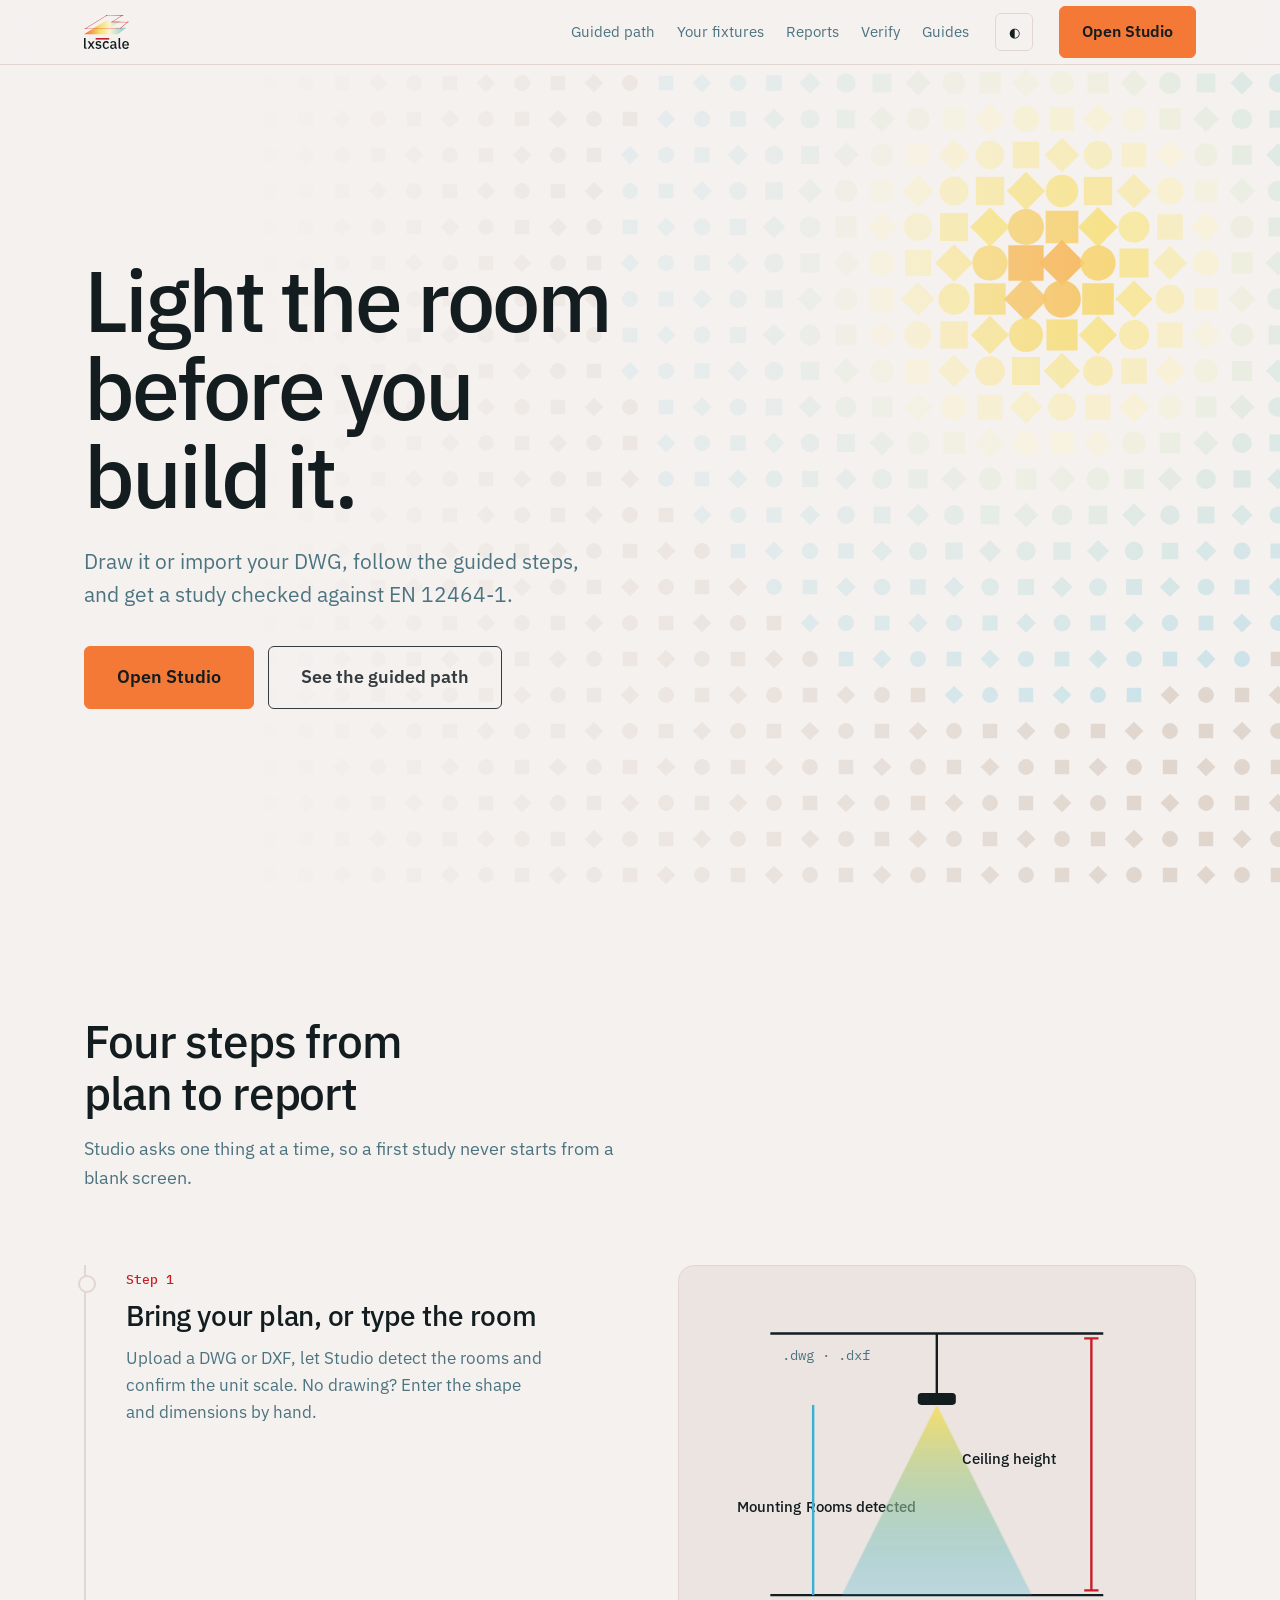
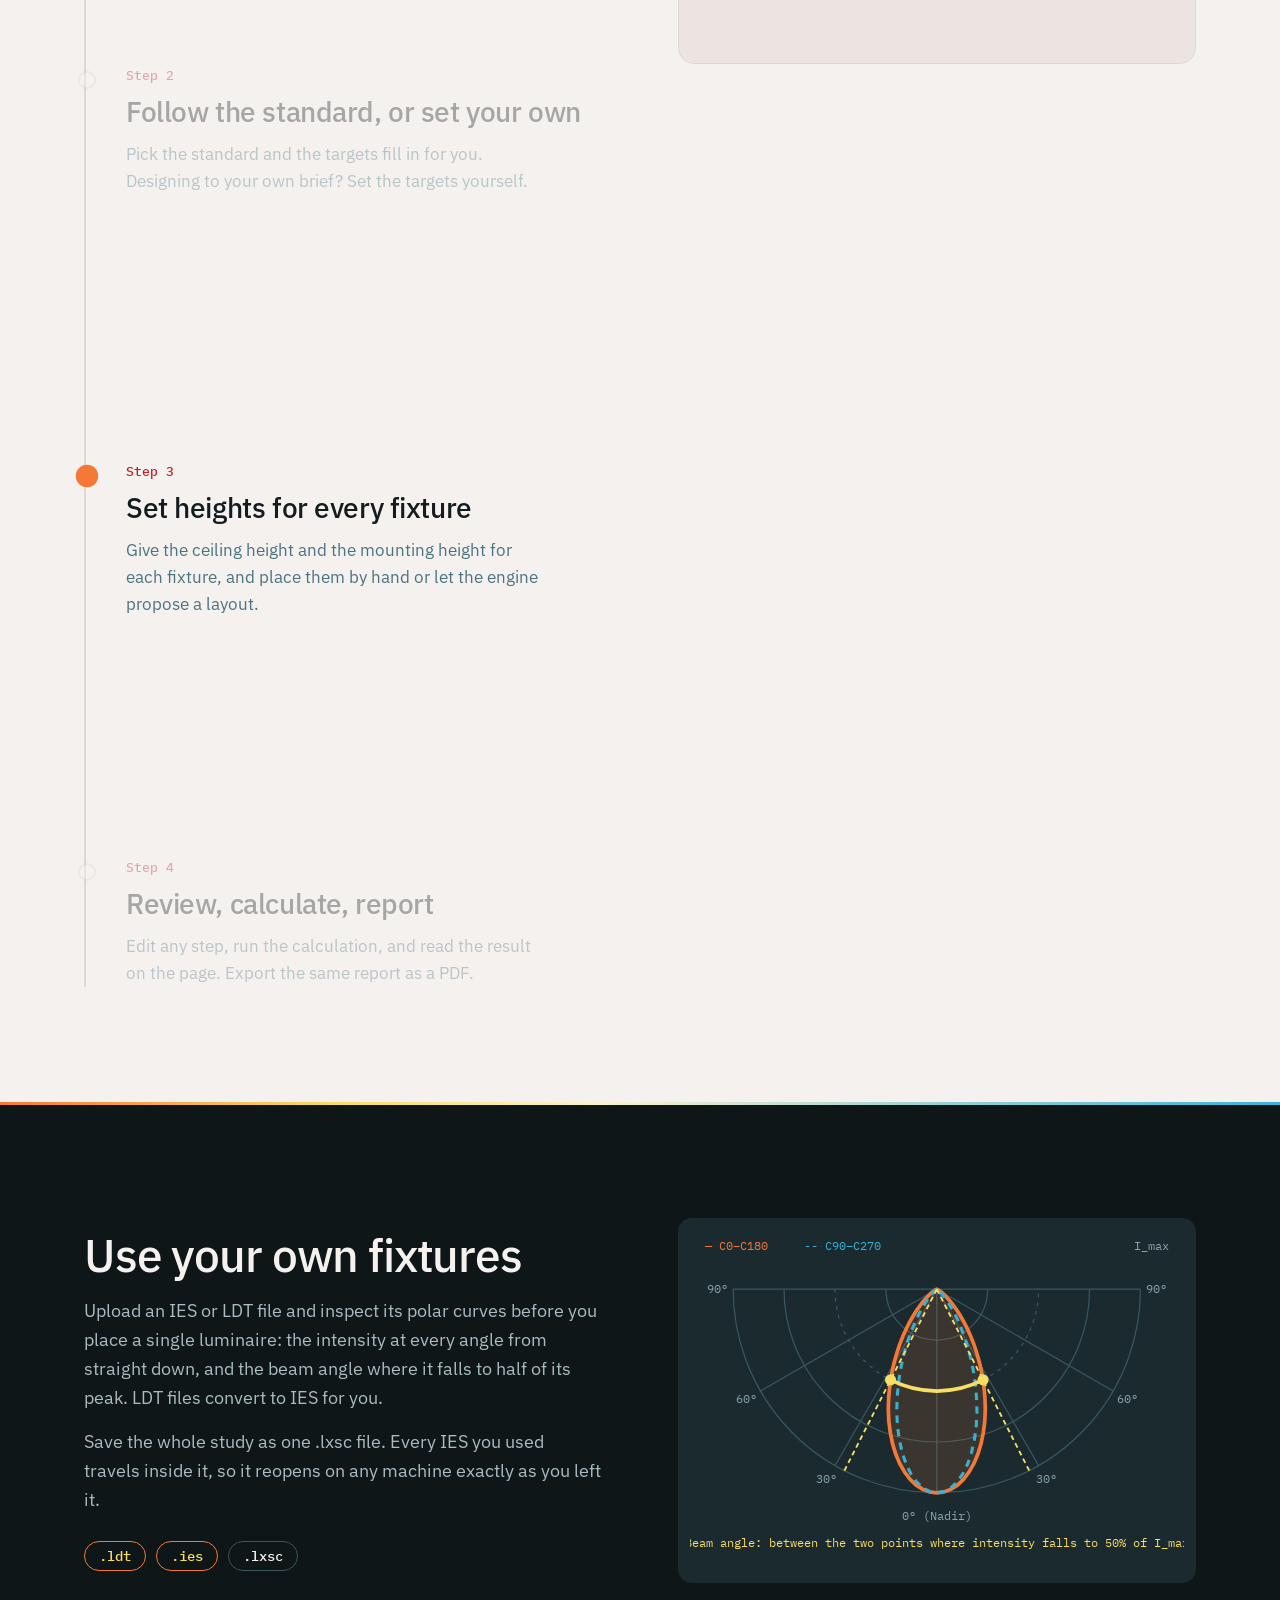
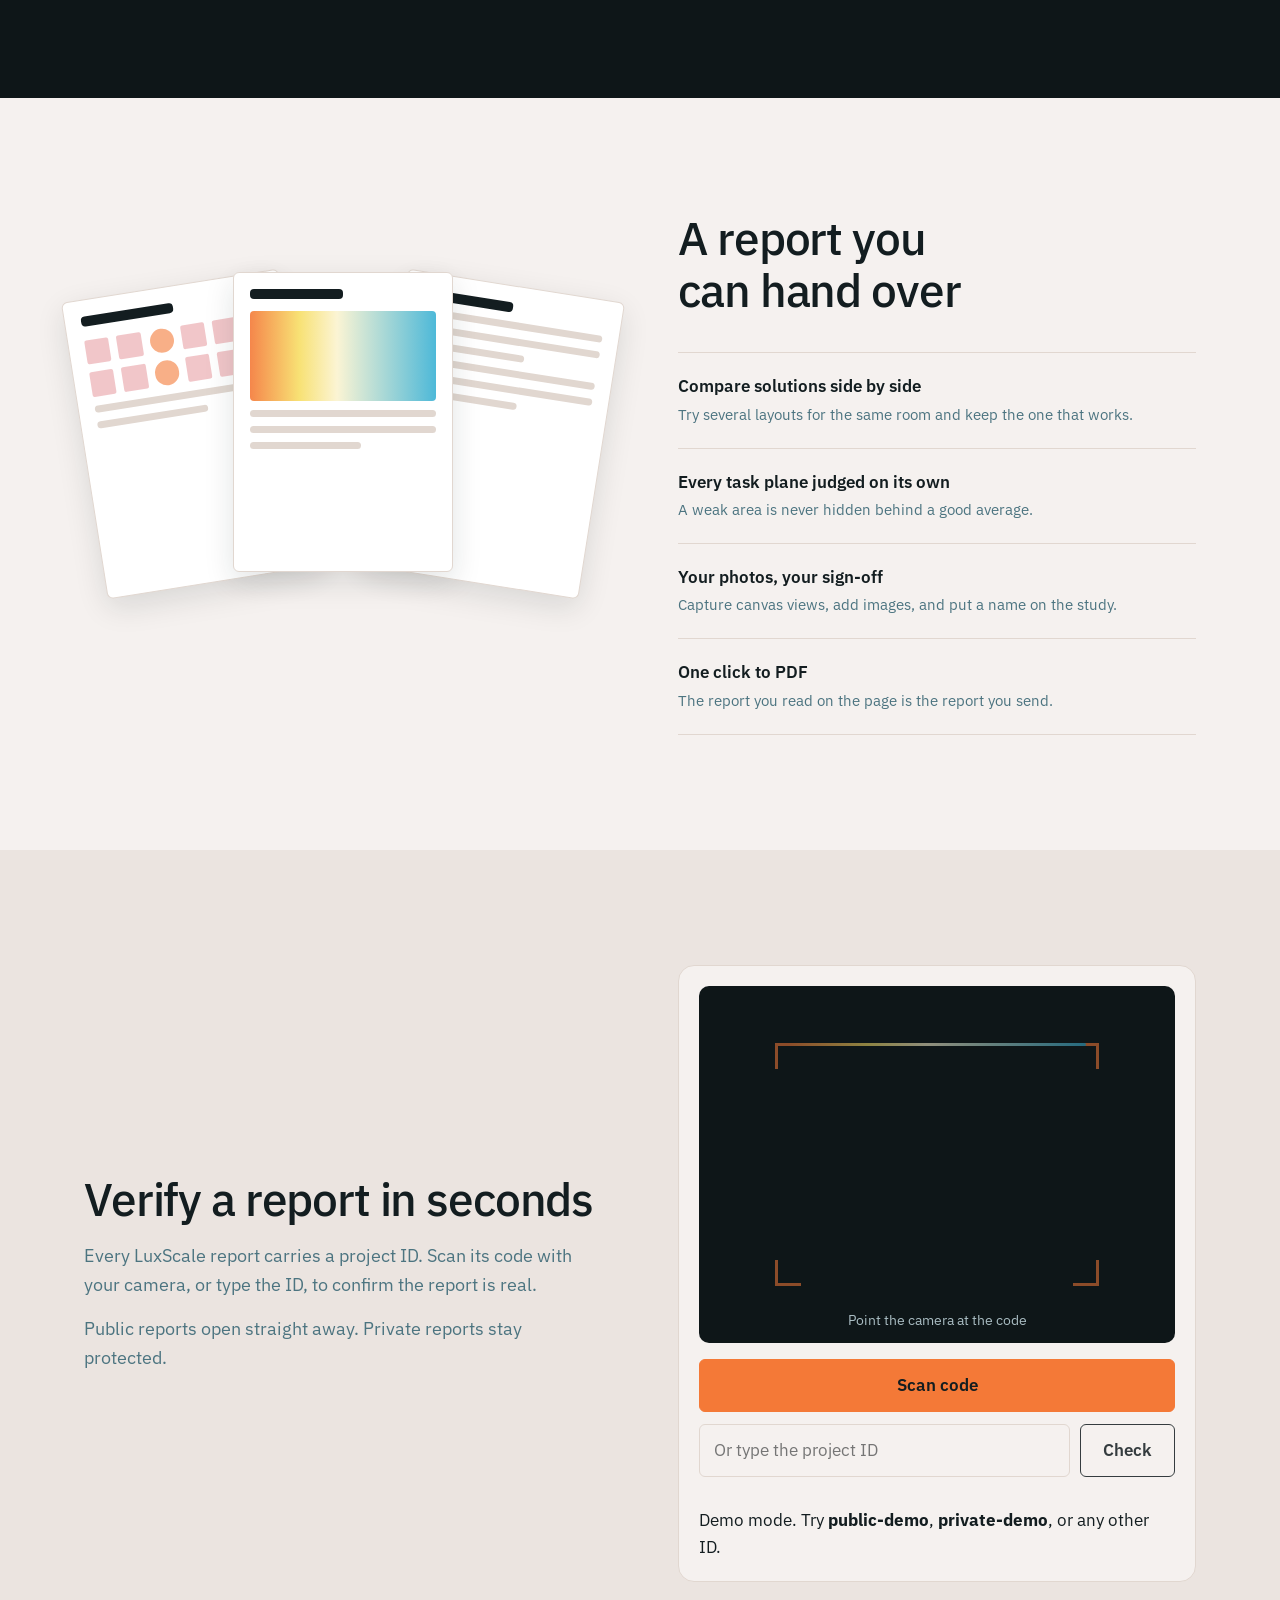
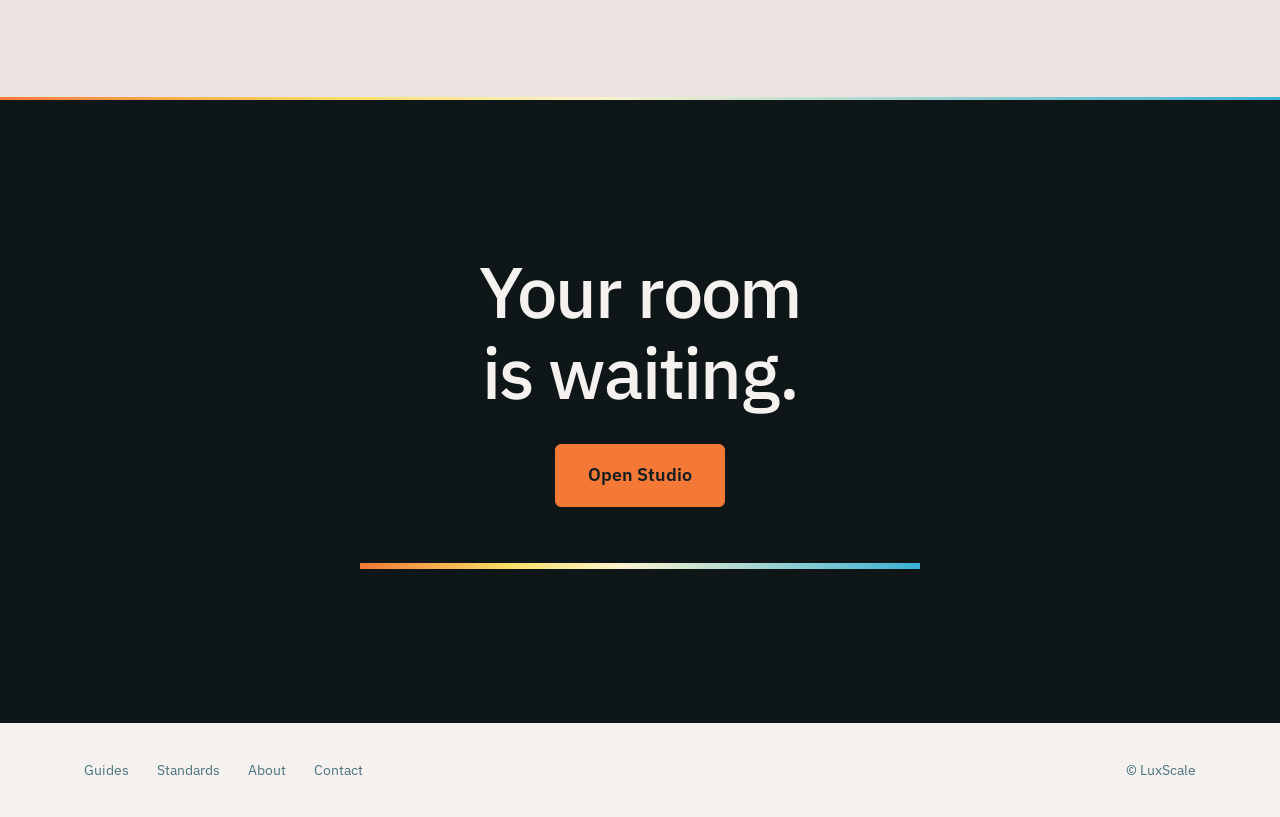
==== index.html @ c9d26f7a "f validate" ====
<!DOCTYPE html>
<html lang="en" dir="ltr">
<head>
<meta charset="utf-8">
<meta name="viewport" content="width=device-width, initial-scale=1, viewport-fit=cover">
<title>LuxScale Studio – light the room before you build it</title>
<link rel="preconnect" href="https://fonts.googleapis.com"><link rel="preconnect" href="https://fonts.gstatic.com" crossorigin>
<link href="https://fonts.googleapis.com/css2?family=IBM+Plex+Sans:wght@400;500;600&family=IBM+Plex+Mono:wght@400;500&display=swap" rel="stylesheet">
<link rel="icon" href="assets/logo/favicon.svg">
<link rel="stylesheet" href="css/tokens.css">
<link rel="stylesheet" href="css/base.css">
<link rel="stylesheet" href="css/header.css">
<link rel="stylesheet" href="css/hero.css">
<link rel="stylesheet" href="css/path.css">
<link rel="stylesheet" href="css/fixtures.css">
<link rel="stylesheet" href="css/reports.css">
<link rel="stylesheet" href="css/verify.css">
<link rel="stylesheet" href="css/final-footer.css">
<link rel="stylesheet" href="css/responsive.css">
<link rel="stylesheet" href="css/motion.css">
</head>
<body>
<header><div class="w">
<a class="logo" href="#top" aria-label="LuxScale home">
<img class="logo-light" src="assets/logo/lxscale_logo_light.svg" alt="lxscale">
<img class="logo-dark" src="assets/logo/lxscale_logo_dark.svg" alt="" aria-hidden="true">
</a>
<nav aria-label="Main"><a href="#path" data-i18n="nav.path">Guided path</a><a href="#fixtures" data-i18n="nav.fix">Your fixtures</a><a href="#reports" data-i18n="nav.rep">Reports</a><a href="#verify">Verify</a><a href="guides/getting-started.html" data-i18n="nav.guides">Guides</a></nav>
<button id="theme" aria-label="Toggle theme">◐</button>
<a class="btn" href="https://studio.lxscale.com/projects" data-studio data-i18n="cta.open">Open Studio</a>
</div></header>
<main id="top">
<div class="hero"><canvas id="cv" aria-hidden="true"></canvas><div class="w">
<h1 class="rise" style="animation-delay:.4s" data-i18n="hero.h">Light the room before you build it.</h1>
<p class="rise" style="animation-delay:.7s" data-i18n="hero.p">Draw it or import your DWG, follow the guided steps, and get a study checked against EN 12464-1.</p>
<div class="cta rise" style="animation-delay:1s"><a class="btn big" href="https://studio.lxscale.com/projects" data-studio data-i18n="cta.open">Open Studio</a><a class="btn big ghost" href="#path" data-i18n="cta.path">See the guided path</a></div>
</div></div>

<section id="path"><div class="w">
<h2 data-i18n="path.h">Four steps from plan to report</h2><p class="sub" data-i18n="path.p">Studio asks one thing at a time, so a first study never starts from a blank screen.</p>
<div class="path">
<div class="col">
<article data-s="0" class="on"><div class="n">Step 1</div><h3>Bring your plan, or type the room</h3><p>Upload a DWG or DXF, let Studio detect the rooms and confirm the unit scale. No drawing? Enter the shape and dimensions by hand.</p></article>
<article data-s="1"><div class="n">Step 2</div><h3>Follow the standard, or set your own</h3><p>Pick the standard and the targets fill in for you. Designing to your own brief? Set the targets yourself.</p></article>
<article data-s="2"><div class="n">Step 3</div><h3>Set heights for every fixture</h3><p>Give the ceiling height and the mounting height for each fixture, and place them by hand or let the engine propose a layout.</p></article>
<article data-s="3"><div class="n">Step 4</div><h3>Review, calculate, report</h3><p>Edit any step, run the calculation, and read the result on the page. Export the same report as a PDF.</p></article>
</div>
<div class="stage" data-a="-1" aria-hidden="true"><svg viewBox="0 0 400 300">
<defs><linearGradient id="gr"><stop offset="0" stop-color="#f47937"/><stop offset=".27" stop-color="#f7de65"/><stop offset=".47" stop-color="#fbf3cf"/><stop offset="1" stop-color="#3ab1d4"/></linearGradient><linearGradient id="gv" x1="0" y1="0" x2="0" y2="1"><stop offset="0" stop-color="#f7de65" stop-opacity=".95"/><stop offset="1" stop-color="#3ab1d4" stop-opacity=".25"/></linearGradient></defs>
<g class="sc s0"><text class="tm" x="70" y="62">.dwg · .dxf</text><path class="ln draw" d="M70 80H250V150H330V230H70Z"/><text class="tx" x="90" y="190">Rooms detected</text></g>
<g class="sc s1"><text class="tx" x="70" y="52" style="font-size:16px;font-weight:600">EN 12464-1</text>
<text class="tx" x="70" y="96">Illuminance</text><rect class="tr" x="70" y="104" width="260" height="14" rx="7"/><rect class="bar" x="70" y="104" width="260" height="14" rx="7" fill="url(#gr)"/>
<text class="tx" x="70" y="156">Uniformity</text><rect class="tr" x="70" y="164" width="260" height="14" rx="7"/><rect class="bar b2" x="70" y="164" width="260" height="14" rx="7" fill="url(#gr)"/>
<text class="tx" x="70" y="216">Overdesign cap</text><rect class="tr" x="70" y="224" width="260" height="14" rx="7"/><rect class="bar b3" x="70" y="224" width="260" height="14" rx="7" fill="url(#gr)"/></g>
<g class="sc s2"><path class="ln" d="M60 40H340M60 260H340" style="stroke-width:2"/><path class="ln" d="M200 40V90" style="stroke-width:2"/><rect x="184" y="90" width="32" height="10" rx="3" fill="#131d20"/><polygon class="cone" points="200,100 120,260 280,260" fill="url(#gv)"/>
<path class="ln" d="M330 44V256M324 44h12M324 256h12" style="stroke:#c91d26;stroke-width:2"/><text class="tx" x="300" y="150" text-anchor="end">Ceiling height</text><path class="ln" d="M96 100V260" style="stroke:#3ab1d4;stroke-width:2"/><text class="tx" x="86" y="190" text-anchor="end">Mounting</text></g>
<g class="sc s3"><rect class="tr" x="110" y="30" width="180" height="240" rx="8" style="fill:#fff"/><rect x="110" y="30" width="180" height="26" rx="8" fill="url(#gr)"/>
<path class="ln tick" d="M135 100l9 9 17-19" style="stroke:#3ab1d4"/><rect x="175" y="96" width="90" height="8" rx="4" fill="#e1d7d0"/>
<path class="ln tick t2" d="M135 140l9 9 17-19" style="stroke:#3ab1d4"/><rect x="175" y="136" width="70" height="8" rx="4" fill="#e1d7d0"/>
<path class="ln tick t3" d="M135 180l9 9 17-19" style="stroke:#3ab1d4"/><rect x="175" y="176" width="80" height="8" rx="4" fill="#e1d7d0"/>
<text class="tm" x="135" y="244" style="fill:#4c7480">On the page · PDF</text></g>
</svg></div>
</div></div></section>

<section id="fixtures" class="dark"><div class="w two">
<div><h2 data-i18n="fix.h">Use your own fixtures</h2><p class="sub">Upload an IES or LDT file and inspect its polar curves before you place a single luminaire: the intensity at every angle from straight down, and the beam angle where it falls to half of its peak. LDT files convert to IES for you.</p>
<p class="sub">Save the whole study as one .lxsc file. Every IES you used travels inside it, so it reopens on any machine exactly as you left it.</p>
<div class="chips"><span class="a">.ldt</span><span class="a">.ies</span><span>.lxsc</span></div></div>
<div class="polar" id="polar" role="img" aria-label="Polar intensity diagram with C0 and C90 curves and the 50% beam angle marked"><svg viewBox="0 0 400 270"><g class="g"><path d="M158.8 48A41.2 41.2 0 0 0 241.2 48"/><path d="M117.5 48A82.5 82.5 0 0 0 282.5 48" stroke-dasharray="3 4"/><path d="M76.2 48A123.8 123.8 0 0 0 323.8 48"/><path d="M35.0 48A165.0 165.0 0 0 0 365.0 48"/><path d="M200 48L35.0 48.0"/><path d="M200 48L57.1 130.5"/><path d="M200 48L117.5 190.9"/><path d="M200 48L200.0 213.0"/><path d="M200 48L282.5 190.9"/><path d="M200 48L342.9 130.5"/><path d="M200 48L365.0 48.0"/></g><text class="pt" x="22.0" y="51.0" text-anchor="middle">90°</text><text class="pt" x="45.8" y="140.0" text-anchor="middle">60°</text><text class="pt" x="111.0" y="205.2" text-anchor="middle">30°</text><text class="pt" x="289.0" y="205.2" text-anchor="middle">30°</text><text class="pt" x="354.2" y="140.0" text-anchor="middle">60°</text><text class="pt" x="378.0" y="51.0" text-anchor="middle">90°</text><text class="pt" x="200" y="235" text-anchor="middle">0° (Nadir)</text><text class="pt" x="12" y="16" style="fill:#f47937">— C0–C180</text><text class="pt" x="92" y="16" style="fill:#3ab1d4">-- C90–C270</text><text class="pt" x="388" y="16" text-anchor="end">I_max</text><path class="c0" pathLength="1" d="M200.0 48.0 L200.0 48.0 L200.0 48.0 L200.0 48.0 L200.0 48.0 L200.0 48.0 L200.0 48.0 L200.0 48.0 L199.9 48.0 L199.9 48.0 L199.8 48.1 L199.6 48.2 L199.3 48.3 L198.9 48.5 L198.4 48.8 L197.8 49.3 L196.9 49.9 L195.8 50.8 L194.5 52.0 L192.9 53.5 L191.1 55.5 L189.0 57.9 L186.7 60.9 L184.1 64.4 L181.4 68.7 L178.6 73.5 L175.7 79.1 L172.8 85.4 L170.0 92.4 L167.5 100.1 L165.2 108.3 L163.3 117.0 L161.9 126.2 L161.0 135.6 L160.7 145.2 L161.1 154.8 L162.3 164.1 L164.1 173.1 L166.7 181.6 L170.0 189.4 L173.9 196.2 L178.3 202.1 L183.3 206.8 L188.7 210.2 L194.3 212.3 L200.0 213.0 L205.7 212.3 L211.3 210.2 L216.7 206.8 L221.7 202.1 L226.1 196.2 L230.0 189.4 L233.3 181.6 L235.9 173.1 L237.7 164.1 L238.9 154.8 L239.3 145.2 L239.0 135.6 L238.1 126.2 L236.7 117.0 L234.8 108.3 L232.5 100.1 L230.0 92.4 L227.2 85.4 L224.3 79.1 L221.4 73.5 L218.6 68.7 L215.9 64.4 L213.3 60.9 L211.0 57.9 L208.9 55.5 L207.1 53.5 L205.5 52.0 L204.2 50.8 L203.1 49.9 L202.2 49.3 L201.6 48.8 L201.1 48.5 L200.7 48.3 L200.4 48.2 L200.2 48.1 L200.1 48.0 L200.1 48.0 L200.0 48.0 L200.0 48.0 L200.0 48.0 L200.0 48.0 L200.0 48.0 L200.0 48.0 L200.0 48.0 L200.0 48.0"/><path class="c90" d="M200.0 48.0 L200.0 48.0 L200.0 48.0 L200.0 48.0 L200.0 48.0 L200.0 48.0 L200.0 48.0 L200.0 48.0 L200.0 48.0 L200.0 48.0 L200.0 48.0 L200.0 48.0 L200.0 48.0 L199.9 48.0 L199.8 48.1 L199.7 48.2 L199.5 48.3 L199.3 48.5 L198.9 48.8 L198.3 49.3 L197.6 50.0 L196.7 51.0 L195.5 52.3 L194.1 54.1 L192.4 56.5 L190.4 59.5 L188.1 63.2 L185.6 67.8 L182.9 73.3 L180.2 79.7 L177.4 87.2 L174.7 95.5 L172.3 104.8 L170.3 114.8 L168.7 125.5 L167.8 136.6 L167.5 147.9 L168.1 159.1 L169.6 170.0 L171.9 180.3 L175.0 189.6 L179.0 197.6 L183.6 204.2 L188.7 209.0 L194.3 212.0 L200.0 213.0 L205.7 212.0 L211.3 209.0 L216.4 204.2 L221.0 197.6 L225.0 189.6 L228.1 180.3 L230.4 170.0 L231.9 159.1 L232.5 147.9 L232.2 136.6 L231.3 125.5 L229.7 114.8 L227.7 104.8 L225.3 95.5 L222.6 87.2 L219.8 79.7 L217.1 73.3 L214.4 67.8 L211.9 63.2 L209.6 59.5 L207.6 56.5 L205.9 54.1 L204.5 52.3 L203.3 51.0 L202.4 50.0 L201.7 49.3 L201.1 48.8 L200.7 48.5 L200.5 48.3 L200.3 48.2 L200.2 48.1 L200.1 48.0 L200.0 48.0 L200.0 48.0 L200.0 48.0 L200.0 48.0 L200.0 48.0 L200.0 48.0 L200.0 48.0 L200.0 48.0 L200.0 48.0 L200.0 48.0 L200.0 48.0 L200.0 48.0 L200.0 48.0"/><g class="bm"><path class="bl" d="M200 48L125.1 195.0M200 48L274.9 195.0"/><path class="ba" d="M162.5 121.5A82.5 82.5 0 0 0 237.5 121.5"/><circle cx="162.5" cy="121.5" r="4.5"/><circle cx="237.5" cy="121.5" r="4.5"/><text class="pt" x="200" y="257" text-anchor="middle" style="fill:#f7de65">Beam angle: between the two points where intensity falls to 50% of I_max</text></g></svg></div>
</div></section>

<section id="reports"><div class="w two">
<div class="fan" id="fan" aria-hidden="true"><div class="sheet s1"><div class="hd"></div><div class="gr"><b></b><b></b><b></b><b></b><b></b><b></b><b></b><b></b><b></b><b></b><b></b><b></b></div><i></i><i class="s"></i></div>
<div class="sheet s3"><div class="hd"></div><i></i><i></i><i class="s"></i><i></i><i></i><i class="s"></i></div>
<div class="sheet s2"><div class="hd"></div><div class="im"></div><i></i><i></i><i class="s"></i></div></div>
<div><h2 data-i18n="rep.h">A report you can hand over</h2>
<div class="list"><div><b>Compare solutions side by side</b><span>Try several layouts for the same room and keep the one that works.</span></div>
<div><b>Every task plane judged on its own</b><span>A weak area is never hidden behind a good average.</span></div>
<div><b>Your photos, your sign-off</b><span>Capture canvas views, add images, and put a name on the study.</span></div>
<div><b>One click to PDF</b><span>The report you read on the page is the report you send.</span></div></div></div>
</div></section>

<section id="verify"><div class="w two">
<div><h2 data-i18n="ver.h">Verify a report in seconds</h2>
<p class="sub">Every LuxScale report carries a project ID. Scan its code with your camera, or type the ID, to confirm the report is real.</p>
<p class="sub">Public reports open straight away. Private reports stay protected.</p></div>
<div class="vcard" id="vcard" data-state="idle">
<div class="vview"><video id="vvideo" playsinline muted></video>
<div class="vframe"><i></i><i></i><i></i><i></i><span class="vline"></span></div><p class="vhint">Point the camera at the code</p>
<div class="vres r-checking"><div class="spin"></div><h3>Checking the report…</h3></div>
<div class="vres r-ok"><svg viewBox="0 0 100 100" aria-hidden="true"><circle class="dr" pathLength="1" cx="50" cy="50" r="40" stroke="#3ab1d4"/><path class="dr d2" pathLength="1" d="M30 52l14 14 27-30" stroke="#f7de65"/></svg><h3>Validated</h3><p>Report found. Opening it now…</p><a class="btn" id="vopen" href="#">Open report</a></div>
<div class="vres r-locked"><span class="vbadge">Validated</span><svg viewBox="0 0 100 100" aria-hidden="true"><rect x="26" y="46" width="48" height="36" rx="6" fill="#f7de65"/><path class="shackle" d="M36 46V34a14 14 0 0128 0v12" fill="none" stroke="#f7de65" stroke-width="6" stroke-linecap="round"/><circle cx="50" cy="63" r="4.5" fill="#0e1618"/></svg><h3>Report data is protected</h3><p>This report is private. Ask its owner to share it with you.</p><button class="btn ghost" data-vreset type="button">Scan another</button></div>
<div class="vres r-none"><svg viewBox="0 0 120 130" aria-hidden="true"><g class="sad"><circle cx="60" cy="62" r="44" fill="none" stroke="#4c7480" stroke-width="5"/><circle cx="45" cy="54" r="4.5" fill="#f5f1ef"/><circle cx="75" cy="54" r="4.5" fill="#f5f1ef"/><path d="M35 46l17-7M85 46l-17-7" stroke="#f5f1ef" stroke-width="4" stroke-linecap="round"/><path d="M44 86q16-16 32 0" fill="none" stroke="#f5f1ef" stroke-width="4.5" stroke-linecap="round"/><path class="tear" d="M45 61c-4 6-5 9-5 11a5 5 0 0010 0c0-2-1-5-5-11z" fill="#3ab1d4"/></g></svg><h3>Report not found</h3><p>We could not find a report with that ID. Check it and try again.</p><button class="btn ghost" data-vreset type="button">Try again</button></div>
<div class="vres r-err"><h3>Could not check the report</h3><p>The verification service did not answer. Please try again.</p><button class="btn ghost" data-vreset type="button">Try again</button></div>
</div>
<div class="vctl"><button class="btn" id="vscan" type="button">Scan code</button>
<form id="vform"><input id="vid" name="id" placeholder="Or type the project ID" autocomplete="off" aria-label="Project ID" maxlength="64"><button class="btn ghost" type="submit">Check</button></form></div>
<p id="vmsg" role="status"></p><p id="vdemo" class="note" hidden>Demo mode. Try <b>public-demo</b>, <b>private-demo</b>, or any other ID.</p>
</div></div></section>

<section class="dark final"><div class="w"><h2 data-i18n="end.h">Your room is waiting.</h2><a class="btn big" href="https://studio.lxscale.com/projects" data-studio data-i18n="cta.open">Open Studio</a><div class="sweep" id="sweep"></div></div></section>
</main>
<footer><div class="w"><a href="guides/getting-started.html">Guides</a><a href="pages/standards.html">Standards</a><a href="pages/about.html">About</a><a href="pages/contact.html">Contact</a><span class="r">© LuxScale</span></div></footer>
<script src="js/config.js"></script>
<script src="js/i18n.js"></script>
<script src="js/hero-pattern.js"></script>
<script src="js/guided-path.js"></script>
<script src="js/reveal.js"></script>
<script src="js/theme.js"></script>
<script src="js/verify.js"></script>
</body></html>
---- css/tokens.css ----
/* Brand tokens: colours, gradient, fonts, light/dark themes (source: LuxScale brand sheet) */
:root{--red:#c91d26;--orange:#f47937;--yellow:#f7de65;--cream:#fbf3cf;--blue:#3ab1d4;--bg:#f5f1ef;--surf:#ebe4e0;--line:#e1d7d0;--ink:#131d20;--mute:#4c7480;
--grad:linear-gradient(90deg,#f47937 0%,#f7de65 26.5%,#fbf3cf 46.8%,#3ab1d4 100%);
--sans:"IBM Plex Sans","IBM Plex Sans Arabic",system-ui,sans-serif;--mono:"IBM Plex Mono",ui-monospace,monospace;color-scheme:light}
@media (prefers-color-scheme:dark){:root:not([data-theme="light"]){--bg:#131d20;--surf:#263a40;--line:#395760;--ink:#f5f1ef;--mute:#a9bcc2;color-scheme:dark}}
:root[data-theme="dark"]{--bg:#131d20;--surf:#263a40;--line:#395760;--ink:#f5f1ef;--mute:#a9bcc2;color-scheme:dark}
---- css/base.css ----
/* Reset, page defaults, layout wrapper */
*{box-sizing:border-box;margin:0}
:root{box-sizing:border-box;padding-top:env(safe-area-inset-top,0px);padding-bottom:env(safe-area-inset-bottom,0px)}
html{scroll-padding-top:calc(72px + env(safe-area-inset-top,0px));scroll-behavior:smooth}
body{background:var(--bg);color:var(--ink);font:400 17px/1.6 var(--sans);overflow-x:hidden}
a{color:inherit}:focus-visible{outline:3px solid var(--blue);outline-offset:3px}
.w{max-width:1160px;margin:0 auto;padding:0 24px}
---- css/header.css ----
/* Sticky header, logo, navigation, buttons, theme toggle */
header{position:sticky;top:env(safe-area-inset-top,0px);z-index:9;background:color-mix(in srgb,var(--bg) 88%,transparent);backdrop-filter:blur(10px);border-bottom:1px solid var(--line)}
header .w{display:flex;align-items:center;gap:26px;height:64px}
.logo{display:flex;align-items:center;gap:10px;font-weight:500;font-size:22px;text-decoration:none;letter-spacing:-.01em}.logo img{height:34px;width:auto;display:block}
nav{display:flex;gap:22px;margin-inline-start:auto;font-size:15px}nav a{text-decoration:none;color:var(--mute)}nav a:hover{color:var(--ink)}
.btn{display:inline-block;padding:12px 22px;border-radius:6px;font-weight:600;font-size:16px;text-decoration:none;background:var(--orange);color:#131d20;border:1px solid var(--orange);transition:transform .2s,background .2s}
.btn:hover{background:var(--yellow);border-color:var(--yellow);transform:translateY(-2px)}
.btn.big{padding:16px 32px;font-size:18px}.btn.ghost{background:none;color:inherit;border-color:currentColor;opacity:.85}
#theme{background:none;border:1px solid var(--line);border-radius:6px;color:var(--ink);width:38px;height:38px;cursor:pointer}
/* logo swap: light logo on light theme, dark logo on dark theme */
.logo .logo-dark{display:none}
@media (prefers-color-scheme:dark){:root:not([data-theme="light"]) .logo .logo-light{display:none}:root:not([data-theme="light"]) .logo .logo-dark{display:block}}
:root[data-theme="dark"] .logo .logo-light{display:none}:root[data-theme="dark"] .logo .logo-dark{display:block}
---- css/hero.css ----
/* Hero section */
/* hero */
.hero{position:relative;background:var(--bg);color:var(--ink);min-height:calc(100vh - 64px);min-height:calc(100svh - 64px);display:flex;align-items:center;overflow:hidden}
#cv{position:absolute;inset:0;width:100%;height:100%}
.hero::after{content:"";position:absolute;inset:0;background:linear-gradient(90deg,var(--bg) 18%,color-mix(in srgb,var(--bg) 55%,transparent) 55%,transparent 90%);pointer-events:none}
.hero .w{position:relative;z-index:2;width:100%}
h1{font-size:clamp(40px,7vw,86px);line-height:1.02;font-weight:500;letter-spacing:-.035em;max-width:11ch}
.hero p{font-size:clamp(17px,2vw,21px);max-width:40ch;margin:24px 0 34px;color:var(--mute)}
.hero .cta{display:flex;gap:14px;flex-wrap:wrap}
.rise{opacity:0;transform:translateY(18px);animation:rise .9s cubic-bezier(.2,.7,.2,1) forwards}
@keyframes rise{to{opacity:1;transform:none}}
---- css/path.css ----
/* Section basics + "Four steps" guided path and its animated stage */
/* sections */
section{padding:clamp(72px,9vw,128px) 0}
h2{font-size:clamp(30px,3.8vw,46px);font-weight:500;letter-spacing:-.025em;line-height:1.12;max-width:20ch;text-wrap:balance}
.sub{color:var(--mute);margin:16px 0 0;max-width:52ch;font-size:18px}
.path{display:grid;grid-template-columns:1fr 1fr;gap:clamp(40px,6vw,88px);align-items:start;margin-top:clamp(40px,6vw,72px)}
.path .col{padding-inline-start:40px;border-inline-start:2px solid var(--line)}
.path .col article{position:relative;min-height:44vh;padding:6px 0 56px;opacity:.35;transition:opacity .4s}
.path .col article:last-child{min-height:0;padding-bottom:0}
.path .col article::before{content:"";position:absolute;inset-inline-start:-48px;top:10px;width:14px;height:14px;border-radius:50%;background:var(--bg);border:2px solid var(--line);transition:background .3s,border-color .3s,transform .3s}
.path article.on::before{background:var(--orange);border-color:var(--orange);transform:scale(1.25)}
.path article.on{opacity:1}
.path h3{font-size:clamp(22px,2.4vw,28px);font-weight:500;letter-spacing:-.015em;line-height:1.25;margin-bottom:12px}
.path p{color:var(--mute);max-width:42ch}
.path .n{font:500 13px var(--mono);color:var(--red);margin-bottom:10px}
:root[data-theme="dark"] .path .n{color:var(--orange)}
@media (prefers-color-scheme:dark){:root:not([data-theme="light"]) .path .n{color:var(--orange)}}
.stage{position:sticky;top:calc(104px + env(safe-area-inset-top,0px));align-self:start;background:var(--surf);border:1px solid var(--line);border-radius:16px;padding:20px;height:fit-content}
.stage svg{width:100%;display:block}
.sc{opacity:0;transition:opacity .5s}
.stage[data-a="0"] .s0,.stage[data-a="1"] .s1,.stage[data-a="2"] .s2,.stage[data-a="3"] .s3{opacity:1}
.tx{font:500 13px var(--sans);fill:var(--ink)}.tm{font:400 12px var(--mono);fill:var(--mute)}
.ln{fill:none;stroke:var(--ink);stroke-width:3;stroke-linejoin:round}.tr{fill:var(--bg);stroke:var(--line);stroke-width:2}
.stage[data-a="0"] .draw{animation:draw 1.8s ease forwards}
.draw{stroke-dasharray:900;stroke-dashoffset:900}
@keyframes draw{to{stroke-dashoffset:0}}
.bar{transform-box:fill-box;transform-origin:left;transform:scaleX(0)}
.stage[data-a="1"] .bar{animation:fill 1.2s cubic-bezier(.2,.7,.2,1) forwards}
.stage[data-a="1"] .b2{animation-delay:.25s}.stage[data-a="1"] .b3{animation-delay:.5s}
@keyframes fill{to{transform:scaleX(1)}}
.cone{transform-box:fill-box;transform-origin:top;transform:scaleY(0)}
.stage[data-a="2"] .cone{animation:grow 1.2s .2s cubic-bezier(.2,.7,.2,1) forwards}
@keyframes grow{to{transform:scaleY(1)}}
.tick{stroke-dasharray:40;stroke-dashoffset:40}
.stage[data-a="3"] .tick{animation:draw2 .6s forwards}
.stage[data-a="3"] .t2{animation-delay:.4s}.stage[data-a="3"] .t3{animation-delay:.8s}
@keyframes draw2{to{stroke-dashoffset:0}}
---- css/fixtures.css ----
/* Your fixtures section and polar diagram */
/* fixtures */
.dark{background:#0e1618;color:#f5f1ef;position:relative}
.dark::before{content:"";position:absolute;inset:0 0 auto;height:3px;background:var(--grad)}
.dark .sub{color:#a9bcc2}
.two{display:grid;grid-template-columns:1fr 1fr;gap:clamp(40px,6vw,88px);align-items:center}
.polar{width:100%;background:#1b2a2f;border-radius:14px;padding:12px}
.polar .c0{fill:rgba(244,121,55,.14);stroke:#f47937;stroke-width:3;stroke-dasharray:1;stroke-dashoffset:1}
.polar.in .c0{animation:draw2 2s forwards}
.polar .c90{fill:none;stroke:#3ab1d4;stroke-width:2.5;stroke-dasharray:6 5;opacity:0}
.polar.in .c90{animation:fade 1s 1.4s forwards}
.polar .bm{opacity:0}.polar.in .bm{animation:fade 1s 2.2s forwards}
.polar .bl{stroke:#f7de65;stroke-width:1.5;stroke-dasharray:4 3}.polar .ba{fill:none;stroke:#f7de65;stroke-width:3}.polar .bm circle{fill:#f7de65}
.polar .g{fill:none;stroke:#395760;stroke-width:1}.polar .pt{font:400 10px var(--mono);fill:#8aa3ab}
@keyframes fade{to{opacity:1}}
.chips{display:flex;gap:10px;flex-wrap:wrap;margin-top:26px;font:500 14px var(--mono)}
.chips span{border:1px solid #395760;border-radius:99px;padding:5px 14px}
.chips .a{border-color:var(--orange);color:var(--yellow)}
---- css/reports.css ----
/* Reports section (fanned sheets) */
/* report */
.fan{position:relative;height:420px}
.sheet{position:absolute;top:20px;left:50%;width:220px;height:300px;margin-left:-110px;background:#fff;border:1px solid var(--line);border-radius:6px;padding:16px;transition:transform 1.1s cubic-bezier(.2,.7,.2,1);box-shadow:0 10px 30px rgba(19,29,32,.12);color:#131d20}
.sheet i{display:block;height:7px;background:#e1d7d0;border-radius:4px;margin-top:9px}.sheet i.s{width:60%}
.sheet .hd{height:10px;width:50%;background:#131d20;border-radius:4px}
.sheet .im{height:90px;background:var(--grad);border-radius:4px;margin-top:12px;opacity:.9}
.sheet .gr{display:grid;grid-template-columns:repeat(6,1fr);gap:8px;margin-top:14px}.sheet .gr b{aspect-ratio:1;background:#c91d26;opacity:.25;border-radius:2px}.sheet .gr b:nth-child(3n){border-radius:50%;background:#f47937;opacity:.6}
.fan.in .s1{transform:translateX(-150px) rotate(-9deg)}.fan.in .s3{transform:translateX(150px) rotate(9deg)}.fan.in .s2{transform:translateY(-12px)}
.list{display:grid;margin-top:36px}.list>div{padding:20px 0;border-top:1px solid var(--line)}.list>div:last-child{border-bottom:1px solid var(--line)}.list b{display:block;font-weight:600}.list span{color:var(--mute);font-size:15px}
---- css/verify.css ----
/* Verify a report: scanner card and result states */
#verify{background:var(--surf)}
.vcard{background:var(--bg);border:1px solid var(--line);border-radius:16px;padding:20px;width:100%;max-width:520px;justify-self:end}
.vview{position:relative;aspect-ratio:4/3;border-radius:10px;overflow:hidden;background:#0e1618;color:#f5f1ef}
.vview video{position:absolute;inset:0;width:100%;height:100%;object-fit:cover;display:none}
.vcard[data-state="scan"] video{display:block}
.vframe{position:absolute;inset:16%;opacity:.55;transition:opacity .3s}
.vcard[data-state="scan"] .vframe{opacity:1}
.vframe i{position:absolute;width:26px;height:26px;border:3px solid var(--orange)}
.vframe i:nth-child(1){top:0;left:0;border-right:0;border-bottom:0}.vframe i:nth-child(2){top:0;right:0;border-left:0;border-bottom:0}
.vframe i:nth-child(3){bottom:0;left:0;border-right:0;border-top:0}.vframe i:nth-child(4){bottom:0;right:0;border-left:0;border-top:0}
.vline{position:absolute;left:4%;right:4%;top:0;height:3px;border-radius:2px;background:var(--grad);animation:vscan 2.2s ease-in-out infinite alternate}
@keyframes vscan{to{top:calc(100% - 3px)}}
.vhint{position:absolute;inset:auto 0 12px;text-align:center;font-size:14px;color:#a9bcc2}
.vcard:not([data-state="idle"]):not([data-state="scan"]) :is(.vframe,.vhint){display:none}
.vres{position:absolute;inset:0;display:none;place-content:center;justify-items:center;text-align:center;gap:8px;padding:20px;background:#0e1618}
.vcard[data-state="checking"] .r-checking,.vcard[data-state="ok"] .r-ok,.vcard[data-state="locked"] .r-locked,.vcard[data-state="none"] .r-none,.vcard[data-state="err"] .r-err{display:grid;animation:vin .4s ease both}
@keyframes vin{from{opacity:0;transform:scale(.97)}}
.vres h3{font-size:22px;font-weight:500}.vres p{color:#a9bcc2;font-size:15px;max-width:30ch}
.vres svg{width:92px;height:92px}
.vbadge{font:500 12px var(--mono);padding:3px 12px;border-radius:99px;background:#3ab1d4;color:#131d20}
.vres .btn{padding:8px 16px;font-size:14px;margin-top:6px}
.spin{width:54px;height:54px;border-radius:50%;border:4px solid #395760;border-top-color:var(--orange);animation:vspin 1s linear infinite}
@keyframes vspin{to{transform:rotate(360deg)}}
.dr{fill:none;stroke-width:5;stroke-linecap:round;stroke-linejoin:round;stroke-dasharray:1;stroke-dashoffset:1;animation:vdraw .7s .1s ease forwards}.dr.d2{animation-delay:.6s}
@keyframes vdraw{to{stroke-dashoffset:0}}
.shackle{transform-box:fill-box;transform-origin:left bottom;animation:vlock .7s .2s ease both}
@keyframes vlock{from{transform:translateY(-8px) rotate(-18deg)}}
.sad{transform-box:fill-box;transform-origin:50% 100%;animation:vsway 3.2s ease-in-out infinite alternate}
@keyframes vsway{from{transform:rotate(-4deg)}to{transform:rotate(4deg)}}
.tear{animation:vtear 2s ease-in infinite}
@keyframes vtear{0%{transform:translateY(0);opacity:0}15%{opacity:1}100%{transform:translateY(34px);opacity:0}}
.vctl{display:grid;gap:12px;margin-top:16px}
.vctl form{display:flex;gap:10px}
.vctl input{flex:1;min-width:0;font:inherit;padding:12px 14px;border:1px solid var(--line);border-radius:6px;background:var(--bg);color:var(--ink)}
.vctl button{cursor:pointer;font:inherit;font-weight:600}
#vmsg{min-height:1.4em;margin-top:10px;font-size:14px;color:var(--mute)}
@media (max-width:860px){.vcard{justify-self:stretch;max-width:none}}
---- css/final-footer.css ----
/* Final call to action and footer */
/* final */
.final{text-align:center;padding:clamp(96px,12vw,160px) 0}.final h2{margin:0 auto 32px;max-width:14ch;font-size:clamp(34px,6vw,72px)}
.sweep{height:6px;background:var(--grad);width:0;margin:56px auto 0;transition:width 1.6s cubic-bezier(.2,.7,.2,1)}.sweep.in{width:min(560px,80%)}
footer{padding:36px 0;font-size:14px;color:var(--mute)}footer .w{display:flex;flex-wrap:wrap;gap:12px 28px}footer a{text-decoration:none}footer .r{margin-inline-start:auto}
---- css/responsive.css ----
/* Mobile and tablet rules */
@media (max-width:860px){nav{display:none}header .btn{margin-inline-start:auto}.path,.two{grid-template-columns:1fr;gap:28px}
.stage{order:-1;top:calc(70px + env(safe-area-inset-top,0px));z-index:3}.path .col{padding-inline-start:28px}.path .col article{min-height:34vh;padding-bottom:40px}.path .col article::before{inset-inline-start:-36px}.stage{padding:12px}.fan.in .s1{transform:translateX(-90px) rotate(-9deg)}.fan.in .s3{transform:translateX(90px) rotate(9deg)}
.hero::after{background:linear-gradient(180deg,var(--bg) 25%,color-mix(in srgb,var(--bg) 50%,transparent))}}
---- css/motion.css ----
/* Reduced-motion rules */
@media (prefers-reduced-motion:reduce){*,*::before,*::after{animation-duration:.01s!important;animation-delay:0s!important;transition-duration:.01s!important}html{scroll-behavior:auto}}
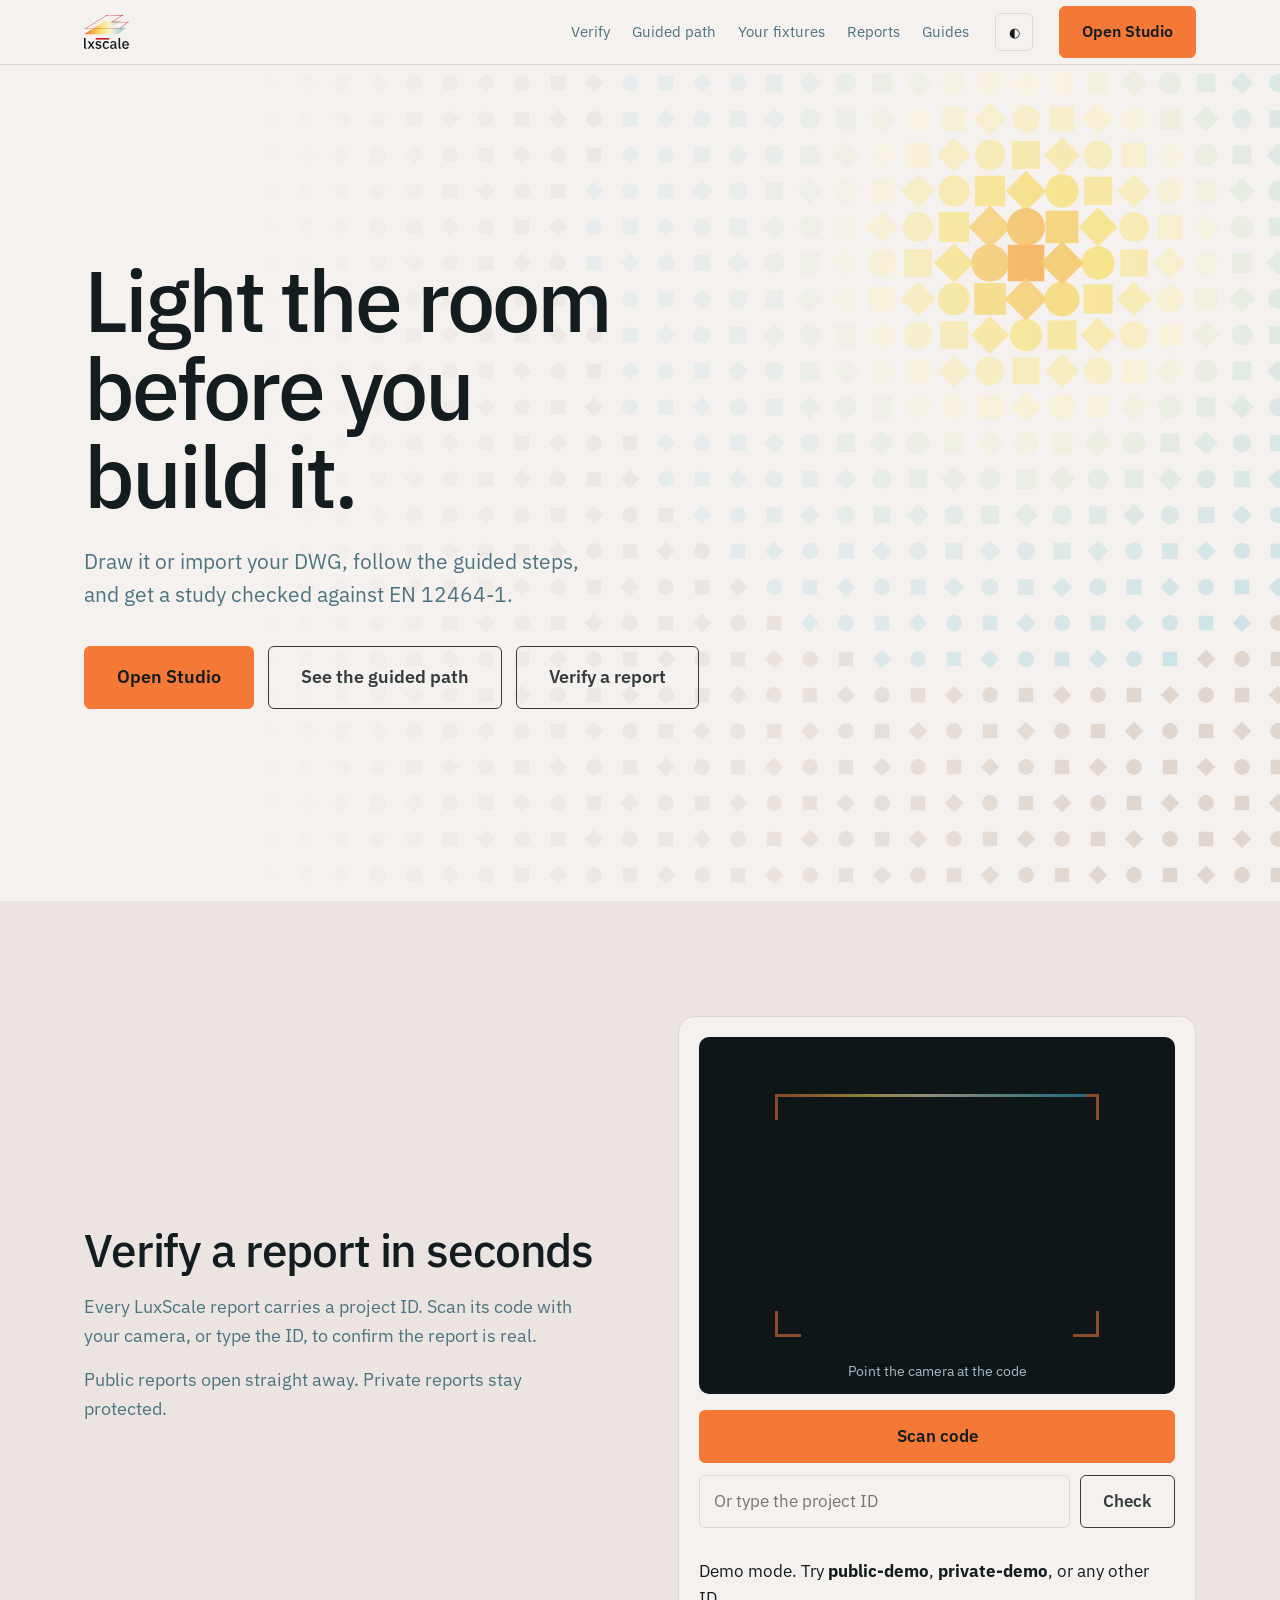
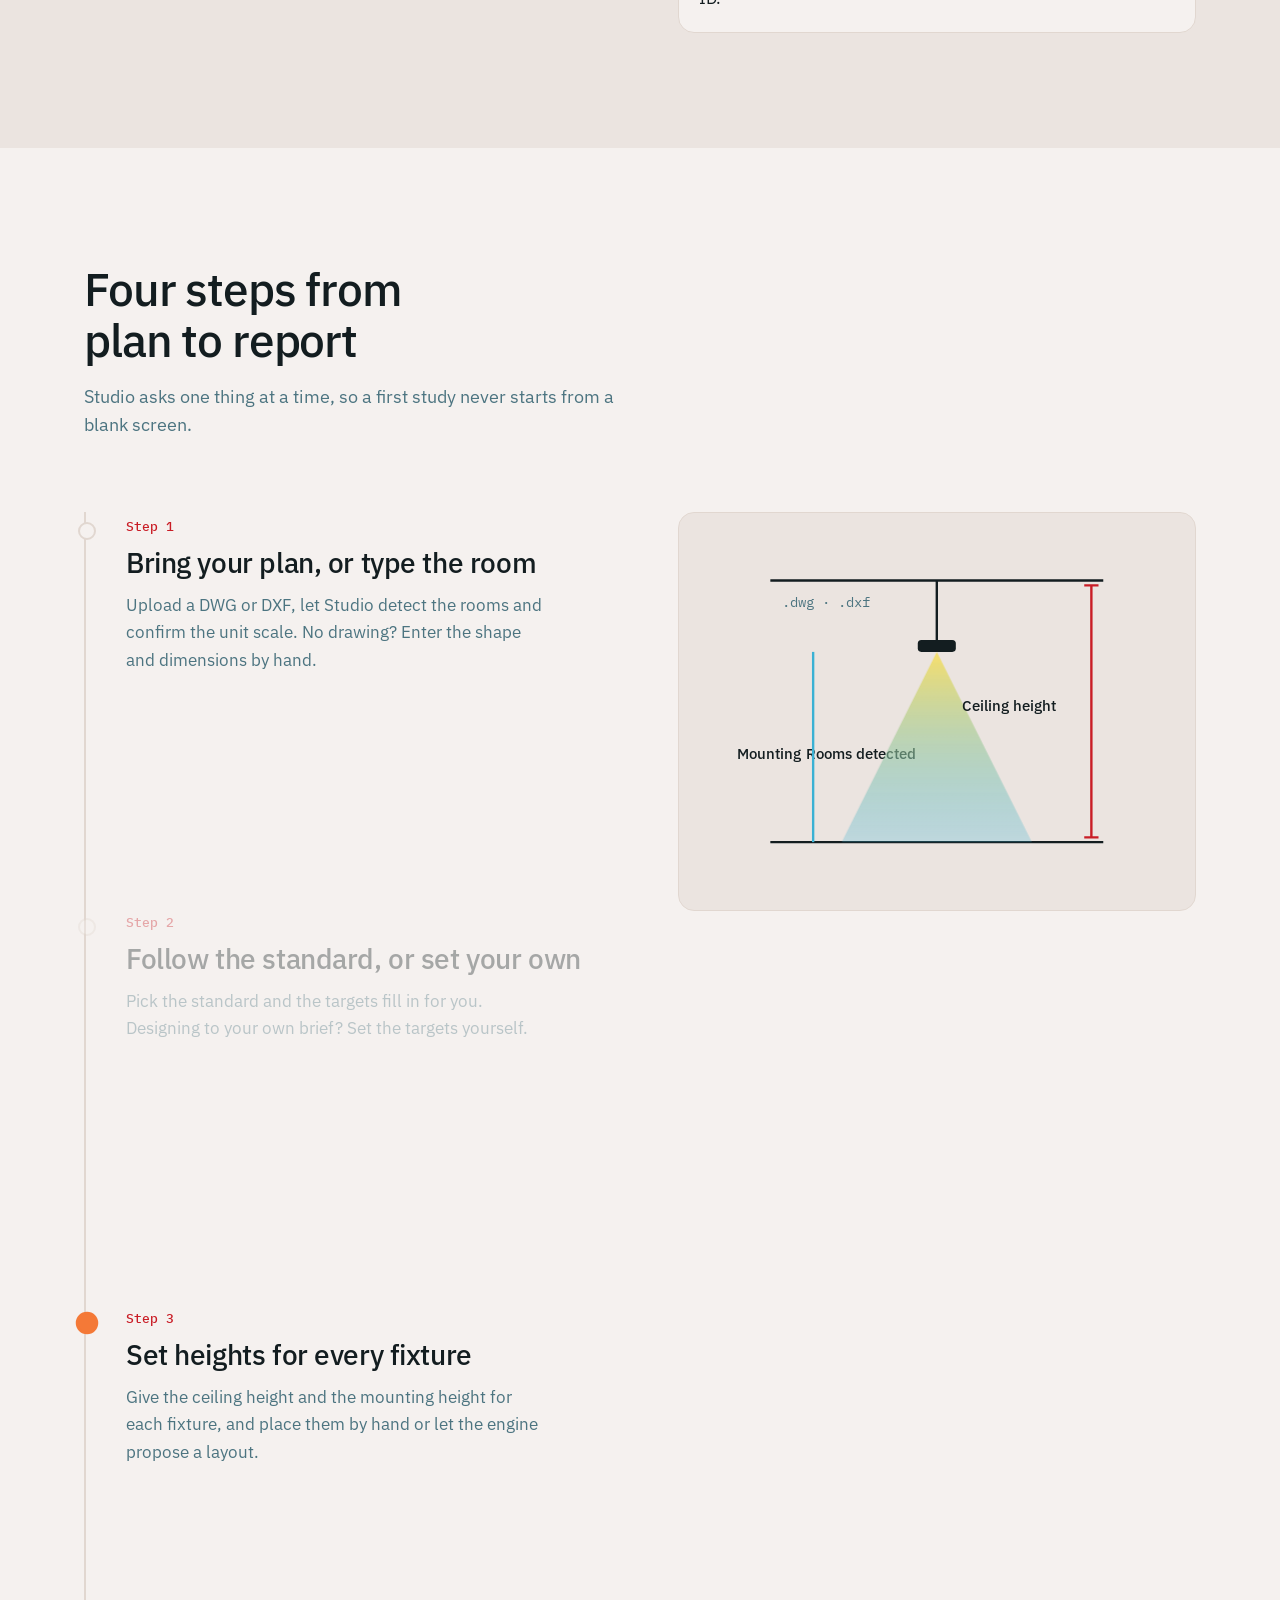
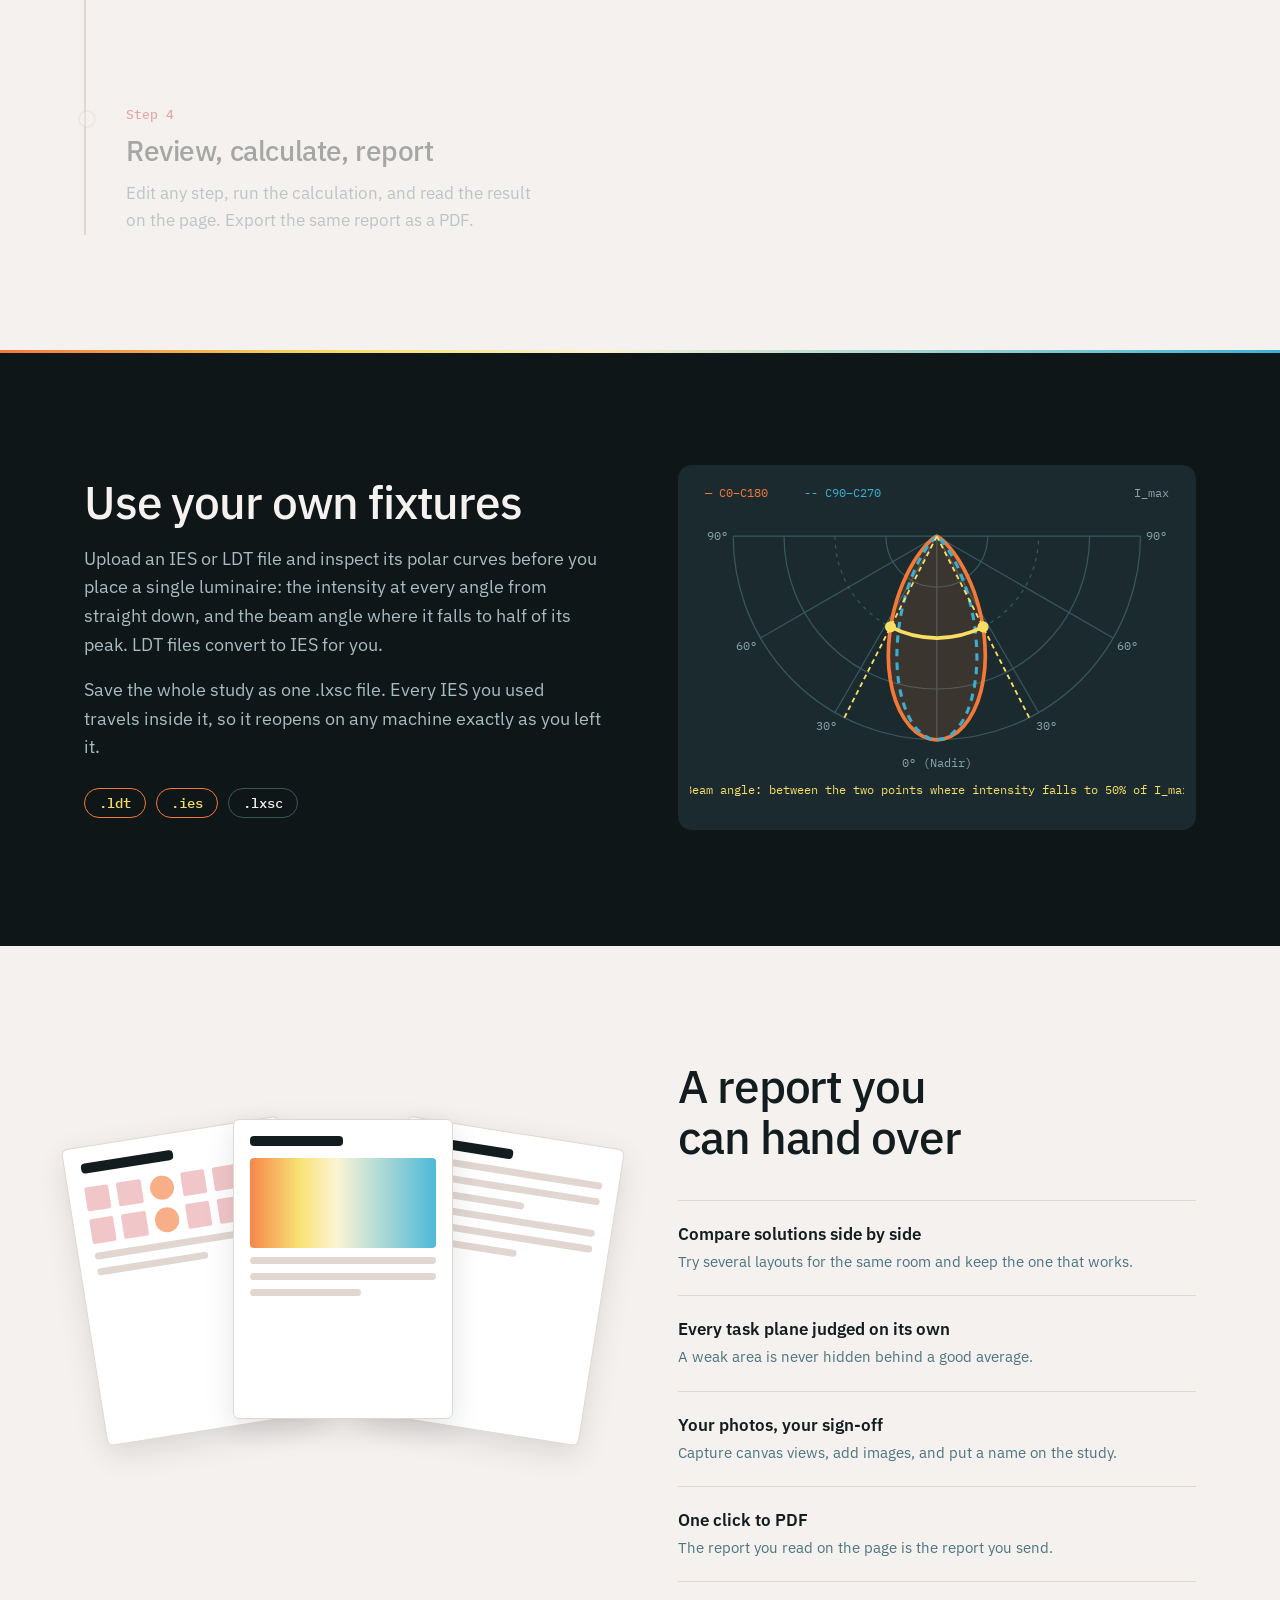
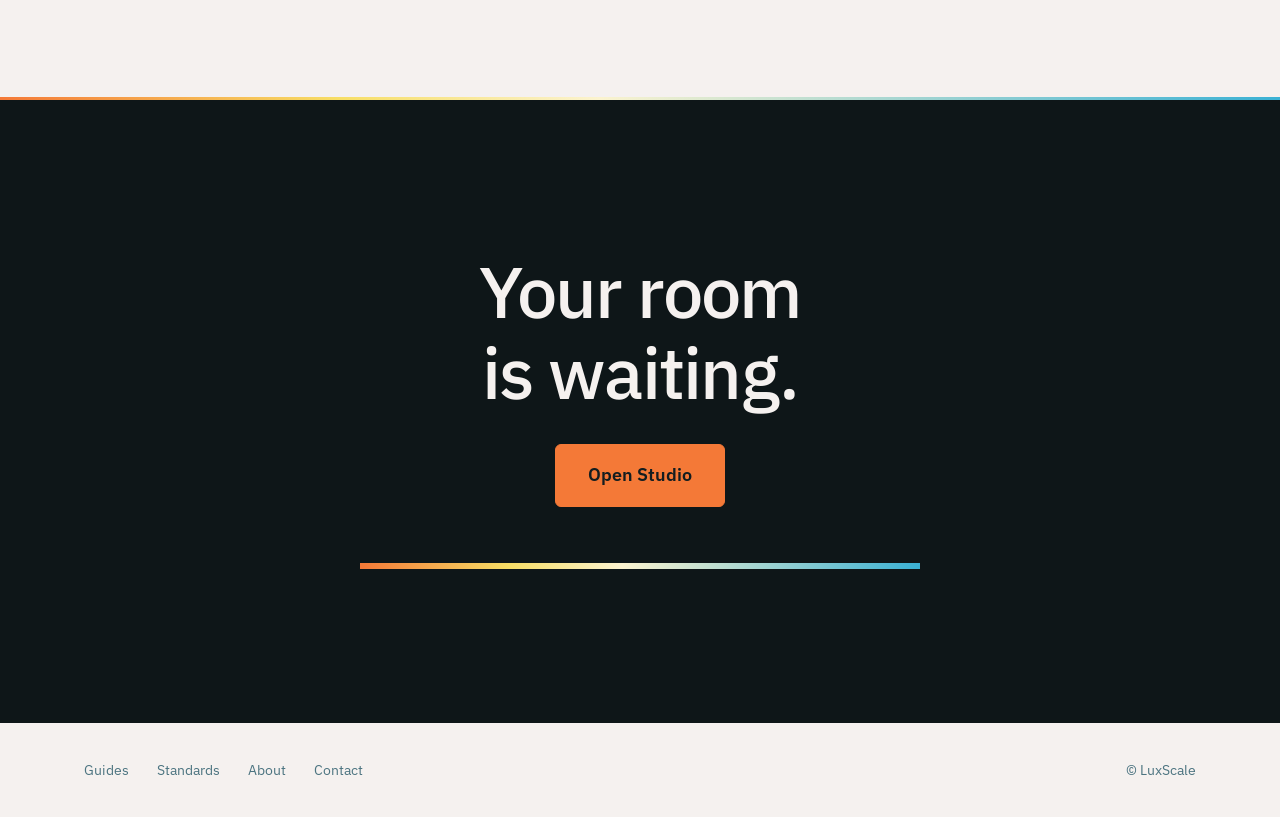
==== commit 868cf08e: "s validate" ====
--- a/index.html
+++ b/index.html
@@ -25,7 +25,7 @@
 <img class="logo-light" src="assets/logo/lxscale_logo_light.svg" alt="lxscale">
 <img class="logo-dark" src="assets/logo/lxscale_logo_dark.svg" alt="" aria-hidden="true">
 </a>
-<nav aria-label="Main"><a href="#path" data-i18n="nav.path">Guided path</a><a href="#fixtures" data-i18n="nav.fix">Your fixtures</a><a href="#reports" data-i18n="nav.rep">Reports</a><a href="#verify">Verify</a><a href="guides/getting-started.html" data-i18n="nav.guides">Guides</a></nav>
+<nav aria-label="Main"><a href="#verify">Verify</a><a href="#path" data-i18n="nav.path">Guided path</a><a href="#fixtures" data-i18n="nav.fix">Your fixtures</a><a href="#reports" data-i18n="nav.rep">Reports</a><a href="guides/getting-started.html" data-i18n="nav.guides">Guides</a></nav>
 <button id="theme" aria-label="Toggle theme">◐</button>
 <a class="btn" href="https://studio.lxscale.com/projects" data-studio data-i18n="cta.open">Open Studio</a>
 </div></header>
@@ -33,8 +33,26 @@
 <div class="hero"><canvas id="cv" aria-hidden="true"></canvas><div class="w">
 <h1 class="rise" style="animation-delay:.4s" data-i18n="hero.h">Light the room before you build it.</h1>
 <p class="rise" style="animation-delay:.7s" data-i18n="hero.p">Draw it or import your DWG, follow the guided steps, and get a study checked against EN 12464-1.</p>
-<div class="cta rise" style="animation-delay:1s"><a class="btn big" href="https://studio.lxscale.com/projects" data-studio data-i18n="cta.open">Open Studio</a><a class="btn big ghost" href="#path" data-i18n="cta.path">See the guided path</a></div>
+<div class="cta rise" style="animation-delay:1s"><a class="btn big" href="https://studio.lxscale.com/projects" data-studio data-i18n="cta.open">Open Studio</a><a class="btn big ghost" href="#path" data-i18n="cta.path">See the guided path</a><a class="btn big ghost" href="#verify">Verify a report</a></div>
 </div></div>
+
+<section id="verify"><div class="w two">
+<div><h2 data-i18n="ver.h">Verify a report in seconds</h2>
+<p class="sub">Every LuxScale report carries a project ID. Scan its code with your camera, or type the ID, to confirm the report is real.</p>
+<p class="sub">Public reports open straight away. Private reports stay protected.</p></div>
+<div class="vcard" id="vcard" data-state="idle">
+<div class="vview"><video id="vvideo" playsinline muted></video>
+<div class="vframe"><i></i><i></i><i></i><i></i><span class="vline"></span></div><p class="vhint">Point the camera at the code</p>
+<div class="vres r-checking"><div class="spin"></div><h3>Checking the report…</h3></div>
+<div class="vres r-ok"><svg viewBox="0 0 100 100" aria-hidden="true"><circle class="dr" pathLength="1" cx="50" cy="50" r="40" stroke="#3ab1d4"/><path class="dr d2" pathLength="1" d="M30 52l14 14 27-30" stroke="#f7de65"/></svg><h3>Validated</h3><p>Report found. Opening it now…</p><a class="btn" id="vopen" href="#">Open report</a></div>
+<div class="vres r-locked"><span class="vbadge">Validated</span><svg viewBox="0 0 100 100" aria-hidden="true"><rect x="26" y="46" width="48" height="36" rx="6" fill="#f7de65"/><path class="shackle" d="M36 46V34a14 14 0 0128 0v12" fill="none" stroke="#f7de65" stroke-width="6" stroke-linecap="round"/><circle cx="50" cy="63" r="4.5" fill="#0e1618"/></svg><h3>Report data is protected</h3><p>This report is private. Ask its owner to share it with you.</p><button class="btn ghost" data-vreset type="button">Scan another</button></div>
+<div class="vres r-none"><svg viewBox="0 0 120 130" aria-hidden="true"><g class="sad"><circle cx="60" cy="62" r="44" fill="none" stroke="#4c7480" stroke-width="5"/><circle cx="45" cy="54" r="4.5" fill="#f5f1ef"/><circle cx="75" cy="54" r="4.5" fill="#f5f1ef"/><path d="M35 46l17-7M85 46l-17-7" stroke="#f5f1ef" stroke-width="4" stroke-linecap="round"/><path d="M44 86q16-16 32 0" fill="none" stroke="#f5f1ef" stroke-width="4.5" stroke-linecap="round"/><path class="tear" d="M45 61c-4 6-5 9-5 11a5 5 0 0010 0c0-2-1-5-5-11z" fill="#3ab1d4"/></g></svg><h3>Report not found</h3><p>We could not find a report with that ID. Check it and try again.</p><button class="btn ghost" data-vreset type="button">Try again</button></div>
+<div class="vres r-err"><h3>Could not check the report</h3><p>The verification service did not answer. Please try again.</p><button class="btn ghost" data-vreset type="button">Try again</button></div>
+</div>
+<div class="vctl"><button class="btn" id="vscan" type="button">Scan code</button>
+<form id="vform"><input id="vid" name="id" placeholder="Or type the project ID" autocomplete="off" aria-label="Project ID" maxlength="64"><button class="btn ghost" type="submit">Check</button></form></div>
+<p id="vmsg" role="status"></p><p id="vdemo" class="note" hidden>Demo mode. Try <b>public-demo</b>, <b>private-demo</b>, or any other ID.</p>
+</div></div></section>
 
 <section id="path"><div class="w">
 <h2 data-i18n="path.h">Four steps from plan to report</h2><p class="sub" data-i18n="path.p">Studio asks one thing at a time, so a first study never starts from a blank screen.</p>
@@ -80,24 +98,6 @@
 <div><b>One click to PDF</b><span>The report you read on the page is the report you send.</span></div></div></div>
 </div></section>
 
-<section id="verify"><div class="w two">
-<div><h2 data-i18n="ver.h">Verify a report in seconds</h2>
-<p class="sub">Every LuxScale report carries a project ID. Scan its code with your camera, or type the ID, to confirm the report is real.</p>
-<p class="sub">Public reports open straight away. Private reports stay protected.</p></div>
-<div class="vcard" id="vcard" data-state="idle">
-<div class="vview"><video id="vvideo" playsinline muted></video>
-<div class="vframe"><i></i><i></i><i></i><i></i><span class="vline"></span></div><p class="vhint">Point the camera at the code</p>
-<div class="vres r-checking"><div class="spin"></div><h3>Checking the report…</h3></div>
-<div class="vres r-ok"><svg viewBox="0 0 100 100" aria-hidden="true"><circle class="dr" pathLength="1" cx="50" cy="50" r="40" stroke="#3ab1d4"/><path class="dr d2" pathLength="1" d="M30 52l14 14 27-30" stroke="#f7de65"/></svg><h3>Validated</h3><p>Report found. Opening it now…</p><a class="btn" id="vopen" href="#">Open report</a></div>
-<div class="vres r-locked"><span class="vbadge">Validated</span><svg viewBox="0 0 100 100" aria-hidden="true"><rect x="26" y="46" width="48" height="36" rx="6" fill="#f7de65"/><path class="shackle" d="M36 46V34a14 14 0 0128 0v12" fill="none" stroke="#f7de65" stroke-width="6" stroke-linecap="round"/><circle cx="50" cy="63" r="4.5" fill="#0e1618"/></svg><h3>Report data is protected</h3><p>This report is private. Ask its owner to share it with you.</p><button class="btn ghost" data-vreset type="button">Scan another</button></div>
-<div class="vres r-none"><svg viewBox="0 0 120 130" aria-hidden="true"><g class="sad"><circle cx="60" cy="62" r="44" fill="none" stroke="#4c7480" stroke-width="5"/><circle cx="45" cy="54" r="4.5" fill="#f5f1ef"/><circle cx="75" cy="54" r="4.5" fill="#f5f1ef"/><path d="M35 46l17-7M85 46l-17-7" stroke="#f5f1ef" stroke-width="4" stroke-linecap="round"/><path d="M44 86q16-16 32 0" fill="none" stroke="#f5f1ef" stroke-width="4.5" stroke-linecap="round"/><path class="tear" d="M45 61c-4 6-5 9-5 11a5 5 0 0010 0c0-2-1-5-5-11z" fill="#3ab1d4"/></g></svg><h3>Report not found</h3><p>We could not find a report with that ID. Check it and try again.</p><button class="btn ghost" data-vreset type="button">Try again</button></div>
-<div class="vres r-err"><h3>Could not check the report</h3><p>The verification service did not answer. Please try again.</p><button class="btn ghost" data-vreset type="button">Try again</button></div>
-</div>
-<div class="vctl"><button class="btn" id="vscan" type="button">Scan code</button>
-<form id="vform"><input id="vid" name="id" placeholder="Or type the project ID" autocomplete="off" aria-label="Project ID" maxlength="64"><button class="btn ghost" type="submit">Check</button></form></div>
-<p id="vmsg" role="status"></p><p id="vdemo" class="note" hidden>Demo mode. Try <b>public-demo</b>, <b>private-demo</b>, or any other ID.</p>
-</div></div></section>
-
 <section class="dark final"><div class="w"><h2 data-i18n="end.h">Your room is waiting.</h2><a class="btn big" href="https://studio.lxscale.com/projects" data-studio data-i18n="cta.open">Open Studio</a><div class="sweep" id="sweep"></div></div></section>
 </main>
 <footer><div class="w"><a href="guides/getting-started.html">Guides</a><a href="pages/standards.html">Standards</a><a href="pages/about.html">About</a><a href="pages/contact.html">Contact</a><span class="r">© LuxScale</span></div></footer>
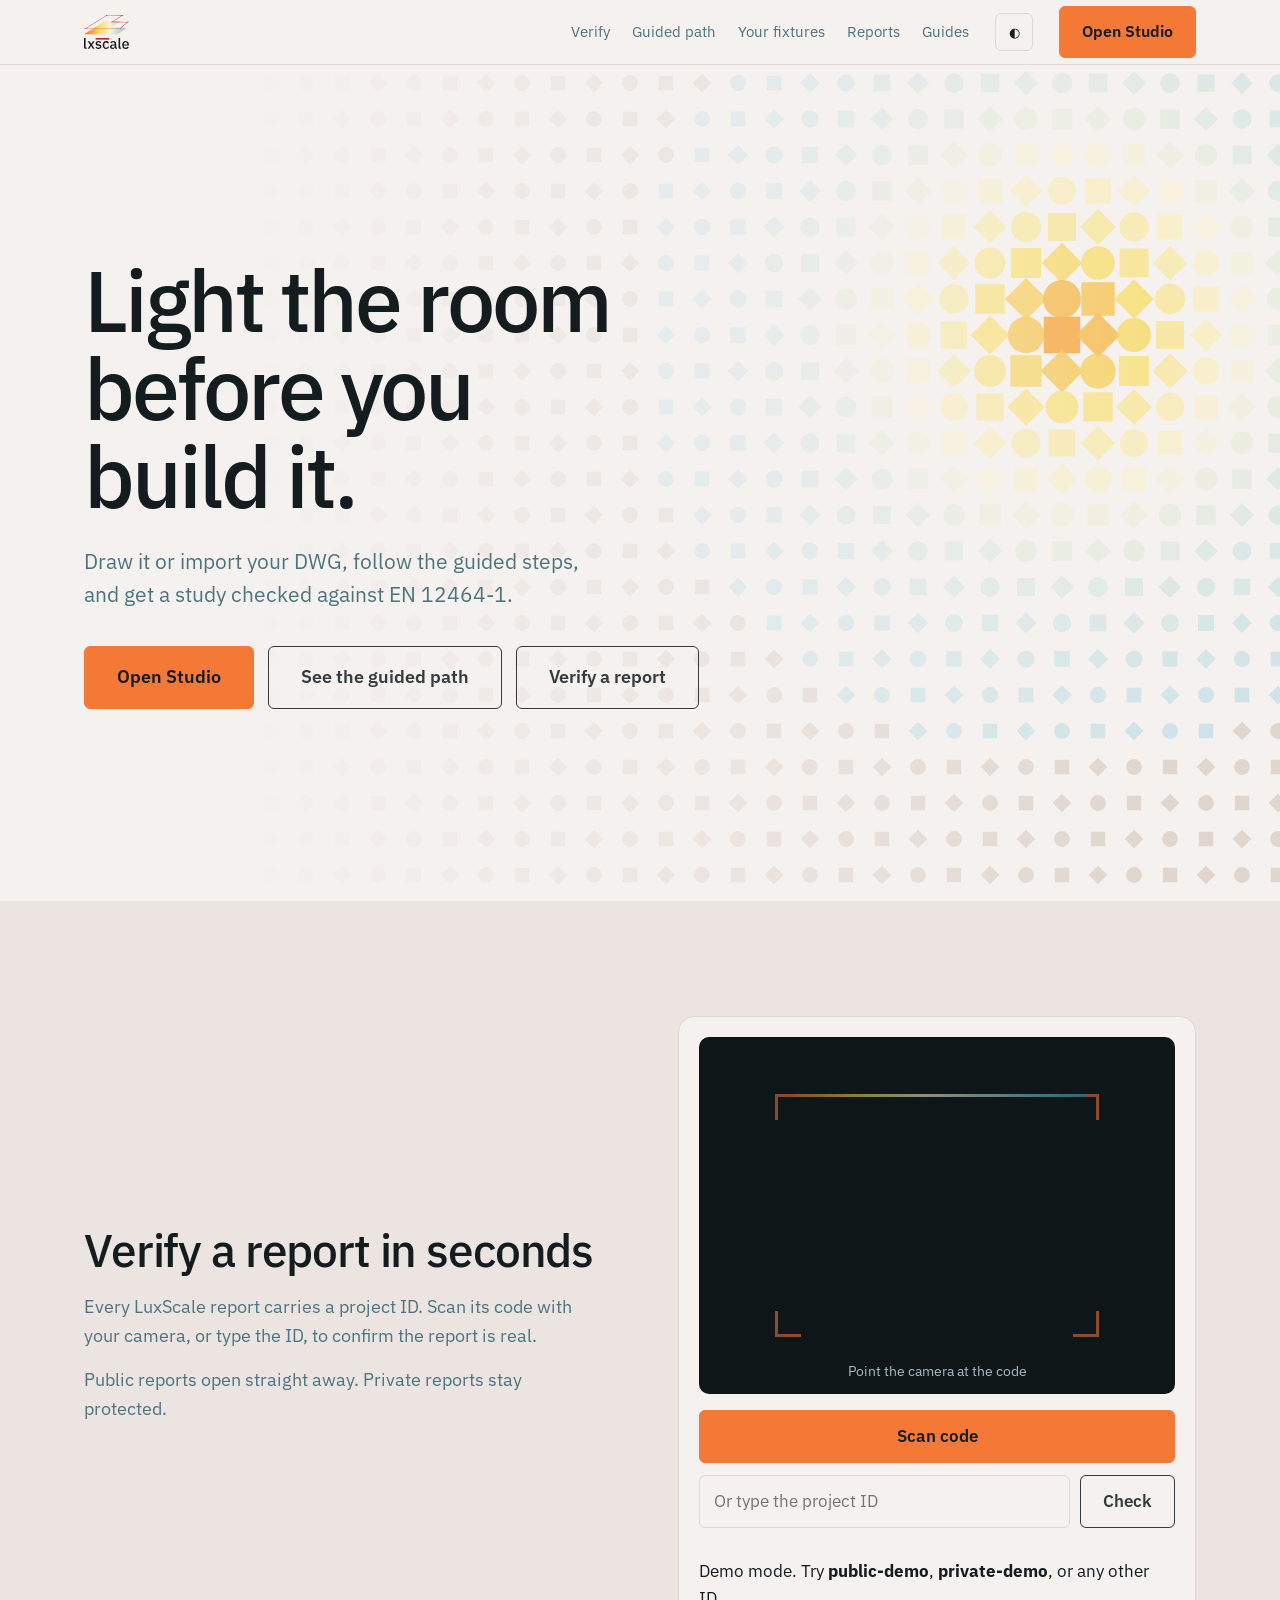
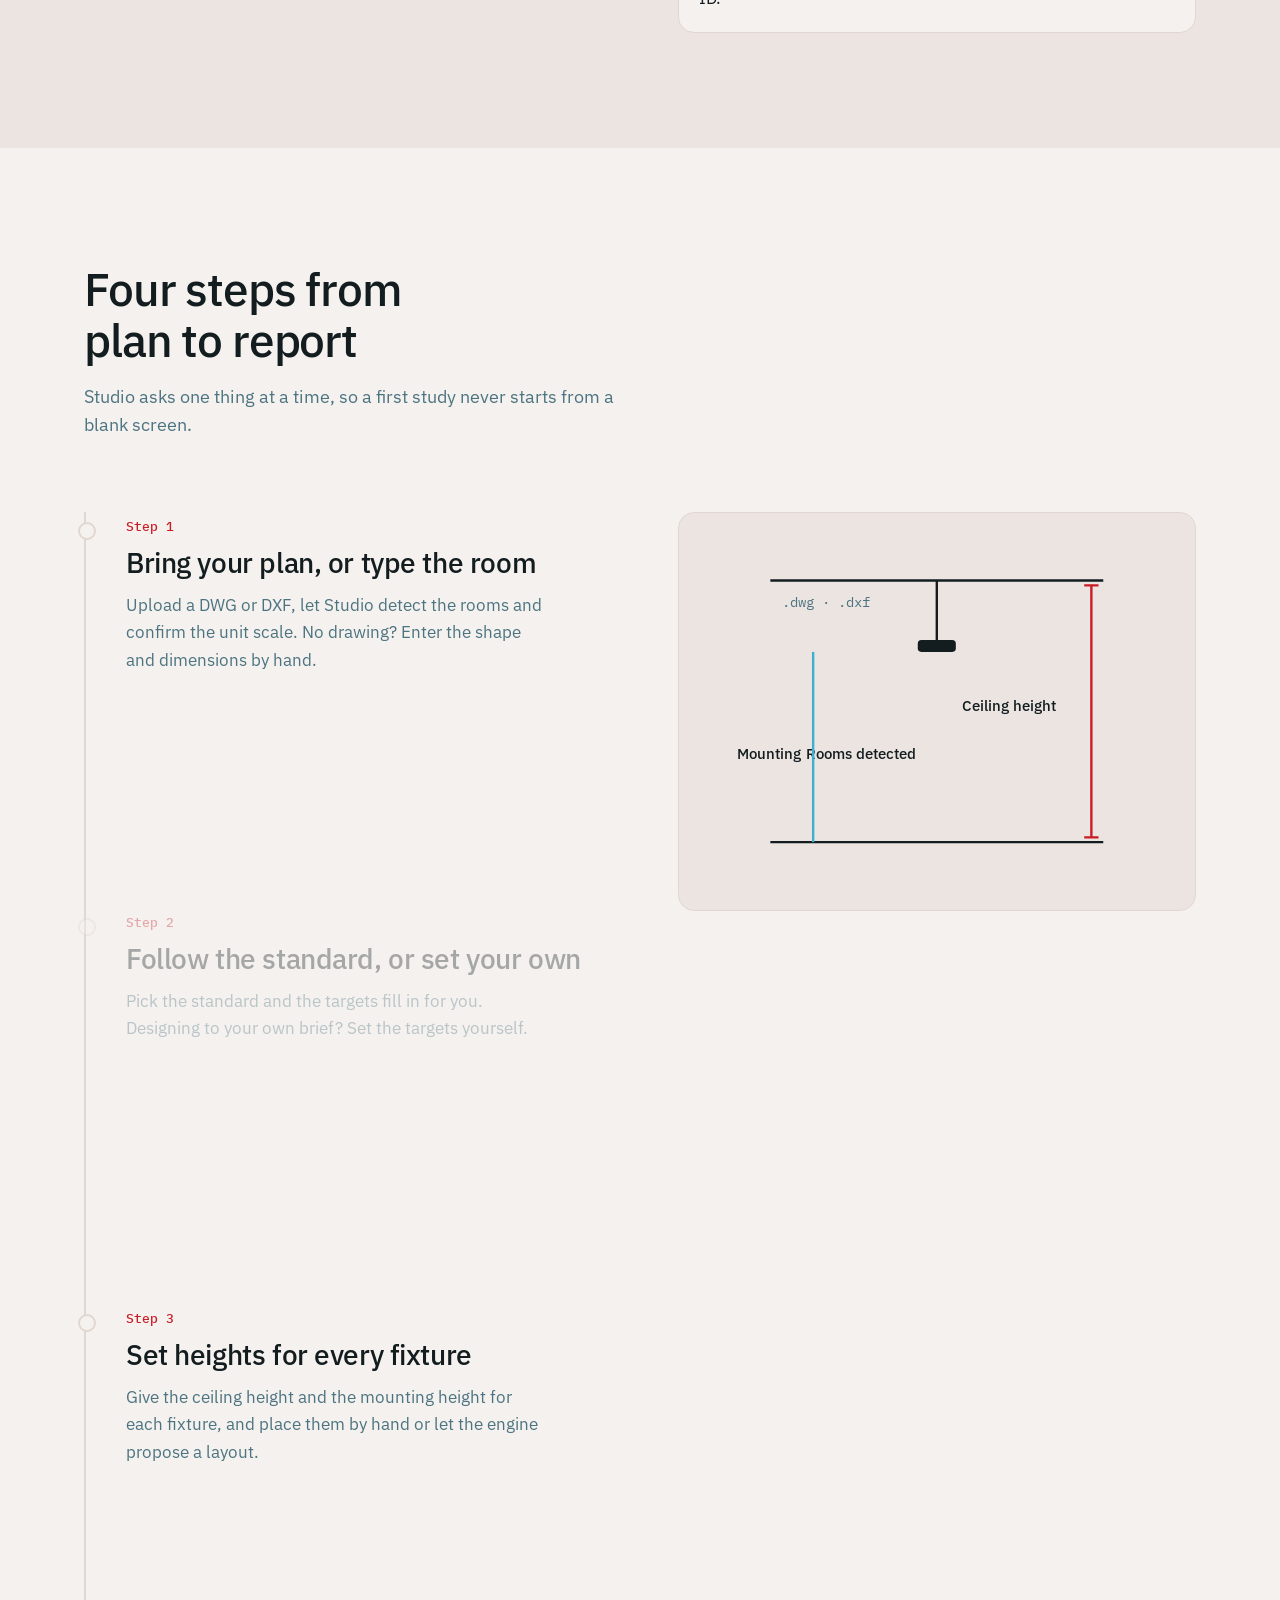
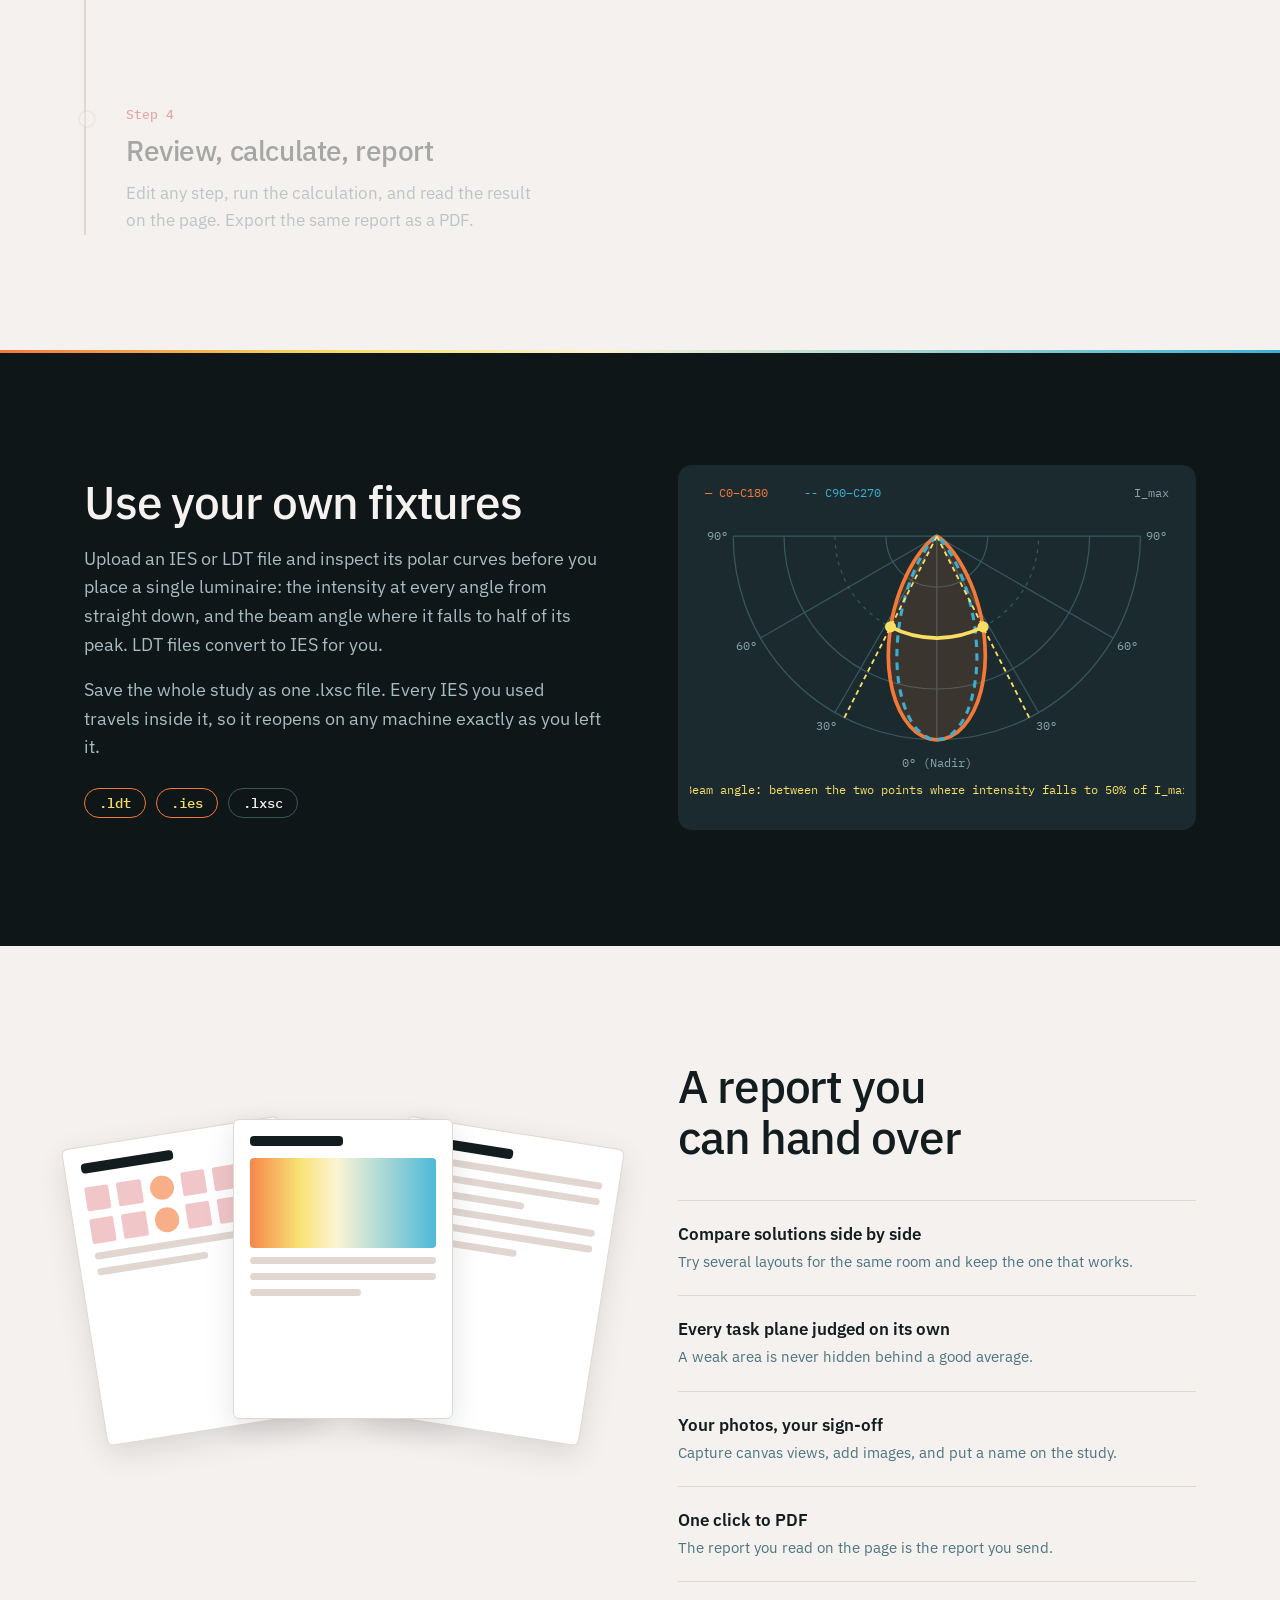
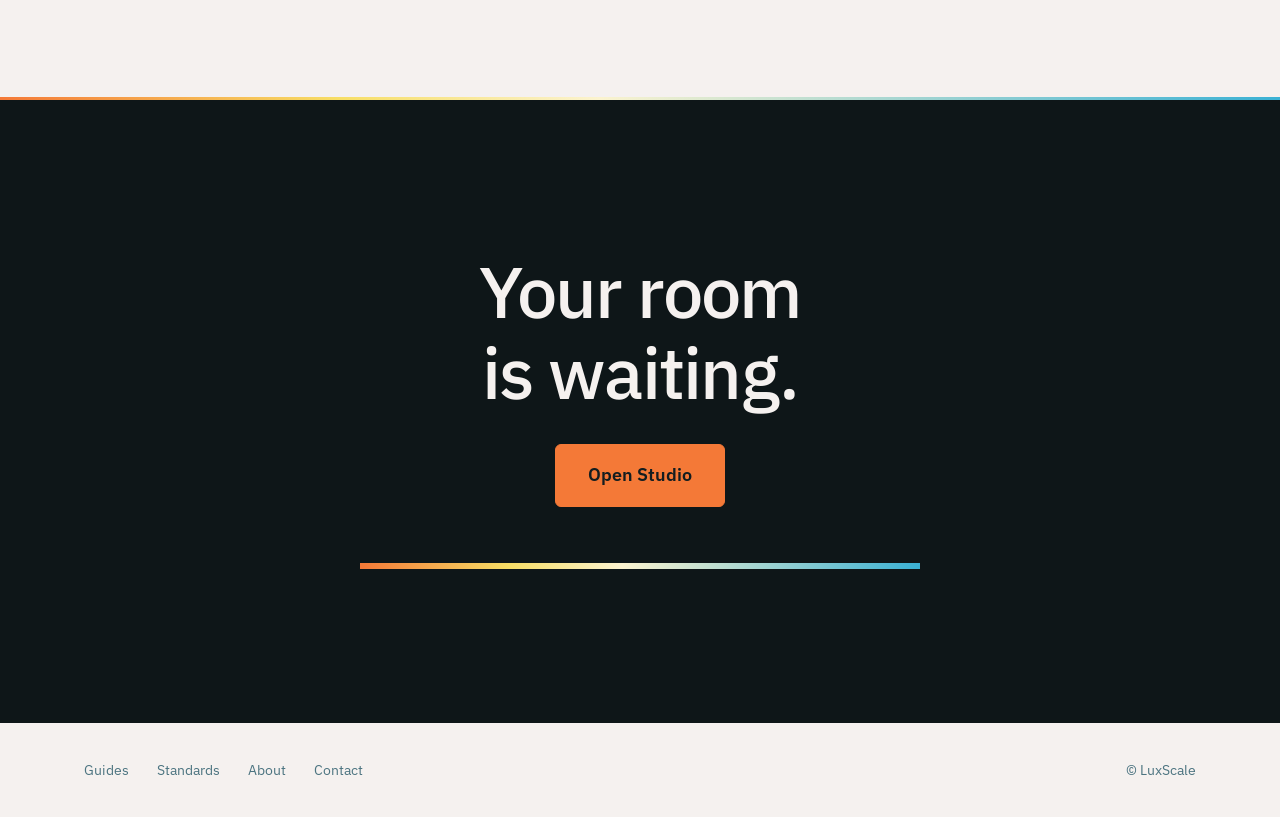
==== commit 423757e3: "f validate" ====
--- a/index.html
+++ b/index.html
@@ -44,8 +44,8 @@
 <div class="vview"><video id="vvideo" playsinline muted></video>
 <div class="vframe"><i></i><i></i><i></i><i></i><span class="vline"></span></div><p class="vhint">Point the camera at the code</p>
 <div class="vres r-checking"><div class="spin"></div><h3>Checking the report…</h3></div>
-<div class="vres r-ok"><svg viewBox="0 0 100 100" aria-hidden="true"><circle class="dr" pathLength="1" cx="50" cy="50" r="40" stroke="#3ab1d4"/><path class="dr d2" pathLength="1" d="M30 52l14 14 27-30" stroke="#f7de65"/></svg><h3>Validated</h3><p>Report found. Opening it now…</p><a class="btn" id="vopen" href="#">Open report</a></div>
-<div class="vres r-locked"><span class="vbadge">Validated</span><svg viewBox="0 0 100 100" aria-hidden="true"><rect x="26" y="46" width="48" height="36" rx="6" fill="#f7de65"/><path class="shackle" d="M36 46V34a14 14 0 0128 0v12" fill="none" stroke="#f7de65" stroke-width="6" stroke-linecap="round"/><circle cx="50" cy="63" r="4.5" fill="#0e1618"/></svg><h3>Report data is protected</h3><p>This report is private. Ask its owner to share it with you.</p><button class="btn ghost" data-vreset type="button">Scan another</button></div>
+<div class="vres r-ok"><svg viewBox="0 0 100 100" aria-hidden="true"><circle class="dr" pathLength="1" cx="50" cy="50" r="40" stroke="#3ab1d4"/><path class="dr d2" pathLength="1" d="M30 52l14 14 27-30" stroke="#f7de65"/></svg><h3>Validated</h3><p id="vokmsg">Report found. Opening it now…</p><a class="btn" id="vopen" href="#">Open report</a></div>
+<div class="vres r-locked"><span class="vbadge">Validated</span><svg viewBox="0 0 100 100" aria-hidden="true"><rect x="26" y="46" width="48" height="36" rx="6" fill="#f7de65"/><path class="shackle" d="M36 46V34a14 14 0 0128 0v12" fill="none" stroke="#f7de65" stroke-width="6" stroke-linecap="round"/><circle cx="50" cy="63" r="4.5" fill="#0e1618"/></svg><h3>Report data is protected</h3><p>This report is private. Only its owner can view the data.</p><div class="vbtns"><a class="btn" id="vsign" data-studio href="https://studio.lxscale.com/projects">Sign in to view</a><button class="btn ghost" data-vreset type="button">Scan another</button></div></div>
 <div class="vres r-none"><svg viewBox="0 0 120 130" aria-hidden="true"><g class="sad"><circle cx="60" cy="62" r="44" fill="none" stroke="#4c7480" stroke-width="5"/><circle cx="45" cy="54" r="4.5" fill="#f5f1ef"/><circle cx="75" cy="54" r="4.5" fill="#f5f1ef"/><path d="M35 46l17-7M85 46l-17-7" stroke="#f5f1ef" stroke-width="4" stroke-linecap="round"/><path d="M44 86q16-16 32 0" fill="none" stroke="#f5f1ef" stroke-width="4.5" stroke-linecap="round"/><path class="tear" d="M45 61c-4 6-5 9-5 11a5 5 0 0010 0c0-2-1-5-5-11z" fill="#3ab1d4"/></g></svg><h3>Report not found</h3><p>We could not find a report with that ID. Check it and try again.</p><button class="btn ghost" data-vreset type="button">Try again</button></div>
 <div class="vres r-err"><h3>Could not check the report</h3><p>The verification service did not answer. Please try again.</p><button class="btn ghost" data-vreset type="button">Try again</button></div>
 </div>
--- a/css/verify.css
+++ b/css/verify.css
@@ -13,11 +13,13 @@
 @keyframes vscan{to{top:calc(100% - 3px)}}
 .vhint{position:absolute;inset:auto 0 12px;text-align:center;font-size:14px;color:#a9bcc2}
 .vcard:not([data-state="idle"]):not([data-state="scan"]) :is(.vframe,.vhint){display:none}
-.vres{position:absolute;inset:0;display:none;place-content:center;justify-items:center;text-align:center;gap:8px;padding:20px;background:#0e1618}
+.vres{position:relative;min-height:100%;display:none;place-content:center;justify-items:center;text-align:center;gap:8px;padding:20px;background:#0e1618}
 .vcard[data-state="checking"] .r-checking,.vcard[data-state="ok"] .r-ok,.vcard[data-state="locked"] .r-locked,.vcard[data-state="none"] .r-none,.vcard[data-state="err"] .r-err{display:grid;animation:vin .4s ease both}
 @keyframes vin{from{opacity:0;transform:scale(.97)}}
 .vres h3{font-size:22px;font-weight:500}.vres p{color:#a9bcc2;font-size:15px;max-width:30ch}
 .vres svg{width:92px;height:92px}
+.vbtns{display:flex;gap:8px;flex-wrap:wrap;justify-content:center;margin-top:6px}.vbtns .btn,.vres .btn{margin-top:0}
+.vcard:not([data-state="idle"]):not([data-state="scan"]) .vview{aspect-ratio:auto;min-height:300px;display:grid}
 .vbadge{font:500 12px var(--mono);padding:3px 12px;border-radius:99px;background:#3ab1d4;color:#131d20}
 .vres .btn{padding:8px 16px;font-size:14px;margin-top:6px}
 .spin{width:54px;height:54px;border-radius:50%;border:4px solid #395760;border-top-color:var(--orange);animation:vspin 1s linear infinite}
--- a/css/responsive.css
+++ b/css/responsive.css
@@ -2,3 +2,29 @@
 @media (max-width:860px){nav{display:none}header .btn{margin-inline-start:auto}.path,.two{grid-template-columns:1fr;gap:28px}
 .stage{order:-1;top:calc(70px + env(safe-area-inset-top,0px));z-index:3}.path .col{padding-inline-start:28px}.path .col article{min-height:34vh;padding-bottom:40px}.path .col article::before{inset-inline-start:-36px}.stage{padding:12px}.fan.in .s1{transform:translateX(-90px) rotate(-9deg)}.fan.in .s3{transform:translateX(90px) rotate(9deg)}
 .hero::after{background:linear-gradient(180deg,var(--bg) 25%,color-mix(in srgb,var(--bg) 50%,transparent))}}
+
+/* Mobile and tablet refinements */
+@media (max-width:860px){
+header .w{gap:12px}
+header .btn{padding:10px 16px;font-size:15px}
+section{padding:56px 0}
+.final{padding:72px 0}
+.sub{font-size:17px}
+.hero{min-height:auto;padding:56px 0 64px}
+.hero p{margin:20px 0 28px}
+.hero .cta{flex-direction:column}
+.hero .cta .btn{text-align:center}
+.btn.big{padding:14px 22px;font-size:16px}
+.path{margin-top:32px;gap:24px}
+.stage{padding:10px;top:calc(72px + env(safe-area-inset-top,0px));box-shadow:0 10px 24px color-mix(in srgb,var(--bg) 85%,transparent)}
+.stage svg{height:30vh;width:100%}
+.path .col article{min-height:36vh;padding-bottom:32px}
+.fan{height:340px}
+.sheet{width:170px;height:240px;margin-left:-85px;padding:12px}
+.sheet .im{height:60px}
+.fan.in .s1{transform:translateX(-70px) rotate(-9deg)}.fan.in .s3{transform:translateX(70px) rotate(9deg)}
+.vcard{padding:14px}.vres{padding:18px 14px;gap:6px}.vres svg{width:68px;height:68px}.vres h3{font-size:20px}
+.list>div{padding:16px 0}
+.ph{padding-top:48px}
+}
+@media (max-width:420px){.w{padding:0 18px}h1{font-size:38px}}
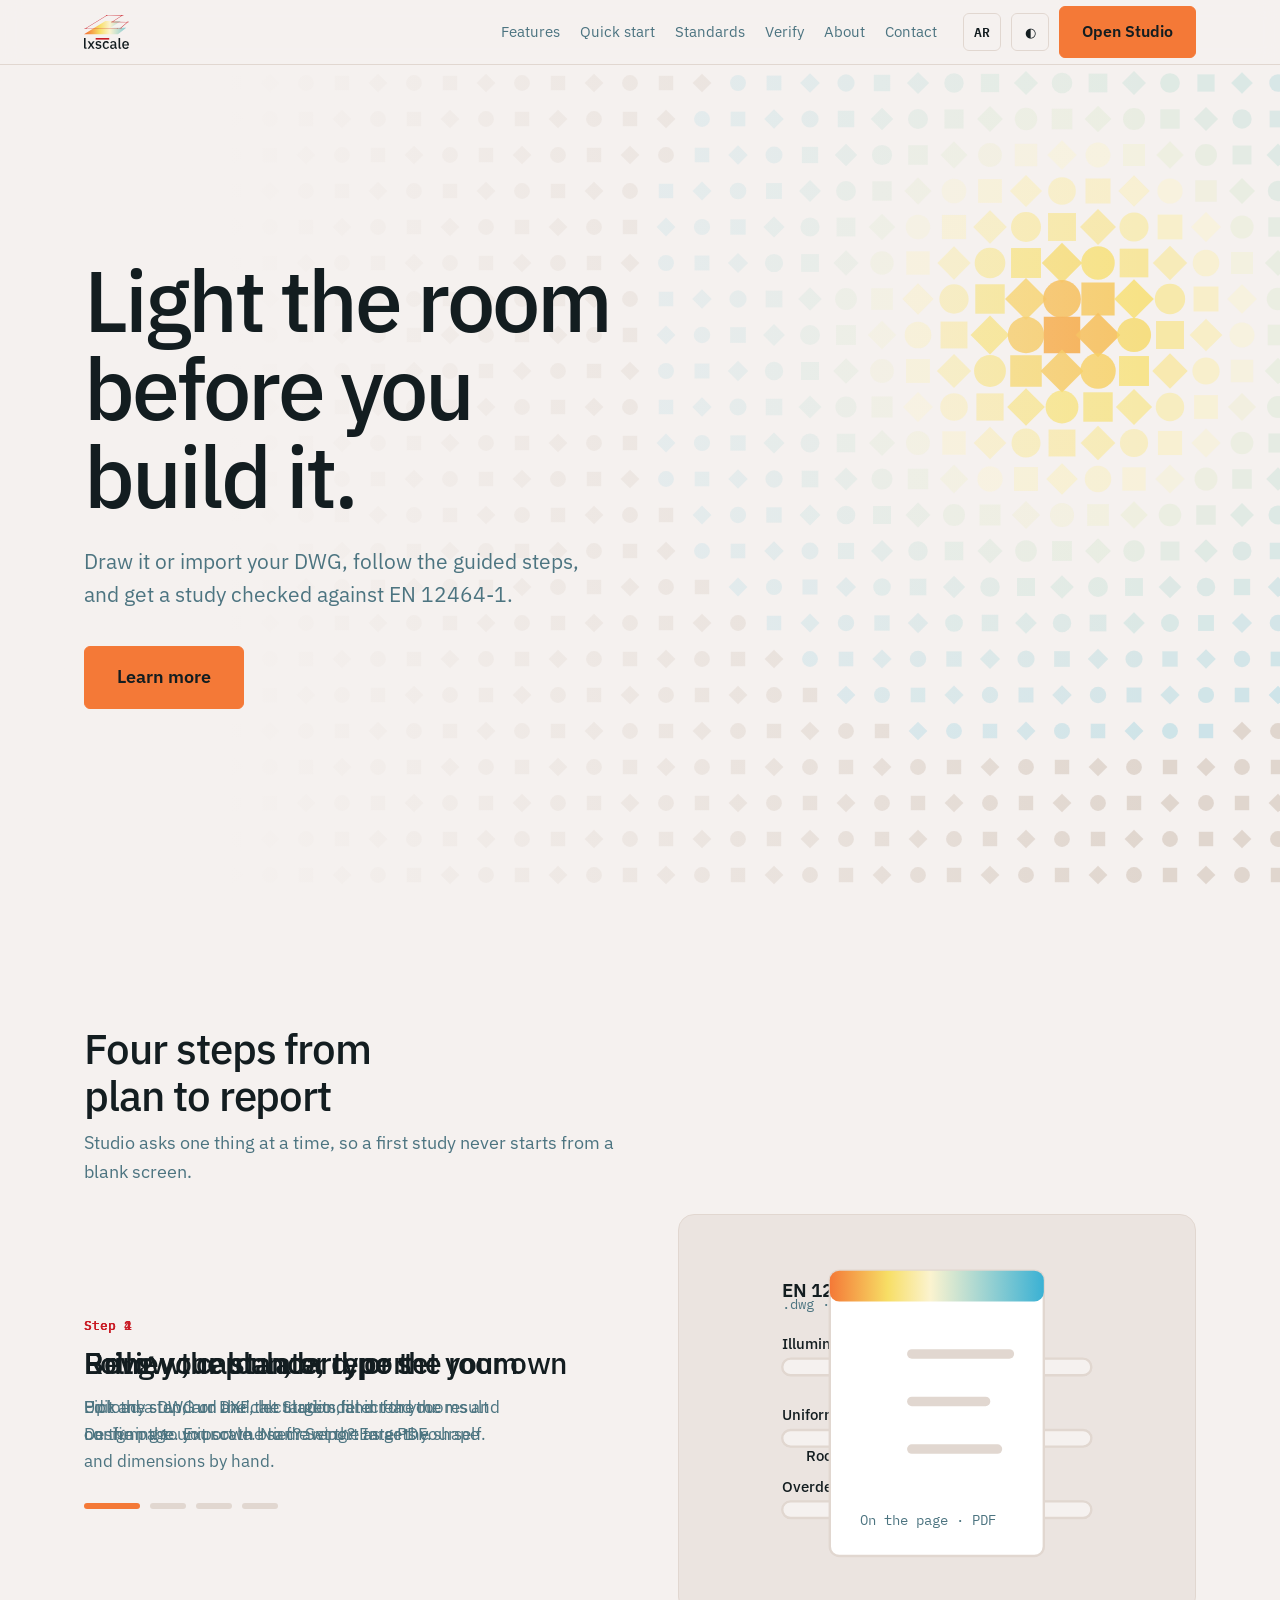
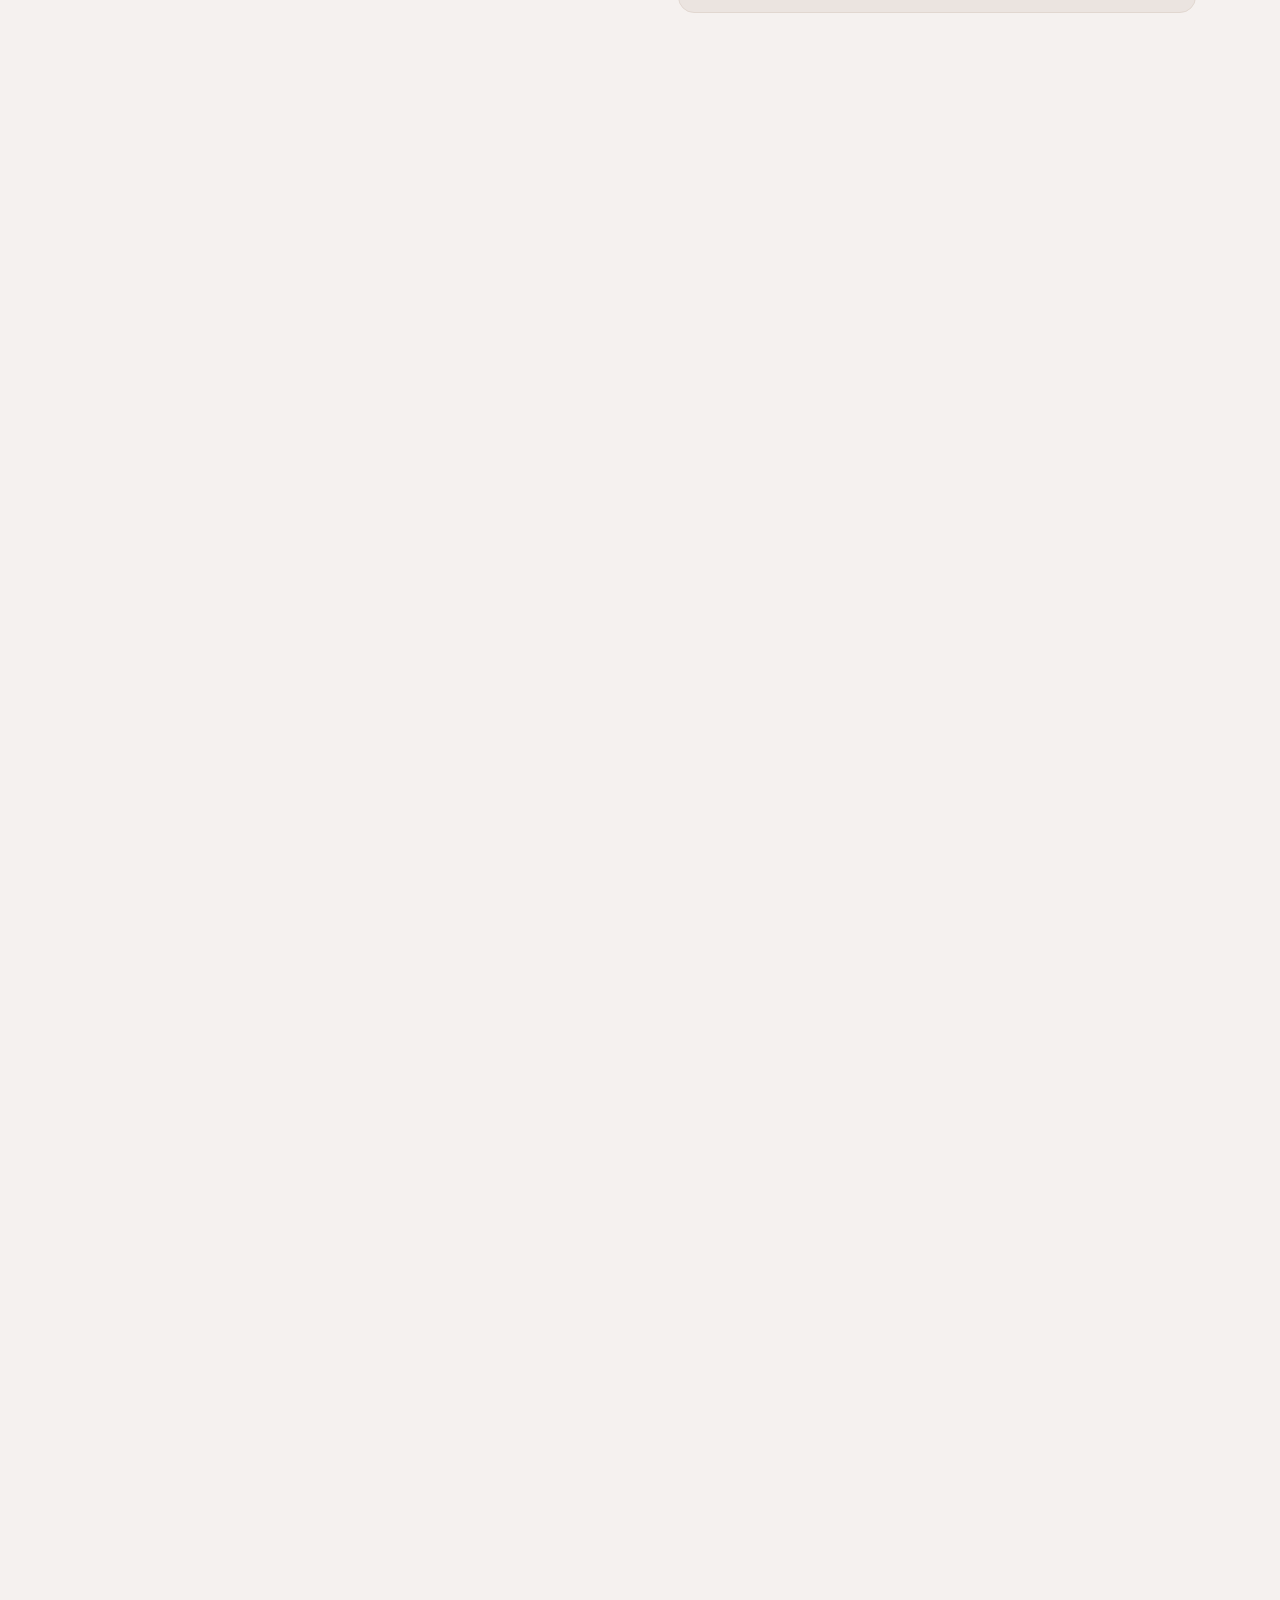
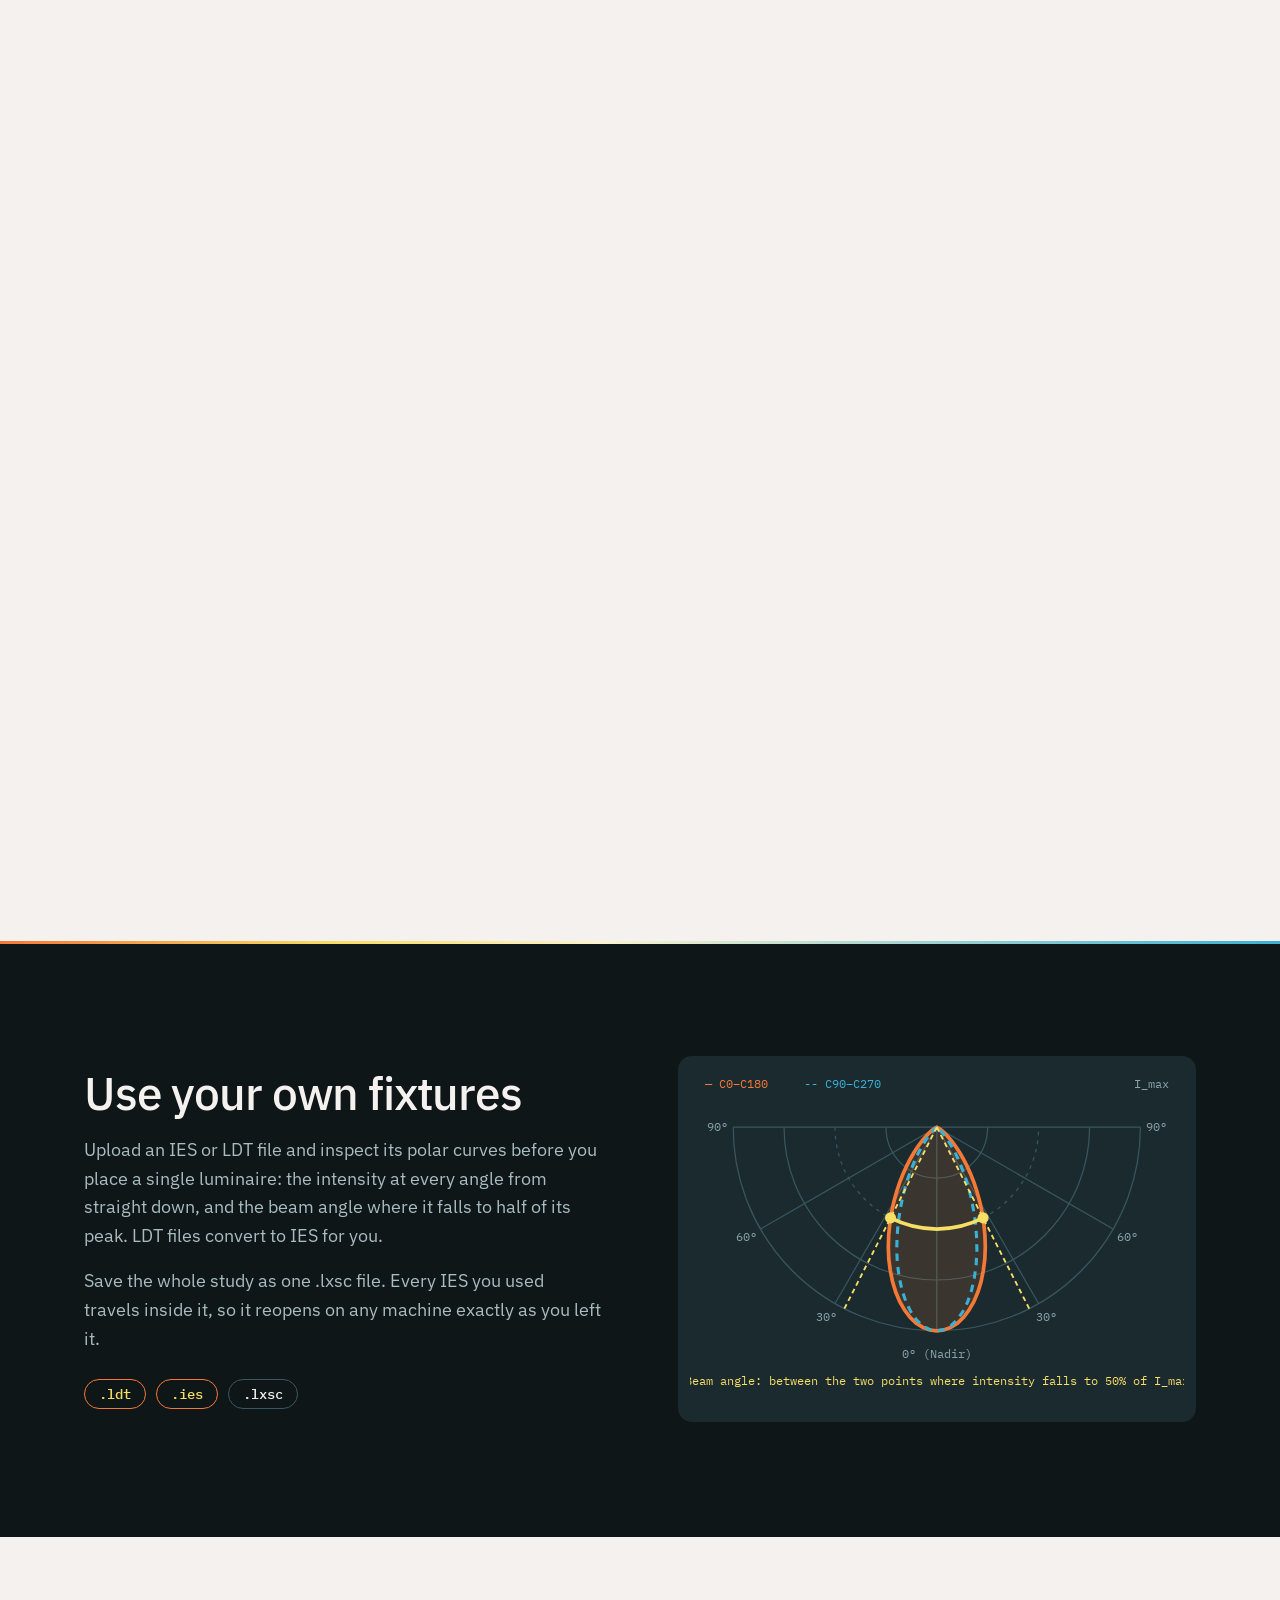
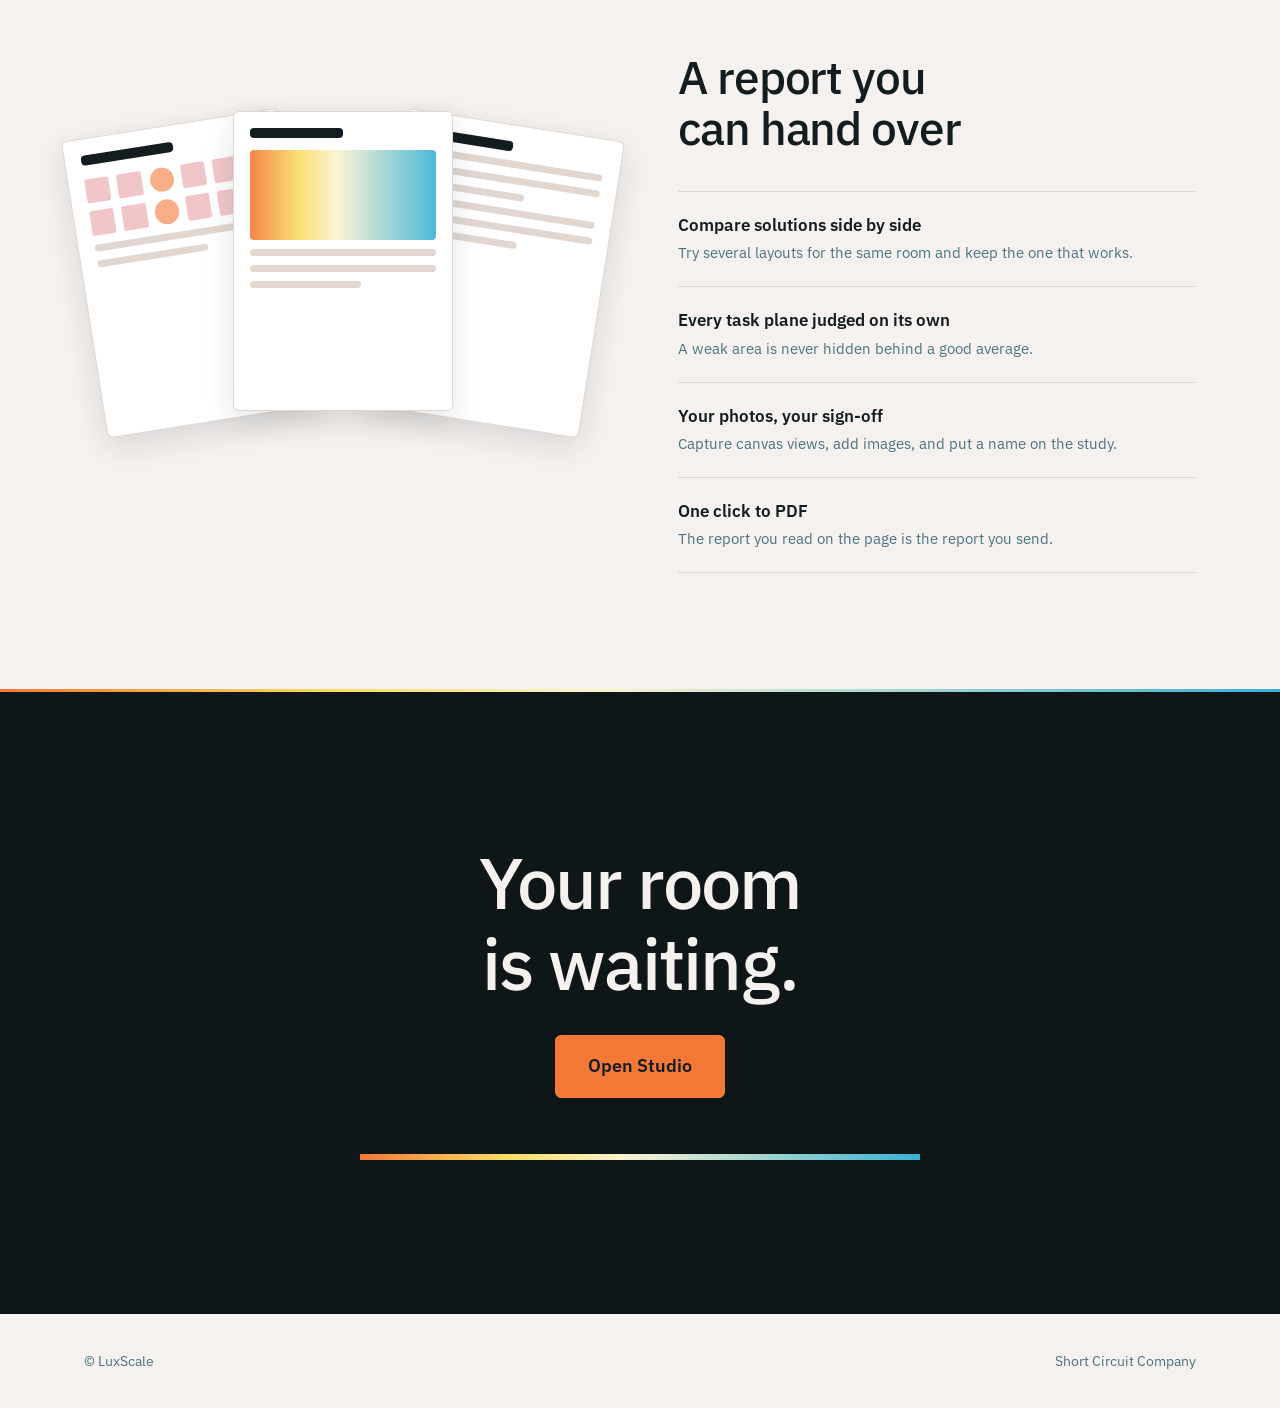
==== commit 4afd6453: "fifth validate" ====
--- a/index.html
+++ b/index.html
@@ -4,8 +4,29 @@
 <meta charset="utf-8">
 <meta name="viewport" content="width=device-width, initial-scale=1, viewport-fit=cover">
 <title>LuxScale Studio – light the room before you build it</title>
+<!-- share-tags -->
+<meta name="description" content="Draw or import your DWG, follow the guided steps, and get a lighting study checked against EN 12464-1.">
+<meta name="theme-color" content="#131d20">
+<link rel="canonical" href="https://lxscale.com/">
+<link rel="apple-touch-icon" href="assets/img/apple-touch-icon.png">
+
+<meta property="og:type" content="website">
+<meta property="og:site_name" content="LuxScale">
+<meta property="og:title" content="LuxScale Studio – light the room before you build it">
+<meta property="og:description" content="Draw or import your DWG, follow the guided steps, and get a lighting study checked against EN 12464-1.">
+<meta property="og:url" content="https://lxscale.com/">
+<meta property="og:image" content="https://lxscale.com/assets/img/og-image.png">
+<meta property="og:image:width" content="1200">
+<meta property="og:image:height" content="630">
+<meta property="og:image:alt" content="LuxScale logo">
+<meta property="og:locale" content="en_US">
+<meta name="twitter:card" content="summary_large_image">
+<meta name="twitter:title" content="LuxScale Studio – light the room before you build it">
+<meta name="twitter:description" content="Draw or import your DWG, follow the guided steps, and get a lighting study checked against EN 12464-1.">
+<meta name="twitter:image" content="https://lxscale.com/assets/img/og-image.png">
+<!-- /share-tags -->
 <link rel="preconnect" href="https://fonts.googleapis.com"><link rel="preconnect" href="https://fonts.gstatic.com" crossorigin>
-<link href="https://fonts.googleapis.com/css2?family=IBM+Plex+Sans:wght@400;500;600&family=IBM+Plex+Mono:wght@400;500&display=swap" rel="stylesheet">
+<link href="https://fonts.googleapis.com/css2?family=IBM+Plex+Sans:wght@400;500;600&family=IBM+Plex+Sans+Arabic:wght@400;500;600&family=IBM+Plex+Mono:wght@400;500&display=swap" rel="stylesheet">
 <link rel="icon" href="assets/logo/favicon.svg">
 <link rel="stylesheet" href="css/tokens.css">
 <link rel="stylesheet" href="css/base.css">
@@ -14,55 +35,29 @@
 <link rel="stylesheet" href="css/path.css">
 <link rel="stylesheet" href="css/fixtures.css">
 <link rel="stylesheet" href="css/reports.css">
-<link rel="stylesheet" href="css/verify.css">
 <link rel="stylesheet" href="css/final-footer.css">
+<link rel="stylesheet" href="css/pages.css">
 <link rel="stylesheet" href="css/responsive.css">
+<link rel="stylesheet" href="css/rtl.css">
 <link rel="stylesheet" href="css/motion.css">
 </head>
-<body>
-<header><div class="w">
-<a class="logo" href="#top" aria-label="LuxScale home">
-<img class="logo-light" src="assets/logo/lxscale_logo_light.svg" alt="lxscale">
-<img class="logo-dark" src="assets/logo/lxscale_logo_dark.svg" alt="" aria-hidden="true">
-</a>
-<nav aria-label="Main"><a href="#verify">Verify</a><a href="#path" data-i18n="nav.path">Guided path</a><a href="#fixtures" data-i18n="nav.fix">Your fixtures</a><a href="#reports" data-i18n="nav.rep">Reports</a><a href="guides/getting-started.html" data-i18n="nav.guides">Guides</a></nav>
-<button id="theme" aria-label="Toggle theme">◐</button>
-<a class="btn" href="https://studio.lxscale.com/projects" data-studio data-i18n="cta.open">Open Studio</a>
-</div></header>
+<body data-base="" data-page="home">
+<div id="site-header"></div>
 <main id="top">
 <div class="hero"><canvas id="cv" aria-hidden="true"></canvas><div class="w">
-<h1 class="rise" style="animation-delay:.4s" data-i18n="hero.h">Light the room before you build it.</h1>
-<p class="rise" style="animation-delay:.7s" data-i18n="hero.p">Draw it or import your DWG, follow the guided steps, and get a study checked against EN 12464-1.</p>
-<div class="cta rise" style="animation-delay:1s"><a class="btn big" href="https://studio.lxscale.com/projects" data-studio data-i18n="cta.open">Open Studio</a><a class="btn big ghost" href="#path" data-i18n="cta.path">See the guided path</a><a class="btn big ghost" href="#verify">Verify a report</a></div>
+<h1 class="rise" style="animation-delay:.4s">Light the room before you build it.</h1>
+<p class="rise" style="animation-delay:.7s">Draw it or import your DWG, follow the guided steps, and get a study checked against EN 12464-1.</p>
+<div class="cta rise" style="animation-delay:1s"><a class="btn big" href="#path">Learn more</a></div>
 </div></div>
 
-<section id="verify"><div class="w two">
-<div><h2 data-i18n="ver.h">Verify a report in seconds</h2>
-<p class="sub">Every LuxScale report carries a project ID. Scan its code with your camera, or type the ID, to confirm the report is real.</p>
-<p class="sub">Public reports open straight away. Private reports stay protected.</p></div>
-<div class="vcard" id="vcard" data-state="idle">
-<div class="vview"><video id="vvideo" playsinline muted></video>
-<div class="vframe"><i></i><i></i><i></i><i></i><span class="vline"></span></div><p class="vhint">Point the camera at the code</p>
-<div class="vres r-checking"><div class="spin"></div><h3>Checking the report…</h3></div>
-<div class="vres r-ok"><svg viewBox="0 0 100 100" aria-hidden="true"><circle class="dr" pathLength="1" cx="50" cy="50" r="40" stroke="#3ab1d4"/><path class="dr d2" pathLength="1" d="M30 52l14 14 27-30" stroke="#f7de65"/></svg><h3>Validated</h3><p id="vokmsg">Report found. Opening it now…</p><a class="btn" id="vopen" href="#">Open report</a></div>
-<div class="vres r-locked"><span class="vbadge">Validated</span><svg viewBox="0 0 100 100" aria-hidden="true"><rect x="26" y="46" width="48" height="36" rx="6" fill="#f7de65"/><path class="shackle" d="M36 46V34a14 14 0 0128 0v12" fill="none" stroke="#f7de65" stroke-width="6" stroke-linecap="round"/><circle cx="50" cy="63" r="4.5" fill="#0e1618"/></svg><h3>Report data is protected</h3><p>This report is private. Only its owner can view the data.</p><div class="vbtns"><a class="btn" id="vsign" data-studio href="https://studio.lxscale.com/projects">Sign in to view</a><button class="btn ghost" data-vreset type="button">Scan another</button></div></div>
-<div class="vres r-none"><svg viewBox="0 0 120 130" aria-hidden="true"><g class="sad"><circle cx="60" cy="62" r="44" fill="none" stroke="#4c7480" stroke-width="5"/><circle cx="45" cy="54" r="4.5" fill="#f5f1ef"/><circle cx="75" cy="54" r="4.5" fill="#f5f1ef"/><path d="M35 46l17-7M85 46l-17-7" stroke="#f5f1ef" stroke-width="4" stroke-linecap="round"/><path d="M44 86q16-16 32 0" fill="none" stroke="#f5f1ef" stroke-width="4.5" stroke-linecap="round"/><path class="tear" d="M45 61c-4 6-5 9-5 11a5 5 0 0010 0c0-2-1-5-5-11z" fill="#3ab1d4"/></g></svg><h3>Report not found</h3><p>We could not find a report with that ID. Check it and try again.</p><button class="btn ghost" data-vreset type="button">Try again</button></div>
-<div class="vres r-err"><h3>Could not check the report</h3><p>The verification service did not answer. Please try again.</p><button class="btn ghost" data-vreset type="button">Try again</button></div>
-</div>
-<div class="vctl"><button class="btn" id="vscan" type="button">Scan code</button>
-<form id="vform"><input id="vid" name="id" placeholder="Or type the project ID" autocomplete="off" aria-label="Project ID" maxlength="64"><button class="btn ghost" type="submit">Check</button></form></div>
-<p id="vmsg" role="status"></p><p id="vdemo" class="note" hidden>Demo mode. Try <b>public-demo</b>, <b>private-demo</b>, or any other ID.</p>
-</div></div></section>
-
-<section id="path"><div class="w">
-<h2 data-i18n="path.h">Four steps from plan to report</h2><p class="sub" data-i18n="path.p">Studio asks one thing at a time, so a first study never starts from a blank screen.</p>
-<div class="path">
-<div class="col">
+<section id="path" class="scrolly" style="--n:4"><div class="sk"><div class="w">
+<div><h2>Four steps from plan to report</h2><p class="sub">Studio asks one thing at a time, so a first study never starts from a blank screen.</p></div>
+<div class="sg"><div><div class="sp">
 <article data-s="0" class="on"><div class="n">Step 1</div><h3>Bring your plan, or type the room</h3><p>Upload a DWG or DXF, let Studio detect the rooms and confirm the unit scale. No drawing? Enter the shape and dimensions by hand.</p></article>
 <article data-s="1"><div class="n">Step 2</div><h3>Follow the standard, or set your own</h3><p>Pick the standard and the targets fill in for you. Designing to your own brief? Set the targets yourself.</p></article>
 <article data-s="2"><div class="n">Step 3</div><h3>Set heights for every fixture</h3><p>Give the ceiling height and the mounting height for each fixture, and place them by hand or let the engine propose a layout.</p></article>
 <article data-s="3"><div class="n">Step 4</div><h3>Review, calculate, report</h3><p>Edit any step, run the calculation, and read the result on the page. Export the same report as a PDF.</p></article>
-</div>
+</div><div class="dots"><button type="button" aria-label="Step 1" class="on"></button><button type="button" aria-label="Step 2"></button><button type="button" aria-label="Step 3"></button><button type="button" aria-label="Step 4"></button></div></div>
 <div class="stage" data-a="-1" aria-hidden="true"><svg viewBox="0 0 400 300">
 <defs><linearGradient id="gr"><stop offset="0" stop-color="#f47937"/><stop offset=".27" stop-color="#f7de65"/><stop offset=".47" stop-color="#fbf3cf"/><stop offset="1" stop-color="#3ab1d4"/></linearGradient><linearGradient id="gv" x1="0" y1="0" x2="0" y2="1"><stop offset="0" stop-color="#f7de65" stop-opacity=".95"/><stop offset="1" stop-color="#3ab1d4" stop-opacity=".25"/></linearGradient></defs>
 <g class="sc s0"><text class="tm" x="70" y="62">.dwg · .dxf</text><path class="ln draw" d="M70 80H250V150H330V230H70Z"/><text class="tx" x="90" y="190">Rooms detected</text></g>
@@ -77,7 +72,7 @@
 <path class="ln tick t2" d="M135 140l9 9 17-19" style="stroke:#3ab1d4"/><rect x="175" y="136" width="70" height="8" rx="4" fill="#e1d7d0"/>
 <path class="ln tick t3" d="M135 180l9 9 17-19" style="stroke:#3ab1d4"/><rect x="175" y="176" width="80" height="8" rx="4" fill="#e1d7d0"/>
 <text class="tm" x="135" y="244" style="fill:#4c7480">On the page · PDF</text></g>
-</svg></div>
+</svg></div></div>
 </div></div></section>
 
 <section id="fixtures" class="dark"><div class="w two">
@@ -100,12 +95,13 @@
 
 <section class="dark final"><div class="w"><h2 data-i18n="end.h">Your room is waiting.</h2><a class="btn big" href="https://studio.lxscale.com/projects" data-studio data-i18n="cta.open">Open Studio</a><div class="sweep" id="sweep"></div></div></section>
 </main>
-<footer><div class="w"><a href="guides/getting-started.html">Guides</a><a href="pages/standards.html">Standards</a><a href="pages/about.html">About</a><a href="pages/contact.html">Contact</a><span class="r">© LuxScale</span></div></footer>
+<div id="site-footer"></div>
+<script src="js/layout.js"></script>
 <script src="js/config.js"></script>
+<script src="js/lang-ar.js"></script>
 <script src="js/i18n.js"></script>
 <script src="js/hero-pattern.js"></script>
 <script src="js/guided-path.js"></script>
 <script src="js/reveal.js"></script>
 <script src="js/theme.js"></script>
-<script src="js/verify.js"></script>
 </body></html>
--- a/css/header.css
+++ b/css/header.css
@@ -2,12 +2,23 @@
 header{position:sticky;top:env(safe-area-inset-top,0px);z-index:9;background:color-mix(in srgb,var(--bg) 88%,transparent);backdrop-filter:blur(10px);border-bottom:1px solid var(--line)}
 header .w{display:flex;align-items:center;gap:26px;height:64px}
 .logo{display:flex;align-items:center;gap:10px;font-weight:500;font-size:22px;text-decoration:none;letter-spacing:-.01em}.logo img{height:34px;width:auto;display:block}
-nav{display:flex;gap:22px;margin-inline-start:auto;font-size:15px}nav a{text-decoration:none;color:var(--mute)}nav a:hover{color:var(--ink)}
+nav{display:flex;align-items:center;gap:20px;margin-inline-start:auto;font-size:15px}nav a{text-decoration:none;color:var(--mute)}nav a:hover{color:var(--ink)}
 .btn{display:inline-block;padding:12px 22px;border-radius:6px;font-weight:600;font-size:16px;text-decoration:none;background:var(--orange);color:#131d20;border:1px solid var(--orange);transition:transform .2s,background .2s}
 .btn:hover{background:var(--yellow);border-color:var(--yellow);transform:translateY(-2px)}
 .btn.big{padding:16px 32px;font-size:18px}.btn.ghost{background:none;color:inherit;border-color:currentColor;opacity:.85}
-#theme{background:none;border:1px solid var(--line);border-radius:6px;color:var(--ink);width:38px;height:38px;cursor:pointer}
+#lang,#menu,#theme{background:none;border:1px solid var(--line);border-radius:6px;color:var(--ink);width:38px;height:38px;cursor:pointer}
 /* logo swap: light logo on light theme, dark logo on dark theme */
 .logo .logo-dark{display:none}
 @media (prefers-color-scheme:dark){:root:not([data-theme="light"]) .logo .logo-light{display:none}:root:not([data-theme="light"]) .logo .logo-dark{display:block}}
 :root[data-theme="dark"] .logo .logo-light{display:none}:root[data-theme="dark"] .logo .logo-dark{display:block}
+.hd-actions{display:flex;align-items:center;gap:10px}
+#lang{font:600 13px var(--mono)}
+#menu{display:none}.nav-studio{display:none}
+@media (max-width:980px){
+#menu{display:block}
+nav{display:none;position:absolute;inset:100% 0 auto 0;flex-direction:column;align-items:stretch;gap:0;background:var(--bg);border-bottom:1px solid var(--line);padding:6px 24px 20px;margin:0}
+header.open nav{display:flex}
+nav a:not(.btn){padding:14px 0;font-size:17px;border-bottom:1px solid var(--line)}
+.hd-actions{margin-inline-start:auto}
+}
+@media (max-width:520px){.hd-studio{display:none}.nav-studio{display:block;margin-top:18px;text-align:center}}
--- a/css/hero.css
+++ b/css/hero.css
@@ -9,3 +9,4 @@
 .hero .cta{display:flex;gap:14px;flex-wrap:wrap}
 .rise{opacity:0;transform:translateY(18px);animation:rise .9s cubic-bezier(.2,.7,.2,1) forwards}
 @keyframes rise{to{opacity:1;transform:none}}
+[dir="rtl"] .hero::after{background:linear-gradient(270deg,var(--bg) 18%,color-mix(in srgb,var(--bg) 55%,transparent) 55%,transparent 90%)}
--- a/css/path.css
+++ b/css/path.css
@@ -3,19 +3,26 @@
 section{padding:clamp(72px,9vw,128px) 0}
 h2{font-size:clamp(30px,3.8vw,46px);font-weight:500;letter-spacing:-.025em;line-height:1.12;max-width:20ch;text-wrap:balance}
 .sub{color:var(--mute);margin:16px 0 0;max-width:52ch;font-size:18px}
-.path{display:grid;grid-template-columns:1fr 1fr;gap:clamp(40px,6vw,88px);align-items:start;margin-top:clamp(40px,6vw,72px)}
-.path .col{padding-inline-start:40px;border-inline-start:2px solid var(--line)}
-.path .col article{position:relative;min-height:44vh;padding:6px 0 56px;opacity:.35;transition:opacity .4s}
-.path .col article:last-child{min-height:0;padding-bottom:0}
-.path .col article::before{content:"";position:absolute;inset-inline-start:-48px;top:10px;width:14px;height:14px;border-radius:50%;background:var(--bg);border:2px solid var(--line);transition:background .3s,border-color .3s,transform .3s}
-.path article.on::before{background:var(--orange);border-color:var(--orange);transform:scale(1.25)}
-.path article.on{opacity:1}
-.path h3{font-size:clamp(22px,2.4vw,28px);font-weight:500;letter-spacing:-.015em;line-height:1.25;margin-bottom:12px}
-.path p{color:var(--mute);max-width:42ch}
-.path .n{font:500 13px var(--mono);color:var(--red);margin-bottom:10px}
-:root[data-theme="dark"] .path .n{color:var(--orange)}
-@media (prefers-color-scheme:dark){:root:not([data-theme="light"]) .path .n{color:var(--orange)}}
-.stage{position:sticky;top:calc(104px + env(safe-area-inset-top,0px));align-self:start;background:var(--surf);border:1px solid var(--line);border-radius:16px;padding:20px;height:fit-content}
+#path{padding:0}
+.scrolly{position:relative;height:calc(100svh + var(--n,4) * 65vh)}
+.sk{position:sticky;top:calc(64px + env(safe-area-inset-top,0px));height:calc(100svh - 64px - env(safe-area-inset-top,0px));overflow:hidden}
+.sk .w{height:100%;display:flex;flex-direction:column;justify-content:center;gap:clamp(16px,3vh,32px);padding-block:16px}
+.sk h2{font-size:clamp(26px,3.4vw,42px)}
+.sk .sub{margin-top:10px}
+.sg{display:grid;grid-template-columns:1fr 1fr;gap:clamp(32px,6vw,88px);align-items:center;min-height:0}
+.sp{display:grid}
+.sp article{grid-area:1/1;opacity:0;transform:translateY(18px);transition:opacity .45s,transform .45s;pointer-events:none}
+.sp article.past{transform:translateY(-18px)}
+.sp article.on{opacity:1;transform:none;pointer-events:auto}
+.sp h3{font-size:clamp(22px,2.4vw,30px);font-weight:500;letter-spacing:-.015em;line-height:1.25;margin-bottom:12px}
+.sp p{color:var(--mute);max-width:42ch}
+.sp .n{font:500 13px var(--mono);color:var(--red);margin-bottom:10px}
+:root[data-theme="dark"] .sp .n{color:var(--orange)}
+@media (prefers-color-scheme:dark){:root:not([data-theme="light"]) .sp .n{color:var(--orange)}}
+.dots{display:flex;gap:10px;margin-top:28px}
+.dots button{width:36px;height:6px;border:0;padding:0;border-radius:3px;background:var(--line);cursor:pointer;transition:background .3s,width .3s}
+.dots button.on{background:var(--orange);width:56px}
+.stage{background:var(--surf);border:1px solid var(--line);border-radius:16px;padding:20px;min-height:0}
 .stage svg{width:100%;display:block}
 .sc{opacity:0;transition:opacity .5s}
 .stage[data-a="0"] .s0,.stage[data-a="1"] .s1,.stage[data-a="2"] .s2,.stage[data-a="3"] .s3{opacity:1}
--- a/css/final-footer.css
+++ b/css/final-footer.css
@@ -2,4 +2,4 @@
 /* final */
 .final{text-align:center;padding:clamp(96px,12vw,160px) 0}.final h2{margin:0 auto 32px;max-width:14ch;font-size:clamp(34px,6vw,72px)}
 .sweep{height:6px;background:var(--grad);width:0;margin:56px auto 0;transition:width 1.6s cubic-bezier(.2,.7,.2,1)}.sweep.in{width:min(560px,80%)}
-footer{padding:36px 0;font-size:14px;color:var(--mute)}footer .w{display:flex;flex-wrap:wrap;gap:12px 28px}footer a{text-decoration:none}footer .r{margin-inline-start:auto}
+footer{padding:36px 0;font-size:14px;color:var(--mute)}footer .w{display:flex;flex-wrap:wrap;gap:12px 28px;justify-content:space-between}footer a{text-decoration:none}
--- a/css/pages.css
+++ b/css/pages.css
@@ -0,0 +1,37 @@
+/* Inner pages: titles, prose, steps, callouts, form */
+.ph{padding:clamp(56px,8vw,104px) 0 clamp(32px,4vw,56px);border-bottom:1px solid var(--line)}
+.ph h1{font-size:clamp(34px,5vw,60px);max-width:18ch;text-wrap:balance}
+.ph .lead{color:var(--mute);font-size:clamp(17px,2vw,20px);max-width:52ch;margin-top:18px}
+.pg{padding:clamp(40px,6vw,80px) 0 clamp(72px,9vw,120px)}
+.prose{max-width:720px}.prose h2{font-size:clamp(24px,2.8vw,32px);margin:56px 0 14px;max-width:none}.prose h2:first-child{margin-top:0}
+.prose p{margin:0 0 16px;color:var(--ink)}.prose p.m{color:var(--mute)}.prose a{color:var(--mute);text-underline-offset:3px}
+nav a[aria-current]{color:var(--ink);font-weight:600}
+.glance{display:flex;gap:10px;flex-wrap:wrap;margin:0 0 56px;padding:0;list-style:none}
+.glance a{display:block;border:1px solid var(--line);border-radius:99px;padding:6px 16px;font-size:14px;text-decoration:none;color:var(--mute);transition:border-color .2s,color .2s}
+.glance a:hover{border-color:var(--orange);color:var(--ink)}
+ol.st{list-style:none;padding:0;margin:0;counter-reset:s}
+ol.st>li{counter-increment:s;position:relative;padding:0 0 44px;padding-inline-start:64px}
+ol.st>li::before{content:counter(s);position:absolute;inset-inline-start:0;top:0;width:40px;height:40px;border-radius:50%;background:var(--surf);border:1px solid var(--line);display:grid;place-items:center;font:500 15px var(--mono)}
+ol.st>li::after{content:"";position:absolute;inset-inline-start:19px;top:48px;bottom:8px;width:2px;background:var(--line)}
+ol.st>li:last-child::after{display:none}
+ol.st h3{font-size:22px;font-weight:500;margin:6px 0 8px;letter-spacing:-.01em}
+ol.st p{margin:0 0 10px;color:var(--mute);max-width:56ch}
+.ui{display:inline-block;font:500 12px var(--mono);padding:3px 10px;border-radius:4px;border:1px solid var(--line);background:var(--surf);white-space:nowrap}
+.ui.o{background:var(--orange);border-color:var(--orange);color:#131d20}.ui.r{background:var(--red);border-color:var(--red);color:#f5f1ef}
+.note{border-inline-start:3px solid var(--blue);background:var(--surf);padding:16px 20px;border-start-end-radius:8px;border-end-end-radius:8px;margin:24px 0;color:var(--ink)}
+.dl{display:grid;gap:0;margin:20px 0}.dl div{padding:16px 0;border-top:1px solid var(--line)}.dl div:last-child{border-bottom:1px solid var(--line)}
+.dl b{display:block;margin-bottom:2px}.dl span{color:var(--mute)}
+.cta-row{margin-top:56px;display:flex;gap:14px;flex-wrap:wrap}
+form.f{display:grid;gap:18px;max-width:560px}
+form.f label{display:grid;gap:6px;font-weight:500;font-size:15px}
+form.f input,form.f select,form.f textarea{font:inherit;padding:12px 14px;border:1px solid var(--line);border-radius:6px;background:var(--bg);color:var(--ink)}
+form.f textarea{min-height:150px;resize:vertical}
+form.f button{justify-self:start;cursor:pointer;font:inherit}
+#form-msg{min-height:1.5em;color:var(--mute)}
+.nf{text-align:center;padding:clamp(96px,14vw,180px) 0}.nf h1{margin:0 auto 20px}.nf p{color:var(--mute);margin-bottom:28px}
+.fg{display:grid;grid-template-columns:repeat(auto-fit,minmax(280px,1fr));gap:20px}
+.fc{border:1px solid var(--line);border-top:3px solid var(--ink);border-radius:12px;padding:24px;background:var(--surf)}
+.fc:nth-child(3n+2){border-top-color:var(--orange)}.fc:nth-child(3n){border-top-color:var(--blue)}
+.fc h3{font-size:20px;font-weight:600;margin-bottom:8px}.fc p{color:var(--mute);font-size:16px}.fc a{display:inline-block;margin-top:10px;color:var(--ink)}
+.vpage .vcard{justify-self:center;margin:0 auto;max-width:640px}.vpage .vview{aspect-ratio:16/10}
+.vpage .vinfo{margin:56px auto 0}
--- a/css/responsive.css
+++ b/css/responsive.css
@@ -1,24 +1,21 @@
-/* Mobile and tablet rules */
-@media (max-width:860px){nav{display:none}header .btn{margin-inline-start:auto}.path,.two{grid-template-columns:1fr;gap:28px}
-.stage{order:-1;top:calc(70px + env(safe-area-inset-top,0px));z-index:3}.path .col{padding-inline-start:28px}.path .col article{min-height:34vh;padding-bottom:40px}.path .col article::before{inset-inline-start:-36px}.stage{padding:12px}.fan.in .s1{transform:translateX(-90px) rotate(-9deg)}.fan.in .s3{transform:translateX(90px) rotate(9deg)}
-.hero::after{background:linear-gradient(180deg,var(--bg) 25%,color-mix(in srgb,var(--bg) 50%,transparent))}}
-
-/* Mobile and tablet refinements */
+/* Mobile and tablet */
 @media (max-width:860px){
+.two{grid-template-columns:1fr;gap:28px}
+[dir="rtl"] .hero::after,.hero::after{background:linear-gradient(180deg,var(--bg) 25%,color-mix(in srgb,var(--bg) 50%,transparent))}
 header .w{gap:12px}
 header .btn{padding:10px 16px;font-size:15px}
 section{padding:56px 0}
+#path{padding:0}
 .final{padding:72px 0}
 .sub{font-size:17px}
 .hero{min-height:auto;padding:56px 0 64px}
 .hero p{margin:20px 0 28px}
-.hero .cta{flex-direction:column}
-.hero .cta .btn{text-align:center}
 .btn.big{padding:14px 22px;font-size:16px}
-.path{margin-top:32px;gap:24px}
-.stage{padding:10px;top:calc(72px + env(safe-area-inset-top,0px));box-shadow:0 10px 24px color-mix(in srgb,var(--bg) 85%,transparent)}
-.stage svg{height:30vh;width:100%}
-.path .col article{min-height:36vh;padding-bottom:32px}
+.sk .sub{display:none}.sk h2{font-size:24px}
+.sg{grid-template-columns:1fr;grid-template-rows:minmax(0,40%) 1fr;gap:14px;align-items:stretch;flex:1}
+.sg .stage{order:-1;height:100%;padding:8px}
+.stage svg{height:100%;width:100%}
+.sp h3{font-size:21px;margin-bottom:8px}.sp p{font-size:16px}.dots{margin-top:16px}
 .fan{height:340px}
 .sheet{width:170px;height:240px;margin-left:-85px;padding:12px}
 .sheet .im{height:60px}
--- a/css/rtl.css
+++ b/css/rtl.css
@@ -0,0 +1,7 @@
+/* Arabic (right to left) */
+:lang(ar) body{line-height:1.85}
+:lang(ar) *{letter-spacing:0!important}
+:lang(ar) h1,:lang(ar) h2,:lang(ar) h3{line-height:1.35}
+:lang(ar) .sub,:lang(ar) .lead{line-height:1.9}
+[dir="rtl"] .logo,[dir="rtl"] .polar svg,[dir="rtl"] .stage svg{direction:ltr}
+[dir="rtl"] .ui,[dir="rtl"] .chips{direction:ltr}
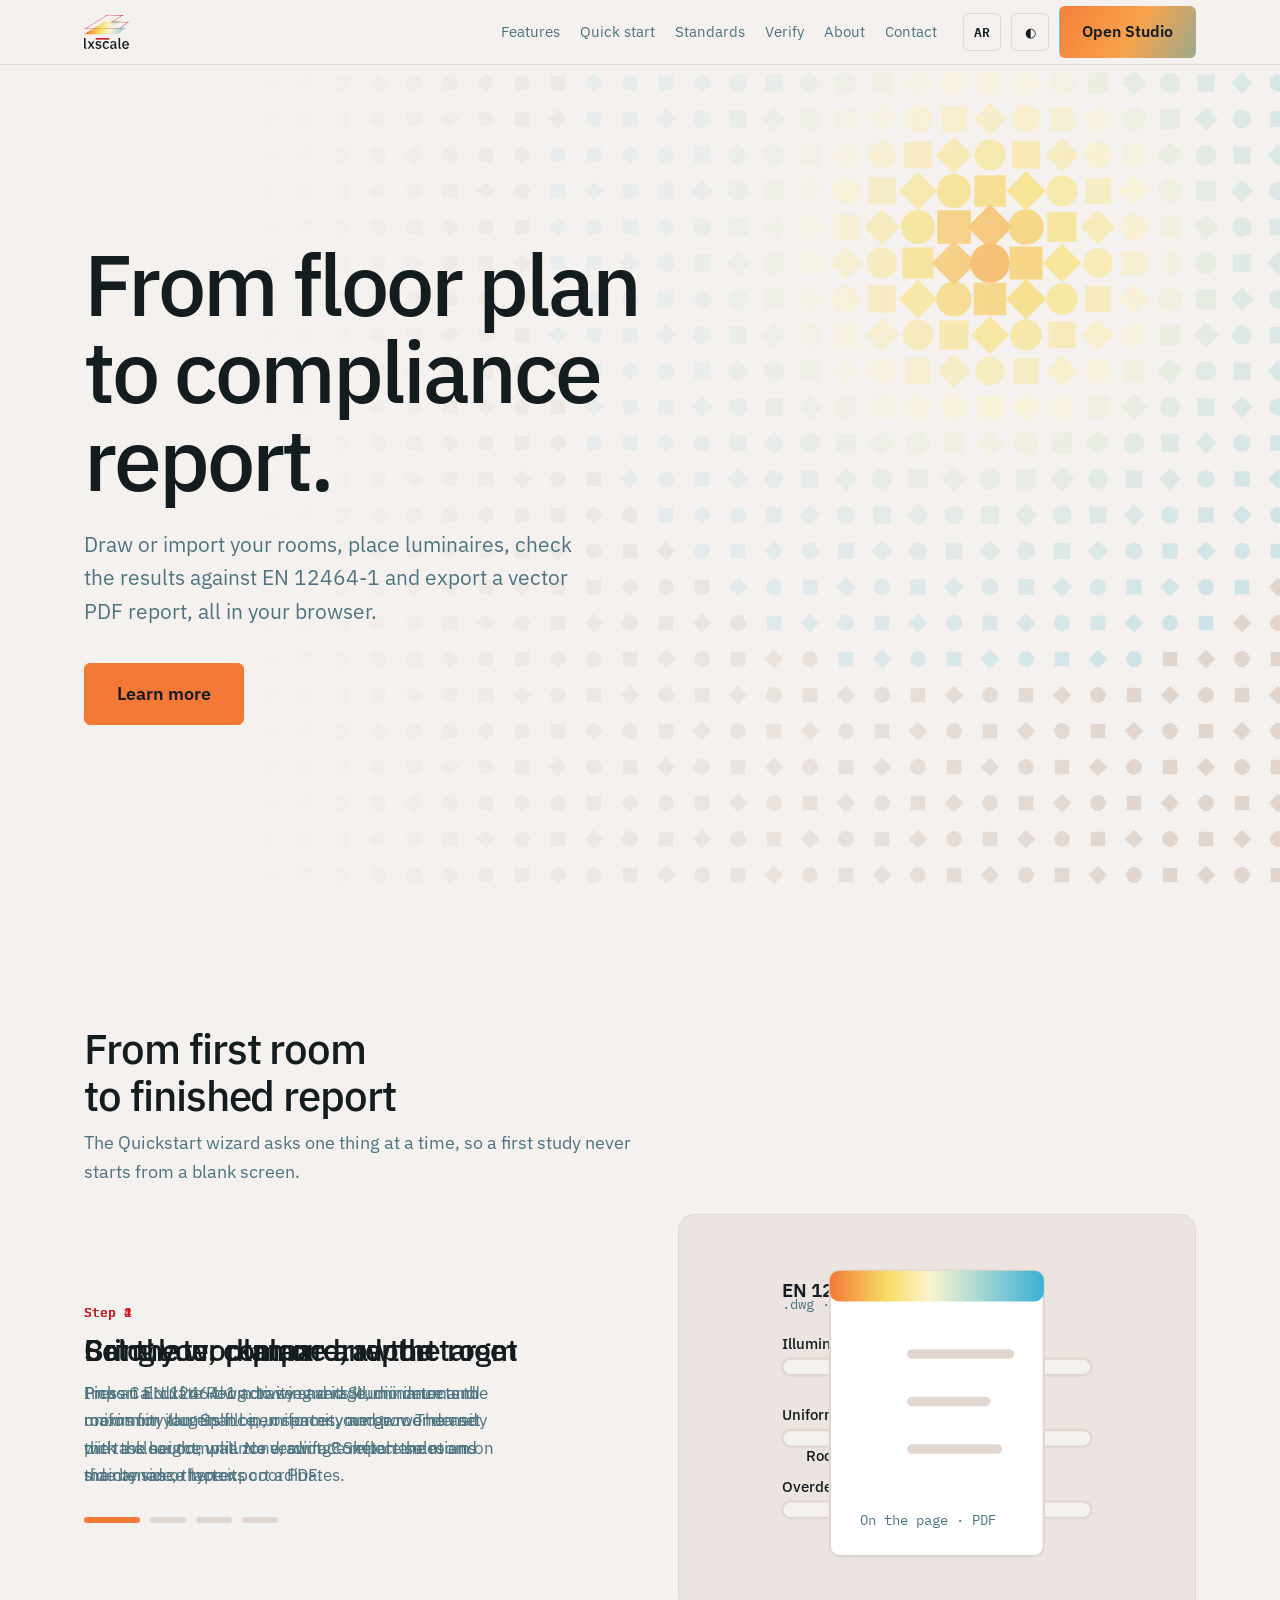
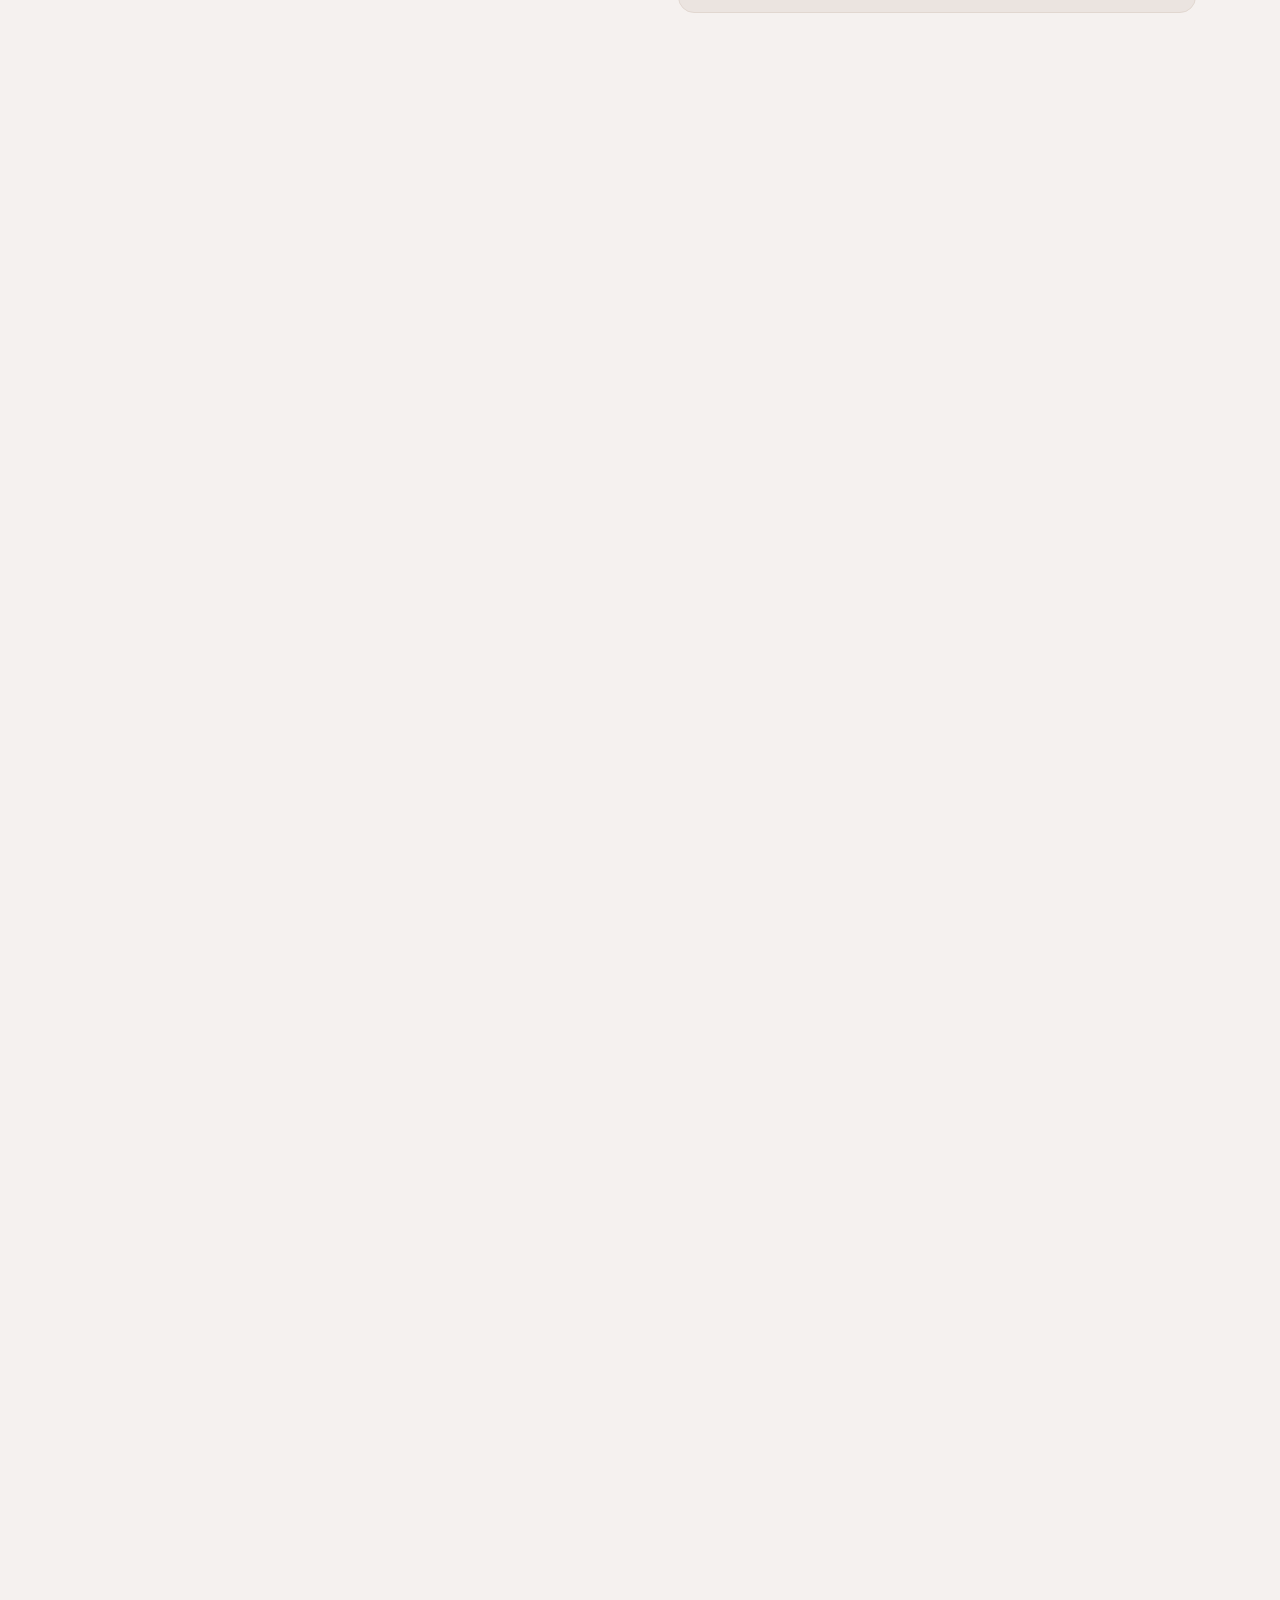
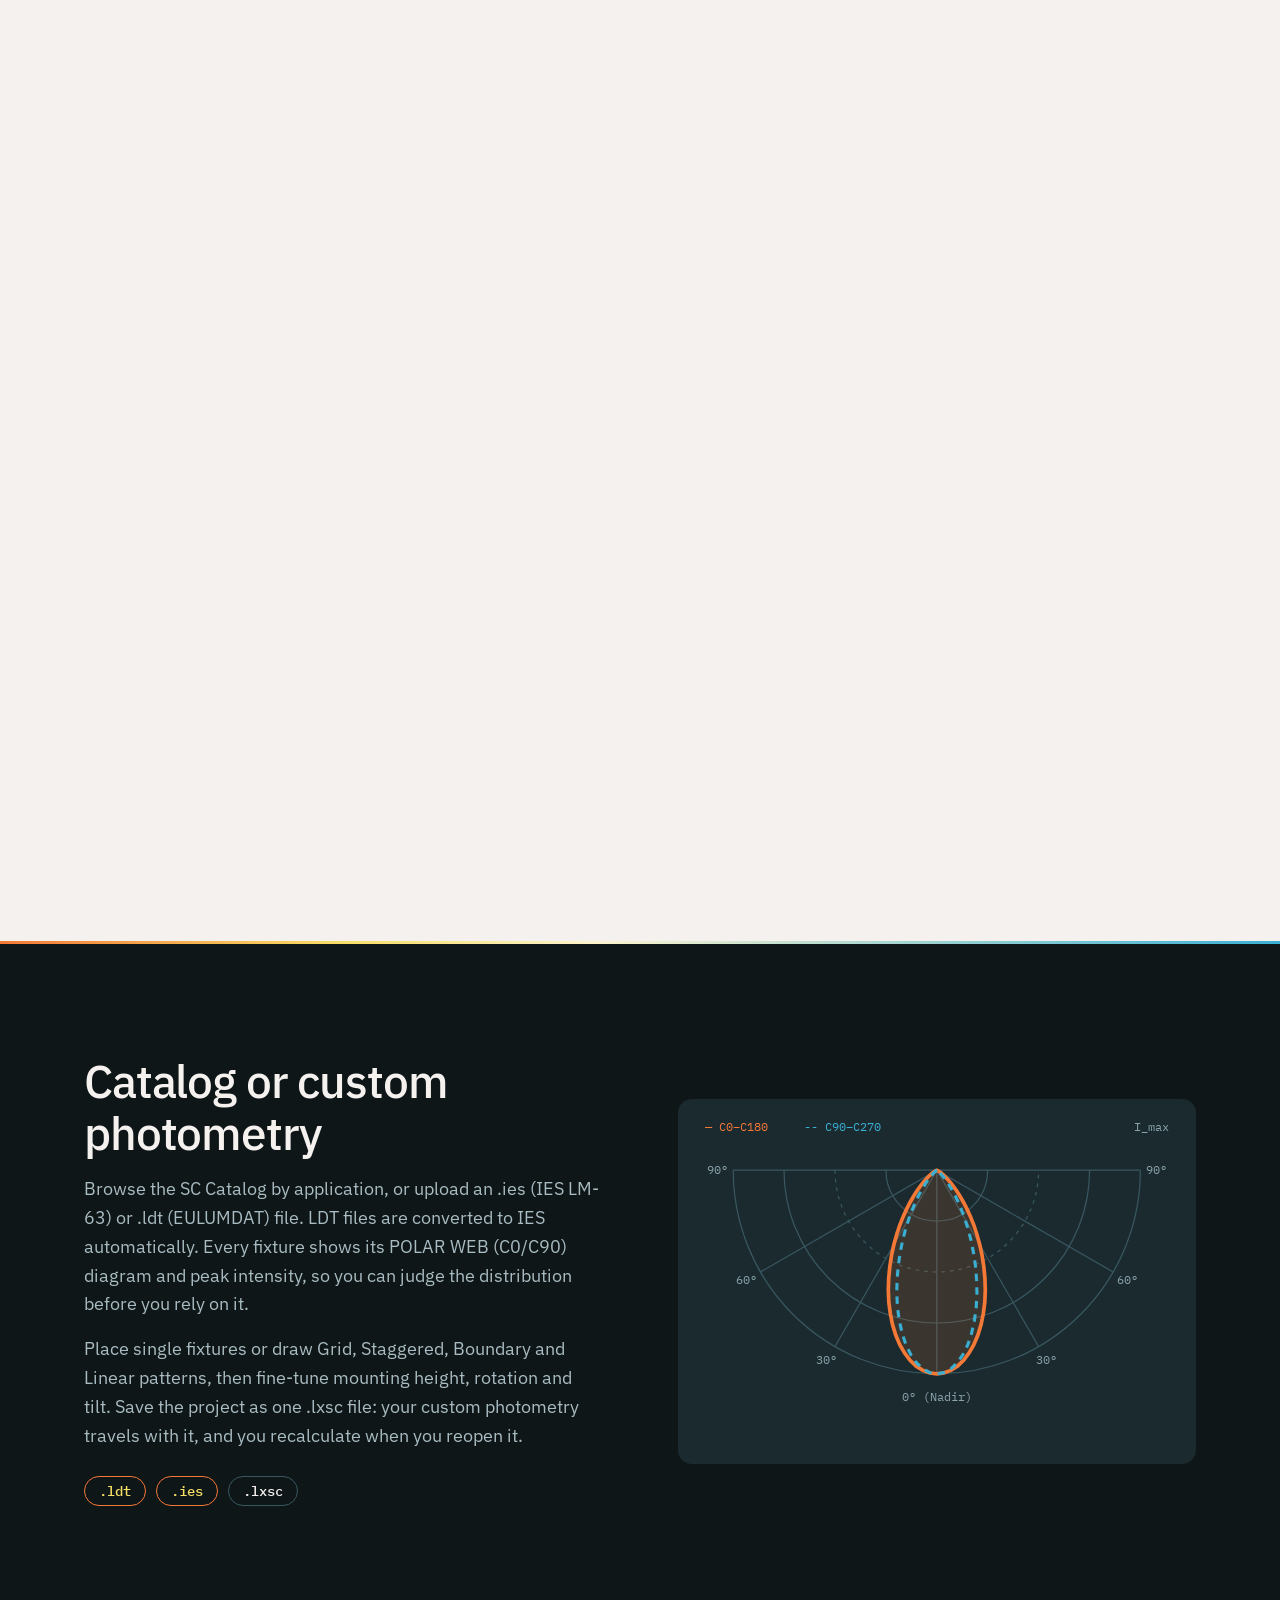
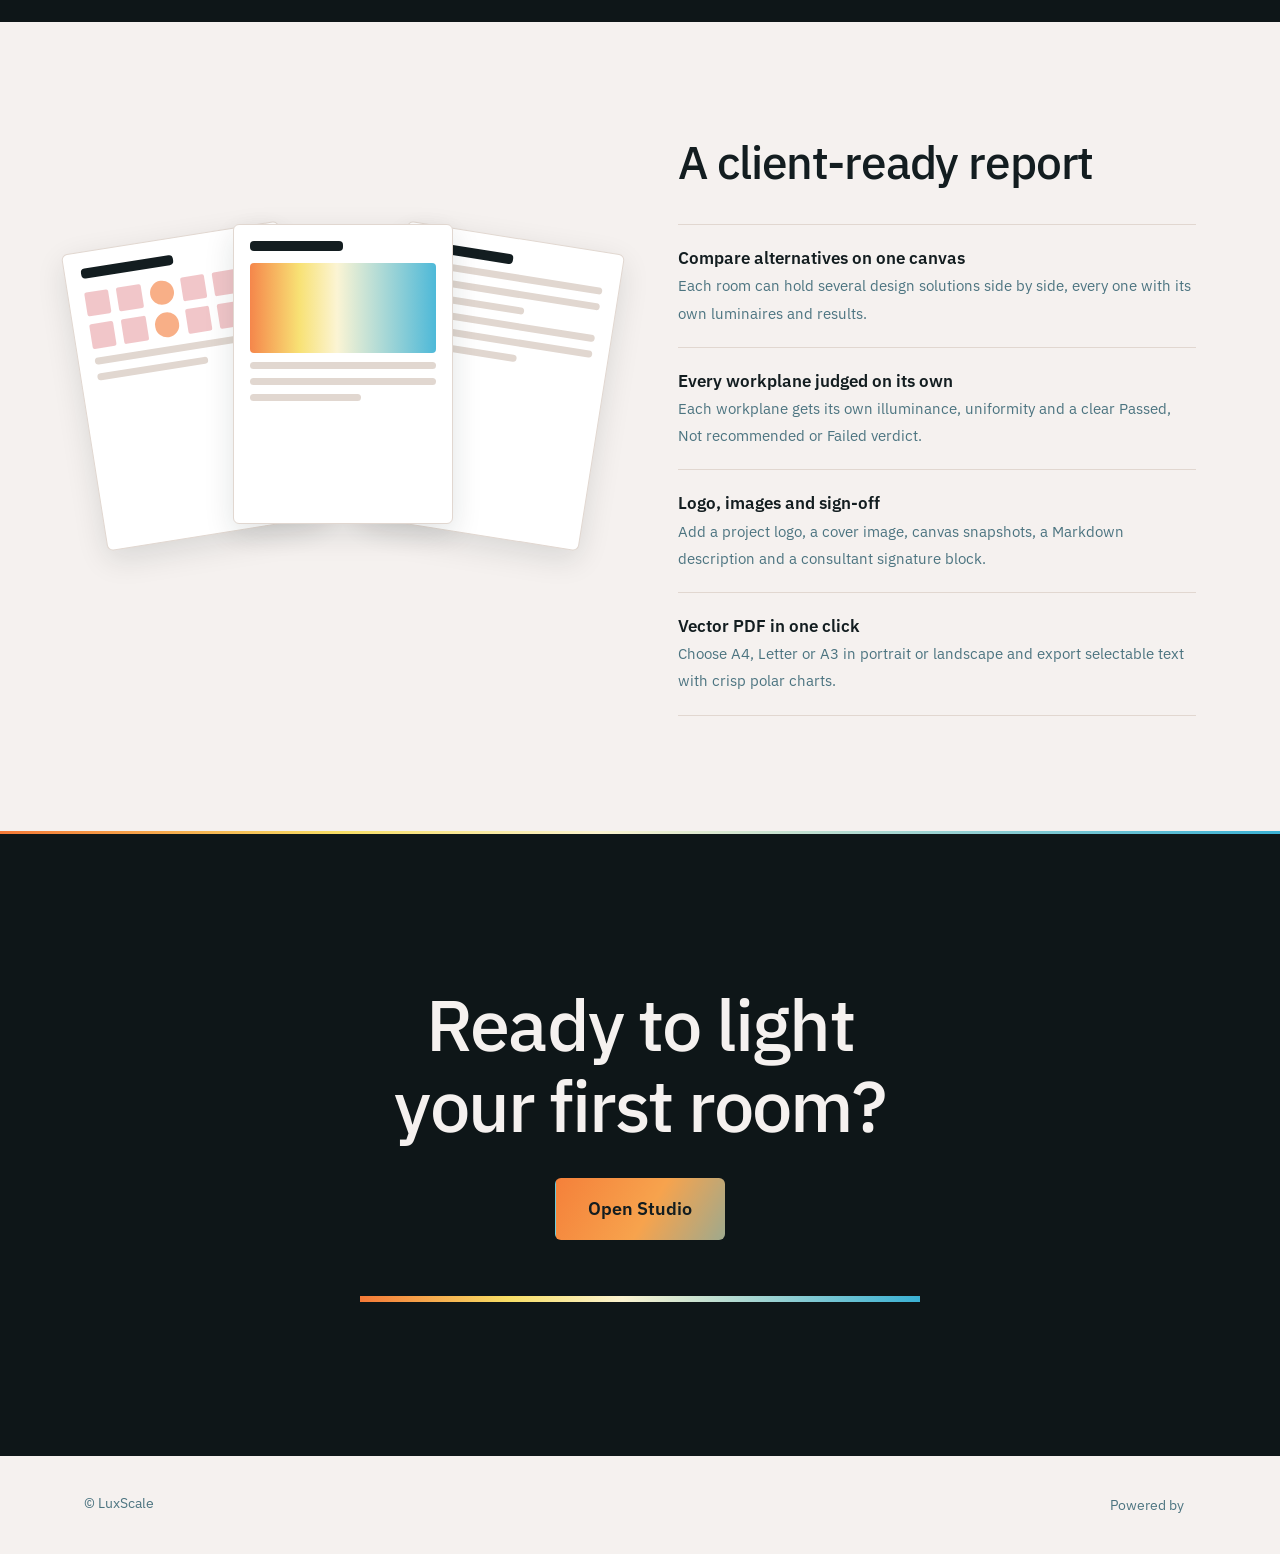
==== commit 92a843b9: "docs and button animation" ====
--- a/index.html
+++ b/index.html
@@ -3,17 +3,17 @@
 <head>
 <meta charset="utf-8">
 <meta name="viewport" content="width=device-width, initial-scale=1, viewport-fit=cover">
-<title>LuxScale Studio – light the room before you build it</title>
+<title>LuxScale Studio – from floor plan to compliance report</title>
 <!-- share-tags -->
-<meta name="description" content="Draw or import your DWG, follow the guided steps, and get a lighting study checked against EN 12464-1.">
+<meta name="description" content="A browser-based lighting design workspace. Draw or import rooms, place luminaires, check results against EN 12464-1 and export a vector PDF report.">
 <meta name="theme-color" content="#131d20">
 <link rel="canonical" href="https://lxscale.com/">
 <link rel="apple-touch-icon" href="assets/img/apple-touch-icon.png">
 
 <meta property="og:type" content="website">
 <meta property="og:site_name" content="LuxScale">
-<meta property="og:title" content="LuxScale Studio – light the room before you build it">
-<meta property="og:description" content="Draw or import your DWG, follow the guided steps, and get a lighting study checked against EN 12464-1.">
+<meta property="og:title" content="LuxScale Studio – from floor plan to compliance report">
+<meta property="og:description" content="A browser-based lighting design workspace. Draw or import rooms, place luminaires, check results against EN 12464-1 and export a vector PDF report.">
 <meta property="og:url" content="https://lxscale.com/">
 <meta property="og:image" content="https://lxscale.com/assets/img/og-image.png">
 <meta property="og:image:width" content="1200">
@@ -21,8 +21,8 @@
 <meta property="og:image:alt" content="LuxScale logo">
 <meta property="og:locale" content="en_US">
 <meta name="twitter:card" content="summary_large_image">
-<meta name="twitter:title" content="LuxScale Studio – light the room before you build it">
-<meta name="twitter:description" content="Draw or import your DWG, follow the guided steps, and get a lighting study checked against EN 12464-1.">
+<meta name="twitter:title" content="LuxScale Studio – from floor plan to compliance report">
+<meta name="twitter:description" content="A browser-based lighting design workspace. Draw or import rooms, place luminaires, check results against EN 12464-1 and export a vector PDF report.">
 <meta name="twitter:image" content="https://lxscale.com/assets/img/og-image.png">
 <!-- /share-tags -->
 <link rel="preconnect" href="https://fonts.googleapis.com"><link rel="preconnect" href="https://fonts.gstatic.com" crossorigin>
@@ -45,18 +45,18 @@
 <div id="site-header"></div>
 <main id="top">
 <div class="hero"><canvas id="cv" aria-hidden="true"></canvas><div class="w">
-<h1 class="rise" style="animation-delay:.4s">Light the room before you build it.</h1>
-<p class="rise" style="animation-delay:.7s">Draw it or import your DWG, follow the guided steps, and get a study checked against EN 12464-1.</p>
+<h1 class="rise" style="animation-delay:.4s">From floor plan to compliance report.</h1>
+<p class="rise" style="animation-delay:.7s">Draw or import your rooms, place luminaires, check the results against EN 12464-1 and export a vector PDF report, all in your browser.</p>
 <div class="cta rise" style="animation-delay:1s"><a class="btn big" href="#path">Learn more</a></div>
 </div></div>
 
 <section id="path" class="scrolly" style="--n:4"><div class="sk"><div class="w">
-<div><h2>Four steps from plan to report</h2><p class="sub">Studio asks one thing at a time, so a first study never starts from a blank screen.</p></div>
+<div><h2>From first room to finished report</h2><p class="sub">The Quickstart wizard asks one thing at a time, so a first study never starts from a blank screen.</p></div>
 <div class="sg"><div><div class="sp">
-<article data-s="0" class="on"><div class="n">Step 1</div><h3>Bring your plan, or type the room</h3><p>Upload a DWG or DXF, let Studio detect the rooms and confirm the unit scale. No drawing? Enter the shape and dimensions by hand.</p></article>
-<article data-s="1"><div class="n">Step 2</div><h3>Follow the standard, or set your own</h3><p>Pick the standard and the targets fill in for you. Designing to your own brief? Set the targets yourself.</p></article>
-<article data-s="2"><div class="n">Step 3</div><h3>Set heights for every fixture</h3><p>Give the ceiling height and the mounting height for each fixture, and place them by hand or let the engine propose a layout.</p></article>
-<article data-s="3"><div class="n">Step 4</div><h3>Review, calculate, report</h3><p>Edit any step, run the calculation, and read the result on the page. Export the same report as a PDF.</p></article>
+<article data-s="0" class="on"><div class="n">Step 1</div><h3>Bring your plan or draw the room</h3><p>Import a .dxf or .dwg drawing and Studio detects the rooms for you. Split open spaces, merge rooms and pick the source unit. No drawing? Sketch the room on the canvas or type its coordinates.</p></article>
+<article data-s="1"><div class="n">Step 2</div><h3>Set the workplane and the target</h3><p>Pick an EN 12464-1 activity and its illuminance and uniformity targets fill in, or enter your own. Then set the task height, wall zone, surface reflectances and maintenance factor.</p></article>
+<article data-s="2"><div class="n">Step 3</div><h3>Add luminaires</h3><p>Choose from the SC Catalog or upload your own .ies or .ldt file. Place fixtures one by one, draw a grid, or let Automate test layouts and return up to five ranked solutions.</p></article>
+<article data-s="3"><div class="n">Step 4</div><h3>Calculate, compare, report</h3><p>Press Calculate Room to see average, minimum and maximum illuminance, uniformity and power density with a clear compliance verdict. Compare solutions side by side, then export a PDF.</p></article>
 </div><div class="dots"><button type="button" aria-label="Step 1" class="on"></button><button type="button" aria-label="Step 2"></button><button type="button" aria-label="Step 3"></button><button type="button" aria-label="Step 4"></button></div></div>
 <div class="stage" data-a="-1" aria-hidden="true"><svg viewBox="0 0 400 300">
 <defs><linearGradient id="gr"><stop offset="0" stop-color="#f47937"/><stop offset=".27" stop-color="#f7de65"/><stop offset=".47" stop-color="#fbf3cf"/><stop offset="1" stop-color="#3ab1d4"/></linearGradient><linearGradient id="gv" x1="0" y1="0" x2="0" y2="1"><stop offset="0" stop-color="#f7de65" stop-opacity=".95"/><stop offset="1" stop-color="#3ab1d4" stop-opacity=".25"/></linearGradient></defs>
@@ -76,24 +76,21 @@
 </div></div></section>
 
 <section id="fixtures" class="dark"><div class="w two">
-<div><h2 data-i18n="fix.h">Use your own fixtures</h2><p class="sub">Upload an IES or LDT file and inspect its polar curves before you place a single luminaire: the intensity at every angle from straight down, and the beam angle where it falls to half of its peak. LDT files convert to IES for you.</p>
-<p class="sub">Save the whole study as one .lxsc file. Every IES you used travels inside it, so it reopens on any machine exactly as you left it.</p>
+<div><h2 data-i18n="fix.h">Catalog or custom photometry</h2><p class="sub">Browse the SC Catalog by application, or upload an .ies (IES LM-63) or .ldt (EULUMDAT) file. LDT files are converted to IES automatically. Every fixture shows its POLAR WEB (C0/C90) diagram and peak intensity, so you can judge the distribution before you rely on it.</p>
+<p class="sub">Place single fixtures or draw Grid, Staggered, Boundary and Linear patterns, then fine-tune mounting height, rotation and tilt. Save the project as one .lxsc file: your custom photometry travels with it, and you recalculate when you reopen it.</p>
 <div class="chips"><span class="a">.ldt</span><span class="a">.ies</span><span>.lxsc</span></div></div>
-<div class="polar" id="polar" role="img" aria-label="Polar intensity diagram with C0 and C90 curves and the 50% beam angle marked"><svg viewBox="0 0 400 270"><g class="g"><path d="M158.8 48A41.2 41.2 0 0 0 241.2 48"/><path d="M117.5 48A82.5 82.5 0 0 0 282.5 48" stroke-dasharray="3 4"/><path d="M76.2 48A123.8 123.8 0 0 0 323.8 48"/><path d="M35.0 48A165.0 165.0 0 0 0 365.0 48"/><path d="M200 48L35.0 48.0"/><path d="M200 48L57.1 130.5"/><path d="M200 48L117.5 190.9"/><path d="M200 48L200.0 213.0"/><path d="M200 48L282.5 190.9"/><path d="M200 48L342.9 130.5"/><path d="M200 48L365.0 48.0"/></g><text class="pt" x="22.0" y="51.0" text-anchor="middle">90°</text><text class="pt" x="45.8" y="140.0" text-anchor="middle">60°</text><text class="pt" x="111.0" y="205.2" text-anchor="middle">30°</text><text class="pt" x="289.0" y="205.2" text-anchor="middle">30°</text><text class="pt" x="354.2" y="140.0" text-anchor="middle">60°</text><text class="pt" x="378.0" y="51.0" text-anchor="middle">90°</text><text class="pt" x="200" y="235" text-anchor="middle">0° (Nadir)</text><text class="pt" x="12" y="16" style="fill:#f47937">— C0–C180</text><text class="pt" x="92" y="16" style="fill:#3ab1d4">-- C90–C270</text><text class="pt" x="388" y="16" text-anchor="end">I_max</text><path class="c0" pathLength="1" d="M200.0 48.0 L200.0 48.0 L200.0 48.0 L200.0 48.0 L200.0 48.0 L200.0 48.0 L200.0 48.0 L200.0 48.0 L199.9 48.0 L199.9 48.0 L199.8 48.1 L199.6 48.2 L199.3 48.3 L198.9 48.5 L198.4 48.8 L197.8 49.3 L196.9 49.9 L195.8 50.8 L194.5 52.0 L192.9 53.5 L191.1 55.5 L189.0 57.9 L186.7 60.9 L184.1 64.4 L181.4 68.7 L178.6 73.5 L175.7 79.1 L172.8 85.4 L170.0 92.4 L167.5 100.1 L165.2 108.3 L163.3 117.0 L161.9 126.2 L161.0 135.6 L160.7 145.2 L161.1 154.8 L162.3 164.1 L164.1 173.1 L166.7 181.6 L170.0 189.4 L173.9 196.2 L178.3 202.1 L183.3 206.8 L188.7 210.2 L194.3 212.3 L200.0 213.0 L205.7 212.3 L211.3 210.2 L216.7 206.8 L221.7 202.1 L226.1 196.2 L230.0 189.4 L233.3 181.6 L235.9 173.1 L237.7 164.1 L238.9 154.8 L239.3 145.2 L239.0 135.6 L238.1 126.2 L236.7 117.0 L234.8 108.3 L232.5 100.1 L230.0 92.4 L227.2 85.4 L224.3 79.1 L221.4 73.5 L218.6 68.7 L215.9 64.4 L213.3 60.9 L211.0 57.9 L208.9 55.5 L207.1 53.5 L205.5 52.0 L204.2 50.8 L203.1 49.9 L202.2 49.3 L201.6 48.8 L201.1 48.5 L200.7 48.3 L200.4 48.2 L200.2 48.1 L200.1 48.0 L200.1 48.0 L200.0 48.0 L200.0 48.0 L200.0 48.0 L200.0 48.0 L200.0 48.0 L200.0 48.0 L200.0 48.0 L200.0 48.0"/><path class="c90" d="M200.0 48.0 L200.0 48.0 L200.0 48.0 L200.0 48.0 L200.0 48.0 L200.0 48.0 L200.0 48.0 L200.0 48.0 L200.0 48.0 L200.0 48.0 L200.0 48.0 L200.0 48.0 L200.0 48.0 L199.9 48.0 L199.8 48.1 L199.7 48.2 L199.5 48.3 L199.3 48.5 L198.9 48.8 L198.3 49.3 L197.6 50.0 L196.7 51.0 L195.5 52.3 L194.1 54.1 L192.4 56.5 L190.4 59.5 L188.1 63.2 L185.6 67.8 L182.9 73.3 L180.2 79.7 L177.4 87.2 L174.7 95.5 L172.3 104.8 L170.3 114.8 L168.7 125.5 L167.8 136.6 L167.5 147.9 L168.1 159.1 L169.6 170.0 L171.9 180.3 L175.0 189.6 L179.0 197.6 L183.6 204.2 L188.7 209.0 L194.3 212.0 L200.0 213.0 L205.7 212.0 L211.3 209.0 L216.4 204.2 L221.0 197.6 L225.0 189.6 L228.1 180.3 L230.4 170.0 L231.9 159.1 L232.5 147.9 L232.2 136.6 L231.3 125.5 L229.7 114.8 L227.7 104.8 L225.3 95.5 L222.6 87.2 L219.8 79.7 L217.1 73.3 L214.4 67.8 L211.9 63.2 L209.6 59.5 L207.6 56.5 L205.9 54.1 L204.5 52.3 L203.3 51.0 L202.4 50.0 L201.7 49.3 L201.1 48.8 L200.7 48.5 L200.5 48.3 L200.3 48.2 L200.2 48.1 L200.1 48.0 L200.0 48.0 L200.0 48.0 L200.0 48.0 L200.0 48.0 L200.0 48.0 L200.0 48.0 L200.0 48.0 L200.0 48.0 L200.0 48.0 L200.0 48.0 L200.0 48.0 L200.0 48.0 L200.0 48.0"/><g class="bm"><path class="bl" d="M200 48L125.1 195.0M200 48L274.9 195.0"/><path class="ba" d="M162.5 121.5A82.5 82.5 0 0 0 237.5 121.5"/><circle cx="162.5" cy="121.5" r="4.5"/><circle cx="237.5" cy="121.5" r="4.5"/><text class="pt" x="200" y="257" text-anchor="middle" style="fill:#f7de65">Beam angle: between the two points where intensity falls to 50% of I_max</text></g></svg></div>
+<div class="polar" id="polar" role="img" aria-label="Polar intensity diagram with C0 and C90 curves"><svg viewBox="0 0 400 270"><g class="g"><path d="M158.8 48A41.2 41.2 0 0 0 241.2 48"/><path d="M117.5 48A82.5 82.5 0 0 0 282.5 48" stroke-dasharray="3 4"/><path d="M76.2 48A123.8 123.8 0 0 0 323.8 48"/><path d="M35.0 48A165.0 165.0 0 0 0 365.0 48"/><path d="M200 48L35.0 48.0"/><path d="M200 48L57.1 130.5"/><path d="M200 48L117.5 190.9"/><path d="M200 48L200.0 213.0"/><path d="M200 48L282.5 190.9"/><path d="M200 48L342.9 130.5"/><path d="M200 48L365.0 48.0"/></g><text class="pt" x="22.0" y="51.0" text-anchor="middle">90°</text><text class="pt" x="45.8" y="140.0" text-anchor="middle">60°</text><text class="pt" x="111.0" y="205.2" text-anchor="middle">30°</text><text class="pt" x="289.0" y="205.2" text-anchor="middle">30°</text><text class="pt" x="354.2" y="140.0" text-anchor="middle">60°</text><text class="pt" x="378.0" y="51.0" text-anchor="middle">90°</text><text class="pt" x="200" y="235" text-anchor="middle">0° (Nadir)</text><text class="pt" x="12" y="16" style="fill:#f47937">— C0–C180</text><text class="pt" x="92" y="16" style="fill:#3ab1d4">-- C90–C270</text><text class="pt" x="388" y="16" text-anchor="end">I_max</text><path class="c0" pathLength="1" d="M200.0 48.0 L200.0 48.0 L200.0 48.0 L200.0 48.0 L200.0 48.0 L200.0 48.0 L200.0 48.0 L200.0 48.0 L199.9 48.0 L199.9 48.0 L199.8 48.1 L199.6 48.2 L199.3 48.3 L198.9 48.5 L198.4 48.8 L197.8 49.3 L196.9 49.9 L195.8 50.8 L194.5 52.0 L192.9 53.5 L191.1 55.5 L189.0 57.9 L186.7 60.9 L184.1 64.4 L181.4 68.7 L178.6 73.5 L175.7 79.1 L172.8 85.4 L170.0 92.4 L167.5 100.1 L165.2 108.3 L163.3 117.0 L161.9 126.2 L161.0 135.6 L160.7 145.2 L161.1 154.8 L162.3 164.1 L164.1 173.1 L166.7 181.6 L170.0 189.4 L173.9 196.2 L178.3 202.1 L183.3 206.8 L188.7 210.2 L194.3 212.3 L200.0 213.0 L205.7 212.3 L211.3 210.2 L216.7 206.8 L221.7 202.1 L226.1 196.2 L230.0 189.4 L233.3 181.6 L235.9 173.1 L237.7 164.1 L238.9 154.8 L239.3 145.2 L239.0 135.6 L238.1 126.2 L236.7 117.0 L234.8 108.3 L232.5 100.1 L230.0 92.4 L227.2 85.4 L224.3 79.1 L221.4 73.5 L218.6 68.7 L215.9 64.4 L213.3 60.9 L211.0 57.9 L208.9 55.5 L207.1 53.5 L205.5 52.0 L204.2 50.8 L203.1 49.9 L202.2 49.3 L201.6 48.8 L201.1 48.5 L200.7 48.3 L200.4 48.2 L200.2 48.1 L200.1 48.0 L200.1 48.0 L200.0 48.0 L200.0 48.0 L200.0 48.0 L200.0 48.0 L200.0 48.0 L200.0 48.0 L200.0 48.0 L200.0 48.0"/><path class="c90" d="M200.0 48.0 L200.0 48.0 L200.0 48.0 L200.0 48.0 L200.0 48.0 L200.0 48.0 L200.0 48.0 L200.0 48.0 L200.0 48.0 L200.0 48.0 L200.0 48.0 L200.0 48.0 L200.0 48.0 L199.9 48.0 L199.8 48.1 L199.7 48.2 L199.5 48.3 L199.3 48.5 L198.9 48.8 L198.3 49.3 L197.6 50.0 L196.7 51.0 L195.5 52.3 L194.1 54.1 L192.4 56.5 L190.4 59.5 L188.1 63.2 L185.6 67.8 L182.9 73.3 L180.2 79.7 L177.4 87.2 L174.7 95.5 L172.3 104.8 L170.3 114.8 L168.7 125.5 L167.8 136.6 L167.5 147.9 L168.1 159.1 L169.6 170.0 L171.9 180.3 L175.0 189.6 L179.0 197.6 L183.6 204.2 L188.7 209.0 L194.3 212.0 L200.0 213.0 L205.7 212.0 L211.3 209.0 L216.4 204.2 L221.0 197.6 L225.0 189.6 L228.1 180.3 L230.4 170.0 L231.9 159.1 L232.5 147.9 L232.2 136.6 L231.3 125.5 L229.7 114.8 L227.7 104.8 L225.3 95.5 L222.6 87.2 L219.8 79.7 L217.1 73.3 L214.4 67.8 L211.9 63.2 L209.6 59.5 L207.6 56.5 L205.9 54.1 L204.5 52.3 L203.3 51.0 L202.4 50.0 L201.7 49.3 L201.1 48.8 L200.7 48.5 L200.5 48.3 L200.3 48.2 L200.2 48.1 L200.1 48.0 L200.0 48.0 L200.0 48.0 L200.0 48.0 L200.0 48.0 L200.0 48.0 L200.0 48.0 L200.0 48.0 L200.0 48.0 L200.0 48.0 L200.0 48.0 L200.0 48.0 L200.0 48.0 L200.0 48.0"/></svg></div>
 </div></section>
 
 <section id="reports"><div class="w two">
 <div class="fan" id="fan" aria-hidden="true"><div class="sheet s1"><div class="hd"></div><div class="gr"><b></b><b></b><b></b><b></b><b></b><b></b><b></b><b></b><b></b><b></b><b></b><b></b></div><i></i><i class="s"></i></div>
 <div class="sheet s3"><div class="hd"></div><i></i><i></i><i class="s"></i><i></i><i></i><i class="s"></i></div>
 <div class="sheet s2"><div class="hd"></div><div class="im"></div><i></i><i></i><i class="s"></i></div></div>
-<div><h2 data-i18n="rep.h">A report you can hand over</h2>
-<div class="list"><div><b>Compare solutions side by side</b><span>Try several layouts for the same room and keep the one that works.</span></div>
-<div><b>Every task plane judged on its own</b><span>A weak area is never hidden behind a good average.</span></div>
-<div><b>Your photos, your sign-off</b><span>Capture canvas views, add images, and put a name on the study.</span></div>
-<div><b>One click to PDF</b><span>The report you read on the page is the report you send.</span></div></div></div>
+<div><h2 data-i18n="rep.h">A client-ready report</h2>
+<div class="list"><div><b>Compare alternatives on one canvas</b><span>Each room can hold several design solutions side by side, every one with its own luminaires and results.</span></div><div><b>Every workplane judged on its own</b><span>Each workplane gets its own illuminance, uniformity and a clear Passed, Not recommended or Failed verdict.</span></div><div><b>Logo, images and sign-off</b><span>Add a project logo, a cover image, canvas snapshots, a Markdown description and a consultant signature block.</span></div><div><b>Vector PDF in one click</b><span>Choose A4, Letter or A3 in portrait or landscape and export selectable text with crisp polar charts.</span></div></div></div>
 </div></section>
 
-<section class="dark final"><div class="w"><h2 data-i18n="end.h">Your room is waiting.</h2><a class="btn big" href="https://studio.lxscale.com/projects" data-studio data-i18n="cta.open">Open Studio</a><div class="sweep" id="sweep"></div></div></section>
+<section class="dark final"><div class="w"><h2 data-i18n="end.h">Ready to light your first room?</h2><a class="btn big" href="https://studio.lxscale.com/projects" data-studio data-i18n="cta.open">Open Studio</a><div class="sweep" id="sweep"></div></div></section>
 </main>
 <div id="site-footer"></div>
 <script src="js/layout.js"></script>
--- a/css/tokens.css
+++ b/css/tokens.css
@@ -4,3 +4,6 @@
 --sans:"IBM Plex Sans","IBM Plex Sans Arabic",system-ui,sans-serif;--mono:"IBM Plex Mono",ui-monospace,monospace;color-scheme:light}
 @media (prefers-color-scheme:dark){:root:not([data-theme="light"]){--bg:#131d20;--surf:#263a40;--line:#395760;--ink:#f5f1ef;--mute:#a9bcc2;color-scheme:dark}}
 :root[data-theme="dark"]{--bg:#131d20;--surf:#263a40;--line:#395760;--ink:#f5f1ef;--mute:#a9bcc2;color-scheme:dark}
+
+/* Same name as in Studio. Kept dark in both themes so text stays readable on the bright button gradient. */
+:root{--lx-surface:#131d20}
--- a/css/header.css
+++ b/css/header.css
@@ -22,3 +22,9 @@
 .hd-actions{margin-inline-start:auto}
 }
 @media (max-width:520px){.hd-studio{display:none}.nav-studio{display:block;margin-top:18px;text-align:center}}
+
+/* Open Studio buttons: animated brand gradient */
+@keyframes lx-automate-gradient{0%{background-position:0% 50%}100%{background-position:100% 50%}}
+a.btn[data-studio]:not(#vsign){background:linear-gradient(120deg,#f47936,#f7a34d 28%,#3bb0d4 68%,#7ad6dd);background-size:240% 240%;background-position:0% 50%;color:var(--lx-surface);border-color:transparent;animation:lx-automate-gradient 8s ease-in-out infinite alternate;transition:box-shadow .18s ease,transform .18s ease}
+a.btn[data-studio]:not(#vsign):hover{transform:translateY(-2px);box-shadow:0 8px 22px rgba(58,177,212,.35)}
+@media (prefers-reduced-motion:reduce){a.btn[data-studio]:not(#vsign){animation:none}}
--- a/css/final-footer.css
+++ b/css/final-footer.css
@@ -3,3 +3,9 @@
 .final{text-align:center;padding:clamp(96px,12vw,160px) 0}.final h2{margin:0 auto 32px;max-width:14ch;font-size:clamp(34px,6vw,72px)}
 .sweep{height:6px;background:var(--grad);width:0;margin:56px auto 0;transition:width 1.6s cubic-bezier(.2,.7,.2,1)}.sweep.in{width:min(560px,80%)}
 footer{padding:36px 0;font-size:14px;color:var(--mute)}footer .w{display:flex;flex-wrap:wrap;gap:12px 28px;justify-content:space-between}footer a{text-decoration:none}
+
+/* Short Circuit logo (hosted at shortcircuit.company): light logo on light theme, dark logo on dark theme */
+.sc-dark{display:none}
+@media (prefers-color-scheme:dark){:root:not([data-theme="light"]) .sc-light{display:none}:root:not([data-theme="light"]) .sc-dark{display:block}}
+:root[data-theme="dark"] .sc-light{display:none}:root[data-theme="dark"] .sc-dark{display:block}
+footer .pwr{display:inline-flex;align-items:center;gap:12px}footer .pwr img{height:26px;width:auto}
--- a/css/pages.css
+++ b/css/pages.css
@@ -35,3 +35,19 @@
 .fc h3{font-size:20px;font-weight:600;margin-bottom:8px}.fc p{color:var(--mute);font-size:16px}.fc a{display:inline-block;margin-top:10px;color:var(--ink)}
 .vpage .vcard{justify-self:center;margin:0 auto;max-width:640px}.vpage .vview{aspect-ratio:16/10}
 .vpage .vinfo{margin:56px auto 0}
+
+/* Powered-by card (About) */
+.pb{margin:56px 0 0;padding:28px;border:1px solid var(--line);border-inline-start:4px solid var(--red);border-radius:12px;background:var(--surf)}
+.pb .k{display:block;font:500 12px var(--mono);letter-spacing:.08em;text-transform:uppercase;color:var(--mute);margin-bottom:6px}
+.pb h3{font-size:24px;font-weight:600;margin:0 0 12px}.pb p{margin:0 0 14px;color:var(--ink)}
+.pb a{color:var(--ink);font-weight:500;text-underline-offset:3px}
+
+/* Logo in the empty corner of every inner page header (hidden on small screens) */
+.ph .w{position:relative}
+.ph-logo{position:absolute;inset-inline-end:24px;top:50%;transform:translateY(-50%);pointer-events:none}
+.ph-logo img{height:clamp(110px,15vw,190px);width:auto;display:block}
+.ph-logo .logo-dark{display:none}
+@media (prefers-color-scheme:dark){:root:not([data-theme="light"]) .ph-logo .logo-light{display:none}:root:not([data-theme="light"]) .ph-logo .logo-dark{display:block}}
+:root[data-theme="dark"] .ph-logo .logo-light{display:none}:root[data-theme="dark"] .ph-logo .logo-dark{display:block}
+@media (max-width:860px){.ph-logo{display:none}}
+.pb .pb-logo{height:48px;width:auto;margin:0 0 14px}
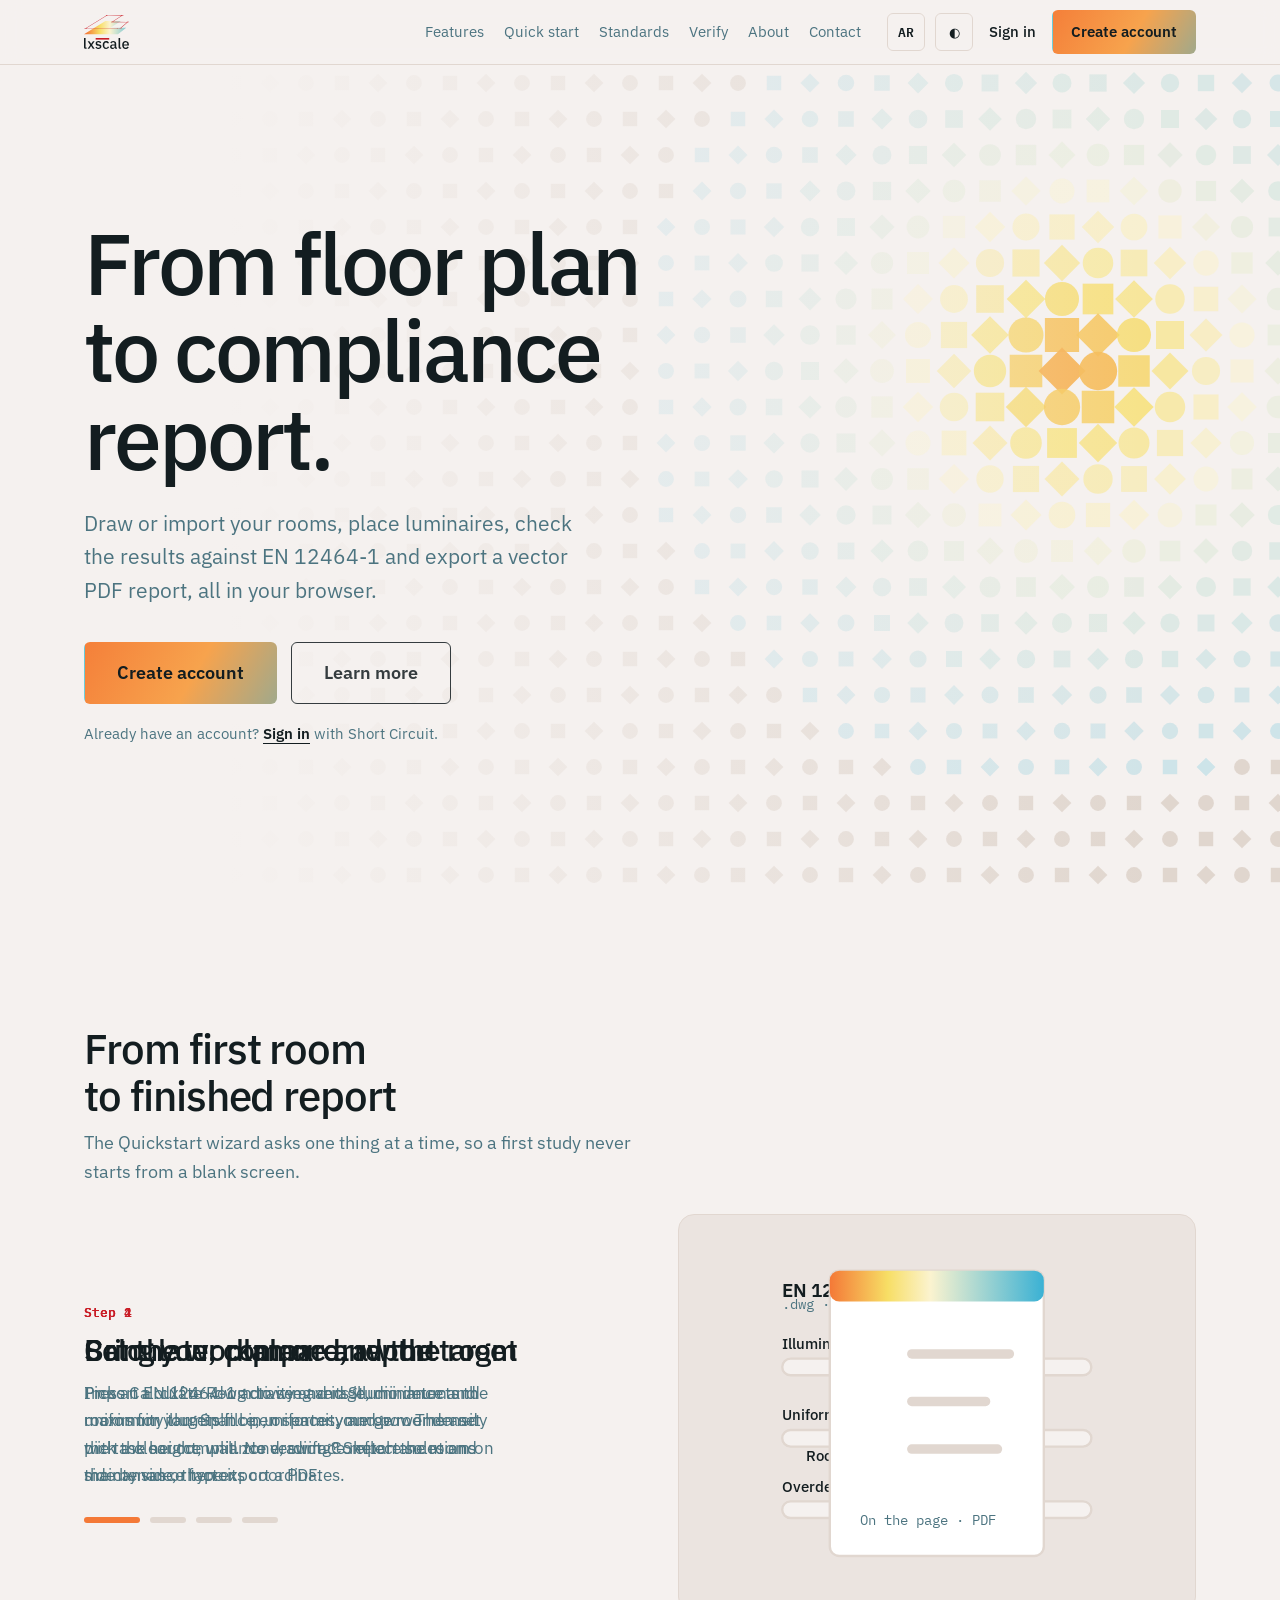
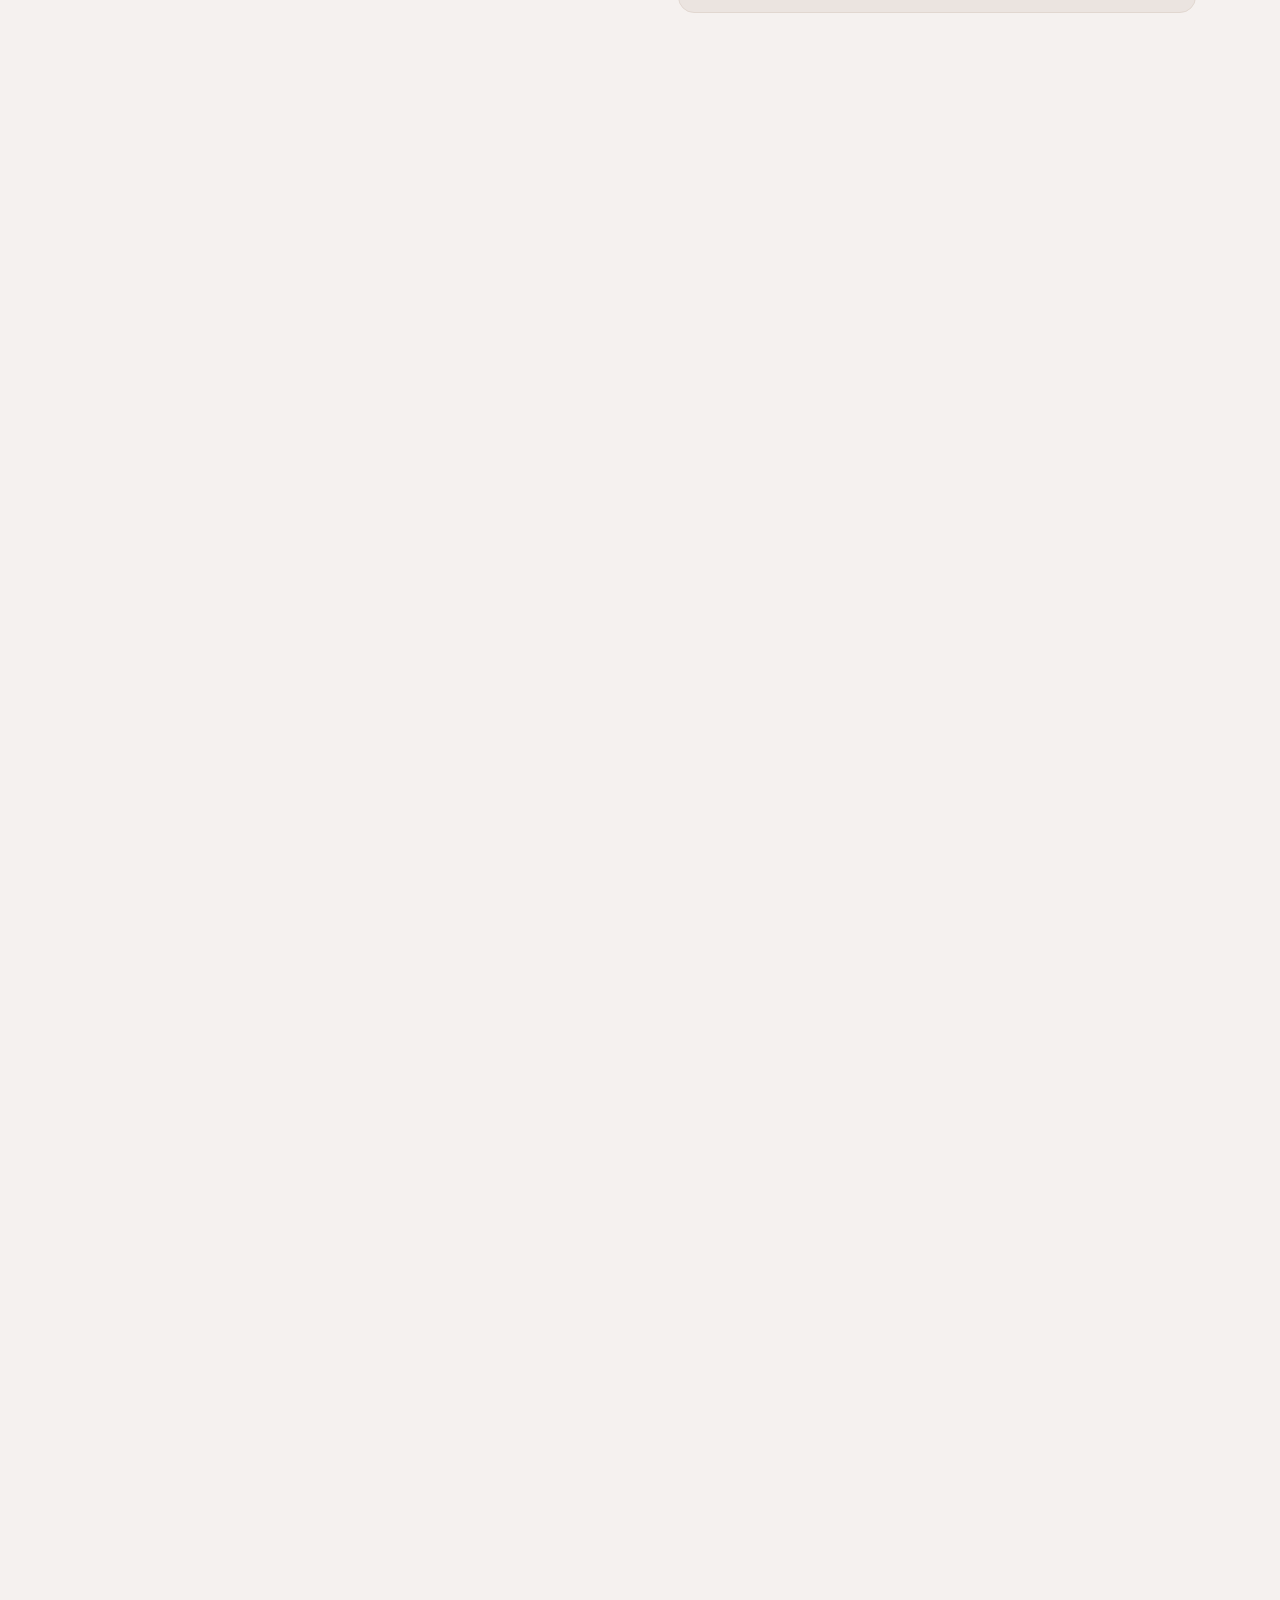
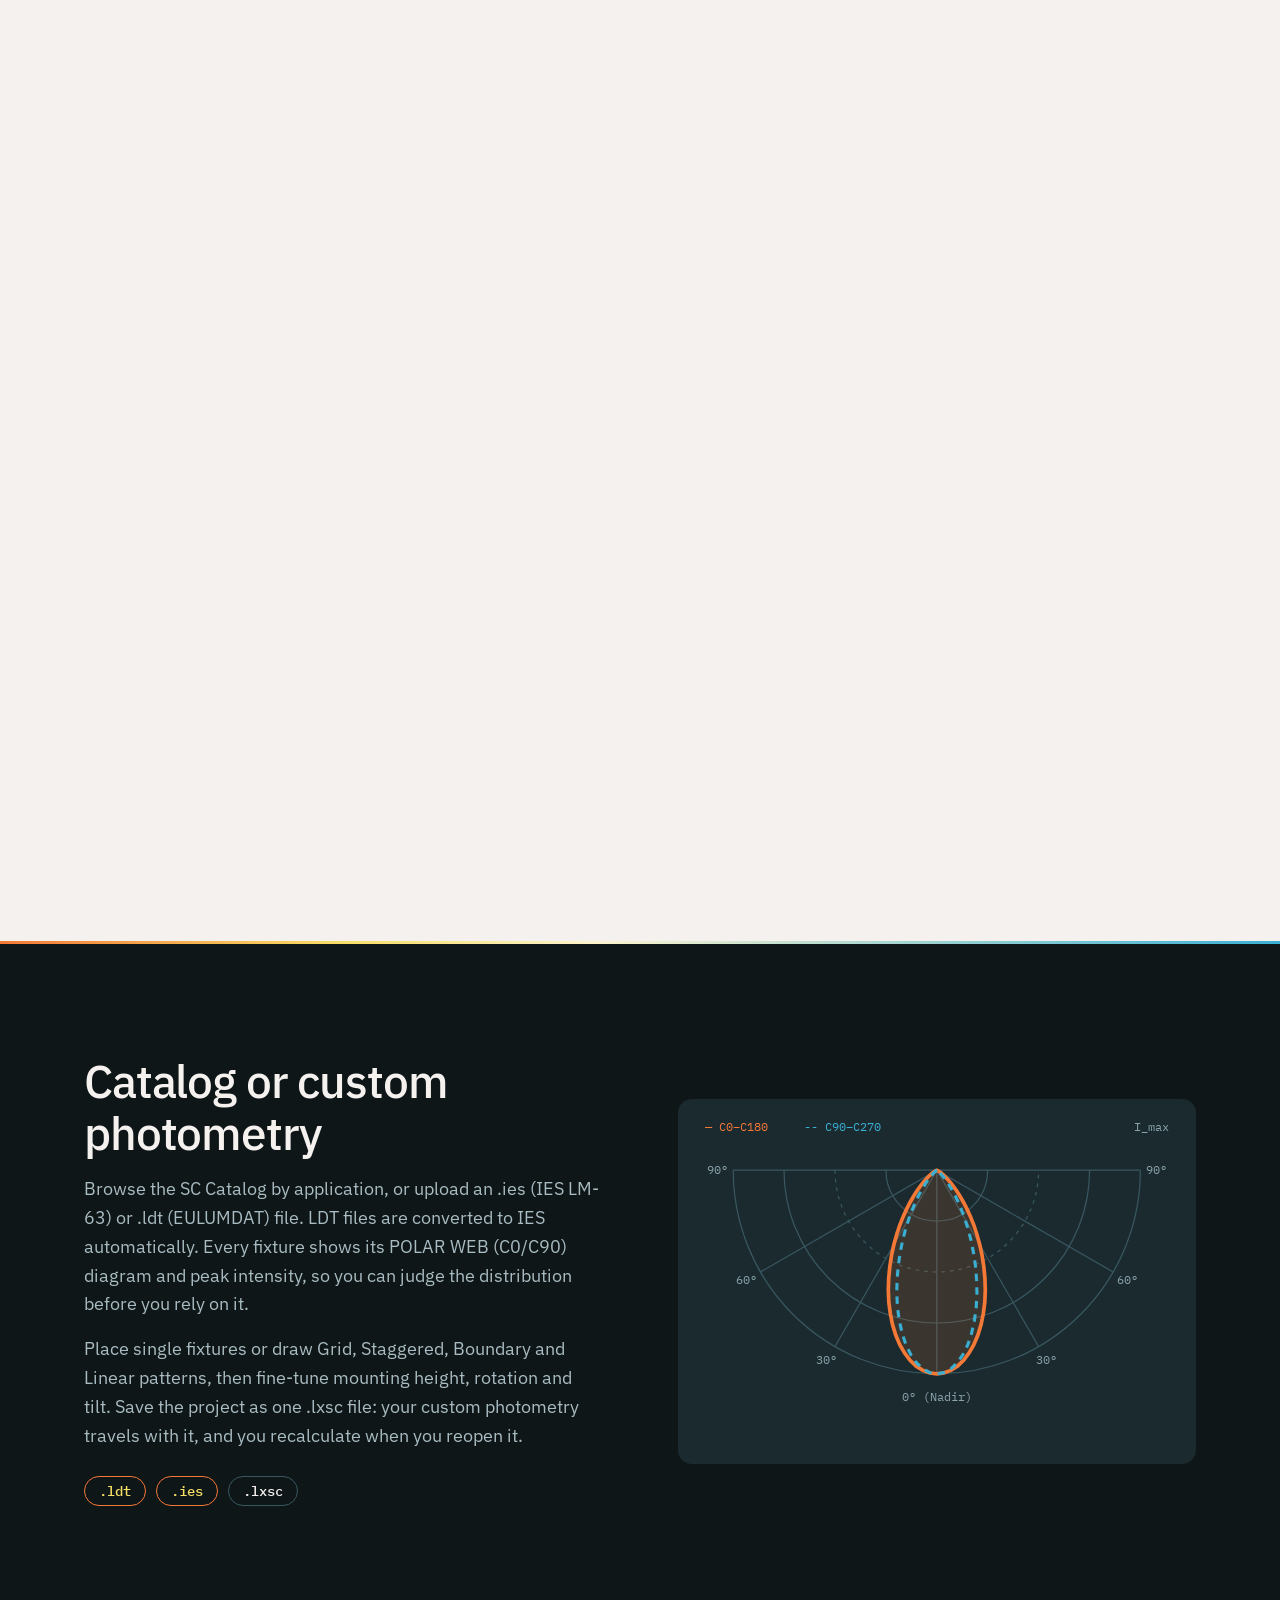
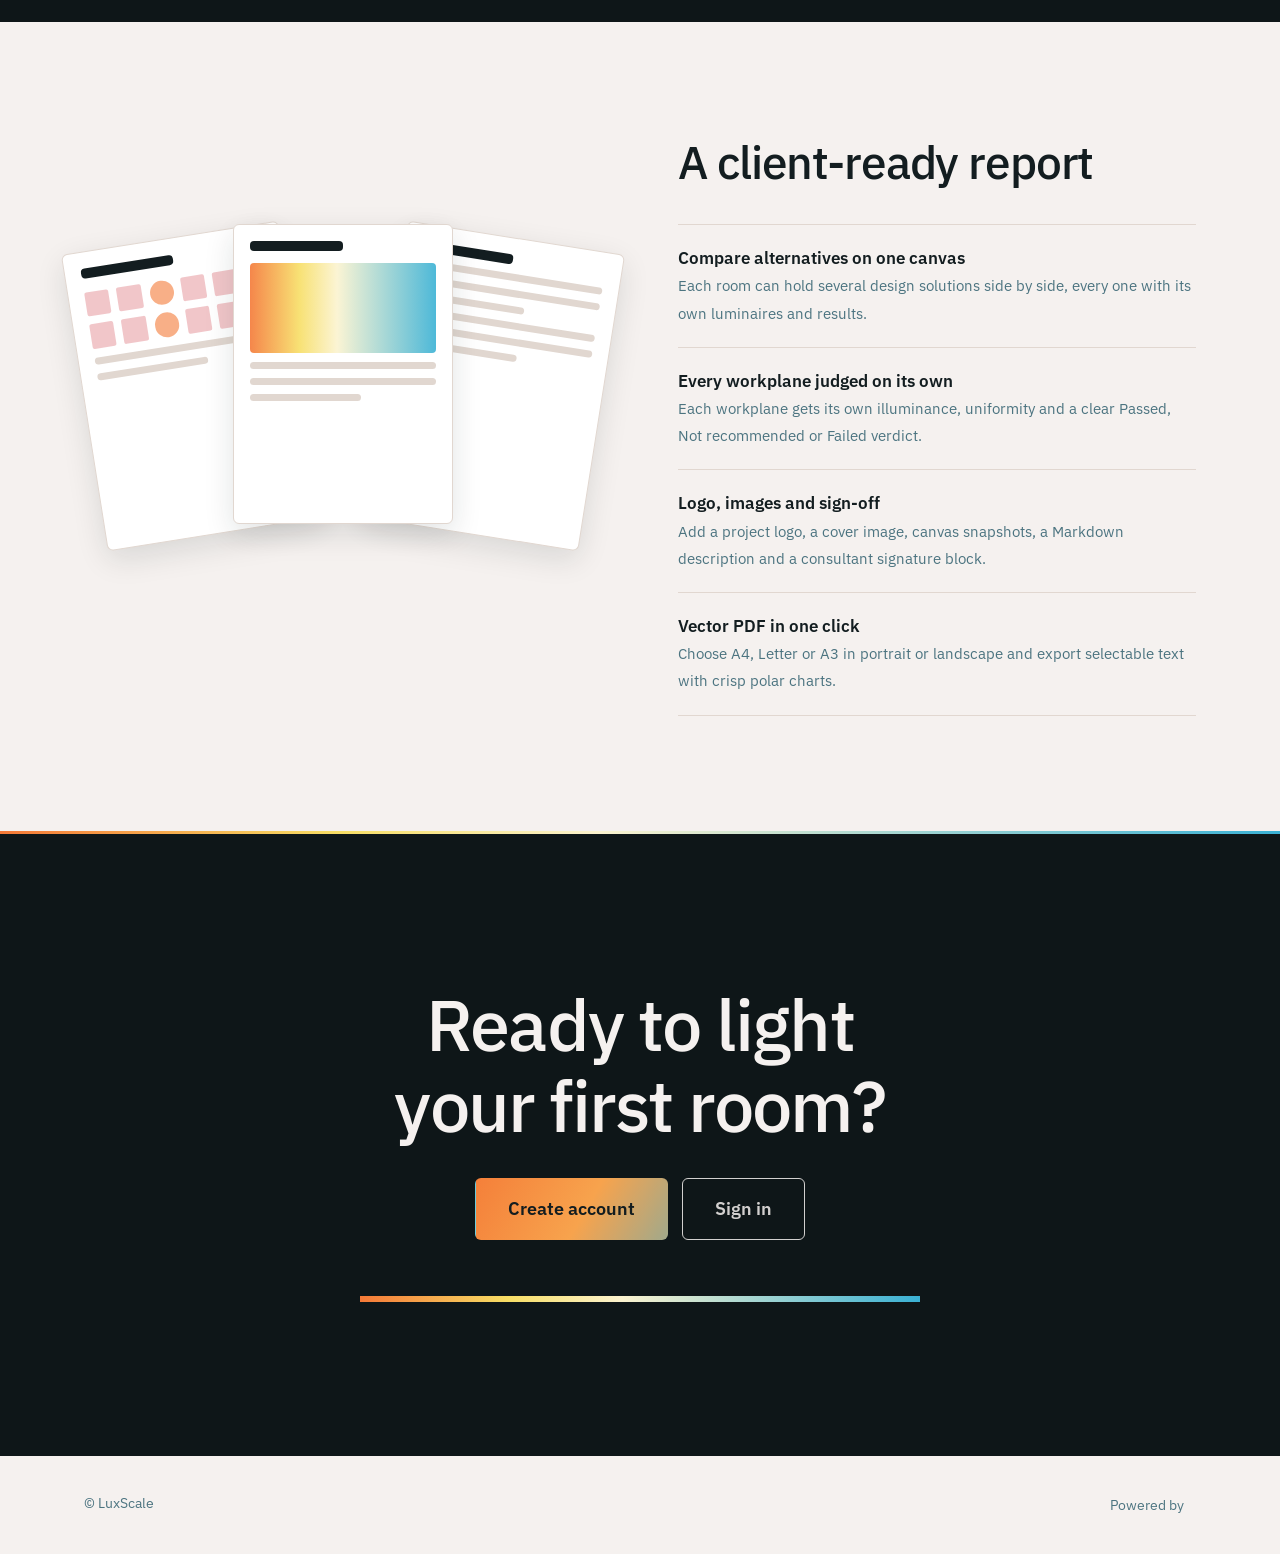
==== commit 02767d94: "seo" ====
--- a/index.html
+++ b/index.html
@@ -5,29 +5,37 @@
 <meta name="viewport" content="width=device-width, initial-scale=1, viewport-fit=cover">
 <title>LuxScale Studio – from floor plan to compliance report</title>
 <!-- share-tags -->
-<meta name="description" content="A browser-based lighting design workspace. Draw or import rooms, place luminaires, check results against EN 12464-1 and export a vector PDF report.">
+<meta name="description" content="Browser-based lighting design workspace. Draw or import DXF/DWG rooms, place luminaires, check EN 12464-1 compliance and export a vector PDF report.">
+<meta name="robots" content="index,follow,max-image-preview:large">
 <meta name="theme-color" content="#131d20">
 <link rel="canonical" href="https://lxscale.com/">
 <link rel="apple-touch-icon" href="assets/img/apple-touch-icon.png">
-
 <meta property="og:type" content="website">
 <meta property="og:site_name" content="LuxScale">
 <meta property="og:title" content="LuxScale Studio – from floor plan to compliance report">
-<meta property="og:description" content="A browser-based lighting design workspace. Draw or import rooms, place luminaires, check results against EN 12464-1 and export a vector PDF report.">
+<meta property="og:description" content="Browser-based lighting design workspace. Draw or import DXF/DWG rooms, place luminaires, check EN 12464-1 compliance and export a vector PDF report.">
 <meta property="og:url" content="https://lxscale.com/">
 <meta property="og:image" content="https://lxscale.com/assets/img/og-image.png">
+<meta property="og:image:secure_url" content="https://lxscale.com/assets/img/og-image.png">
+<meta property="og:image:type" content="image/png">
 <meta property="og:image:width" content="1200">
 <meta property="og:image:height" content="630">
 <meta property="og:image:alt" content="LuxScale logo">
+<meta property="og:logo" content="https://lxscale.com/assets/logo/lxscale_logo_light.svg">
 <meta property="og:locale" content="en_US">
+<meta property="og:locale:alternate" content="ar_AR">
 <meta name="twitter:card" content="summary_large_image">
 <meta name="twitter:title" content="LuxScale Studio – from floor plan to compliance report">
-<meta name="twitter:description" content="A browser-based lighting design workspace. Draw or import rooms, place luminaires, check results against EN 12464-1 and export a vector PDF report.">
+<meta name="twitter:description" content="Browser-based lighting design workspace. Draw or import DXF/DWG rooms, place luminaires, check EN 12464-1 compliance and export a vector PDF report.">
 <meta name="twitter:image" content="https://lxscale.com/assets/img/og-image.png">
+<meta name="twitter:image:alt" content="LuxScale logo">
+<script type="application/ld+json">{"@context":"https://schema.org","@type":"Organization","name":"LuxScale","url":"https://lxscale.com/","logo":"https://lxscale.com/assets/logo/lxscale_logo_light.svg"}</script>
+<script type="application/ld+json">{"@context":"https://schema.org","@type":"WebSite","name":"LuxScale Studio","url":"https://lxscale.com/","inLanguage":["en","ar"]}</script>
+<script type="application/ld+json">{"@context":"https://schema.org","@type":"SoftwareApplication","name":"LuxScale Studio","applicationCategory":"DesignApplication","operatingSystem":"Web browser","url":"https://lxscale.com/","image":"https://lxscale.com/assets/img/og-image.png","description":"Browser-based lighting design workspace: draw or import rooms, place luminaires, check EN 12464-1 compliance and export a vector PDF report."}</script>
 <!-- /share-tags -->
 <link rel="preconnect" href="https://fonts.googleapis.com"><link rel="preconnect" href="https://fonts.gstatic.com" crossorigin>
 <link href="https://fonts.googleapis.com/css2?family=IBM+Plex+Sans:wght@400;500;600&family=IBM+Plex+Sans+Arabic:wght@400;500;600&family=IBM+Plex+Mono:wght@400;500&display=swap" rel="stylesheet">
-<link rel="icon" href="assets/logo/favicon.svg">
+<link rel="icon" type="image/svg+xml" href="assets/logo/favicon.svg">
 <link rel="stylesheet" href="css/tokens.css">
 <link rel="stylesheet" href="css/base.css">
 <link rel="stylesheet" href="css/header.css">
@@ -47,7 +55,8 @@
 <div class="hero"><canvas id="cv" aria-hidden="true"></canvas><div class="w">
 <h1 class="rise" style="animation-delay:.4s">From floor plan to compliance report.</h1>
 <p class="rise" style="animation-delay:.7s">Draw or import your rooms, place luminaires, check the results against EN 12464-1 and export a vector PDF report, all in your browser.</p>
-<div class="cta rise" style="animation-delay:1s"><a class="btn big" href="#path">Learn more</a></div>
+<div class="cta rise" style="animation-delay:1s"><a class="btn big" data-signup href="https://studio.lxscale.com/login">Create account</a><a class="btn big ghost" href="#path">Learn more</a></div>
+<div class="cta-note rise" style="animation-delay:1.2s">Already have an account? <a data-login href="https://studio.lxscale.com/login">Sign in</a> with Short Circuit.</div>
 </div></div>
 
 <section id="path" class="scrolly" style="--n:4"><div class="sk"><div class="w">
@@ -90,7 +99,7 @@
 <div class="list"><div><b>Compare alternatives on one canvas</b><span>Each room can hold several design solutions side by side, every one with its own luminaires and results.</span></div><div><b>Every workplane judged on its own</b><span>Each workplane gets its own illuminance, uniformity and a clear Passed, Not recommended or Failed verdict.</span></div><div><b>Logo, images and sign-off</b><span>Add a project logo, a cover image, canvas snapshots, a Markdown description and a consultant signature block.</span></div><div><b>Vector PDF in one click</b><span>Choose A4, Letter or A3 in portrait or landscape and export selectable text with crisp polar charts.</span></div></div></div>
 </div></section>
 
-<section class="dark final"><div class="w"><h2 data-i18n="end.h">Ready to light your first room?</h2><a class="btn big" href="https://studio.lxscale.com/projects" data-studio data-i18n="cta.open">Open Studio</a><div class="sweep" id="sweep"></div></div></section>
+<section class="dark final"><div class="w"><h2 data-i18n="end.h">Ready to light your first room?</h2><div class="cta-row"><a class="btn big" data-signup href="https://studio.lxscale.com/login">Create account</a><a class="btn big ghost" data-login href="https://studio.lxscale.com/login">Sign in</a></div><div class="sweep" id="sweep"></div></div></section>
 </main>
 <div id="site-footer"></div>
 <script src="js/layout.js"></script>
--- a/css/header.css
+++ b/css/header.css
@@ -13,7 +13,9 @@
 :root[data-theme="dark"] .logo .logo-light{display:none}:root[data-theme="dark"] .logo .logo-dark{display:block}
 .hd-actions{display:flex;align-items:center;gap:10px}
 #lang{font:600 13px var(--mono)}
-#menu{display:none}.nav-studio{display:none}
+#menu{display:none}.nav-login,.nav-signup{display:none}
+.hd-signup{white-space:nowrap;padding:9px 18px;font-size:15px}
+.hd-login{font-size:15px;font-weight:500;color:var(--ink);text-decoration:none;padding:8px 6px;white-space:nowrap}.hd-login:hover{text-decoration:underline;text-underline-offset:4px}
 @media (max-width:980px){
 #menu{display:block}
 nav{display:none;position:absolute;inset:100% 0 auto 0;flex-direction:column;align-items:stretch;gap:0;background:var(--bg);border-bottom:1px solid var(--line);padding:6px 24px 20px;margin:0}
@@ -21,10 +23,18 @@
 nav a:not(.btn){padding:14px 0;font-size:17px;border-bottom:1px solid var(--line)}
 .hd-actions{margin-inline-start:auto}
 }
-@media (max-width:520px){.hd-studio{display:none}.nav-studio{display:block;margin-top:18px;text-align:center}}
+@media (max-width:520px){.hd-login{display:none}.hd-actions{gap:6px}header .hd-signup{padding:8px 11px;font-size:13px}.nav-login,.nav-signup{display:block}.nav-signup{margin-top:18px;text-align:center}}
 
-/* Open Studio buttons: animated brand gradient */
+/* Primary account buttons (Create account, Open Studio): animated brand gradient */
 @keyframes lx-automate-gradient{0%{background-position:0% 50%}100%{background-position:100% 50%}}
-a.btn[data-studio]:not(#vsign){background:linear-gradient(120deg,#f47936,#f7a34d 28%,#3bb0d4 68%,#7ad6dd);background-size:240% 240%;background-position:0% 50%;color:var(--lx-surface);border-color:transparent;animation:lx-automate-gradient 8s ease-in-out infinite alternate;transition:box-shadow .18s ease,transform .18s ease}
-a.btn[data-studio]:not(#vsign):hover{transform:translateY(-2px);box-shadow:0 8px 22px rgba(58,177,212,.35)}
-@media (prefers-reduced-motion:reduce){a.btn[data-studio]:not(#vsign){animation:none}}
+a.btn[data-studio]:not(#vsign),a.btn[data-signup]{background:linear-gradient(120deg,#f47936,#f7a34d 28%,#3bb0d4 68%,#7ad6dd);background-size:240% 240%;background-position:0% 50%;color:var(--lx-surface);border-color:transparent;animation:lx-automate-gradient 8s ease-in-out infinite alternate;transition:box-shadow .18s ease,transform .18s ease}
+a.btn[data-studio]:not(#vsign):hover,a.btn[data-signup]:hover{transform:translateY(-2px);box-shadow:0 8px 22px rgba(58,177,212,.35)}
+@media (prefers-reduced-motion:reduce){a.btn[data-studio]:not(#vsign),a.btn[data-signup]{animation:none}}
+
+/* Hero note and closing call to action */
+.hero .cta-note{margin-top:18px;font-size:15px;color:var(--mute)}.hero .cta-note a{color:var(--ink);font-weight:600;text-underline-offset:4px}
+.final .cta-row{margin-top:0;justify-content:center}.final .btn.ghost{color:#f5f1ef}
+.cta-band{background:var(--surf);border-top:1px solid var(--line);padding:56px 0}
+.cta-band .w{display:flex;align-items:center;justify-content:space-between;gap:24px 40px;flex-wrap:wrap}
+.cta-band h2{font-size:clamp(24px,3.4vw,36px);margin:0 0 8px}.cta-band p{color:var(--mute);max-width:52ch;margin:0}
+.cta-band .cta-row{margin-top:0}
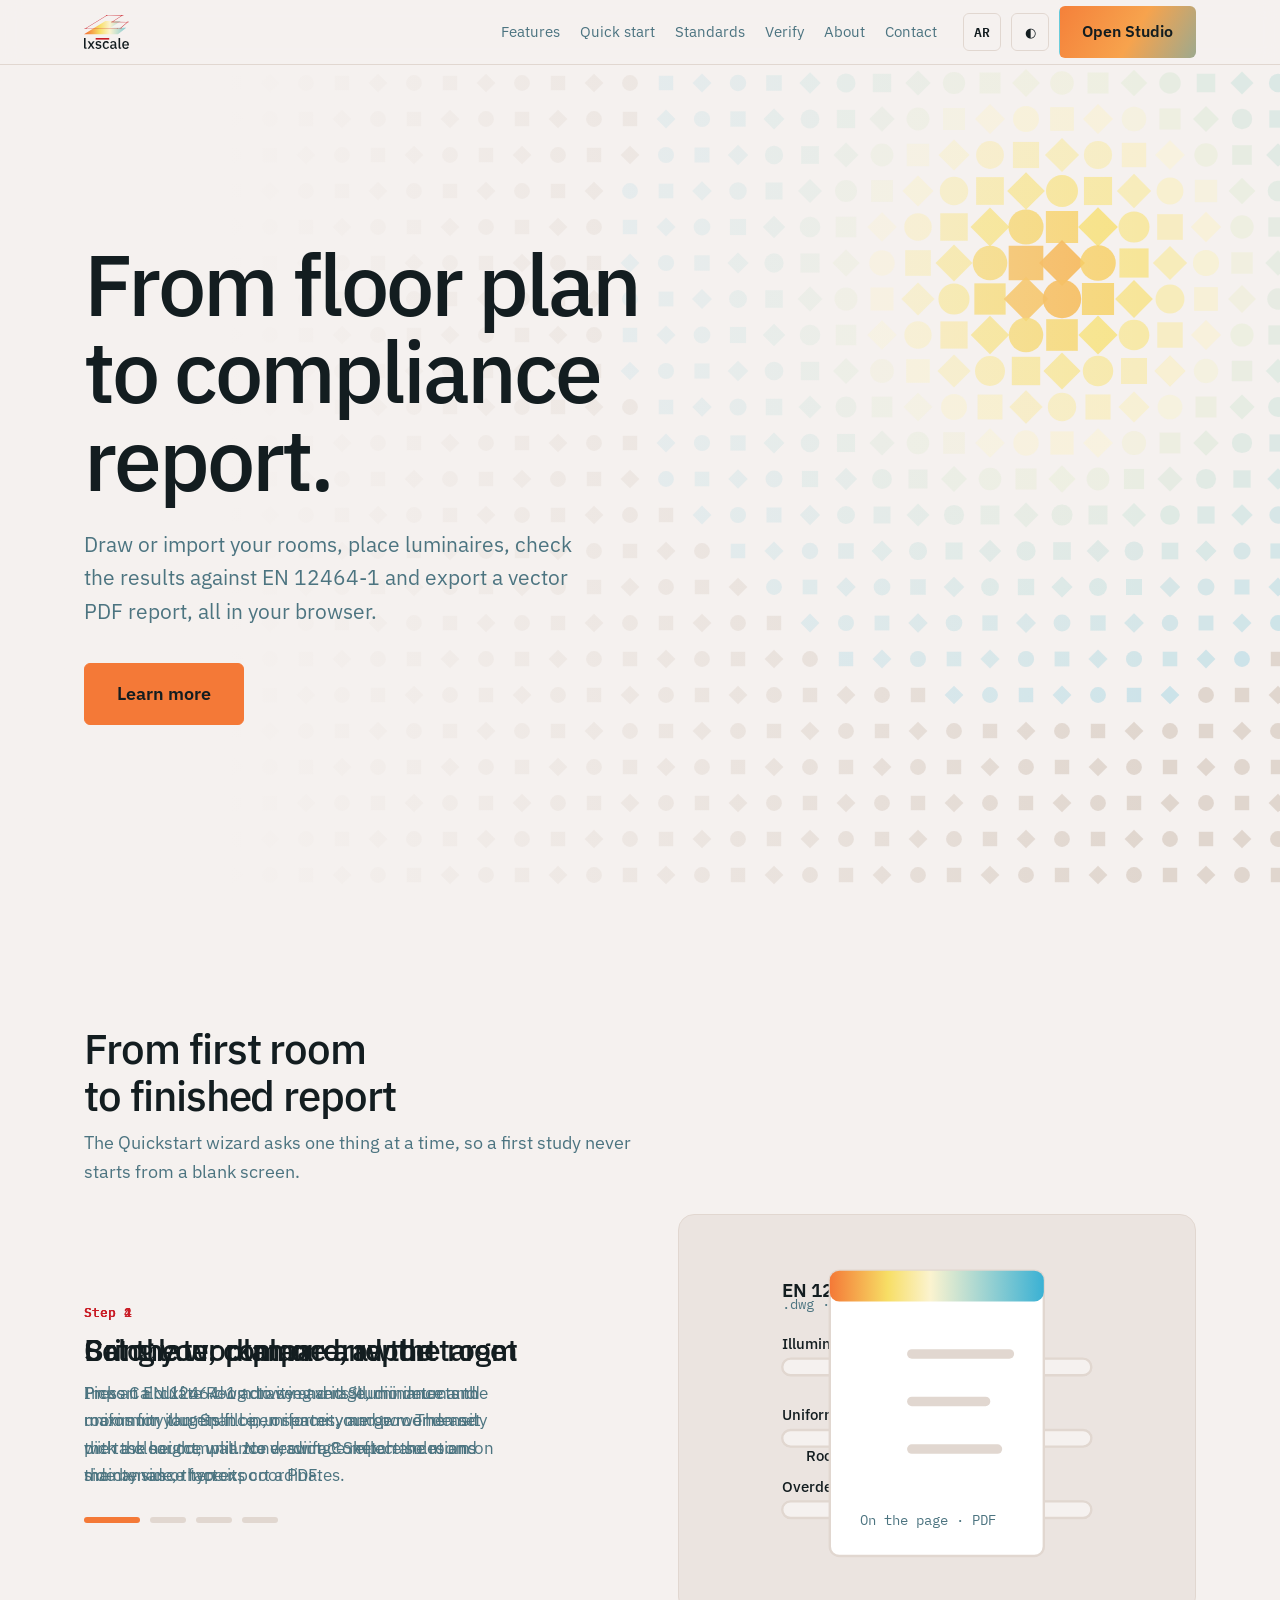
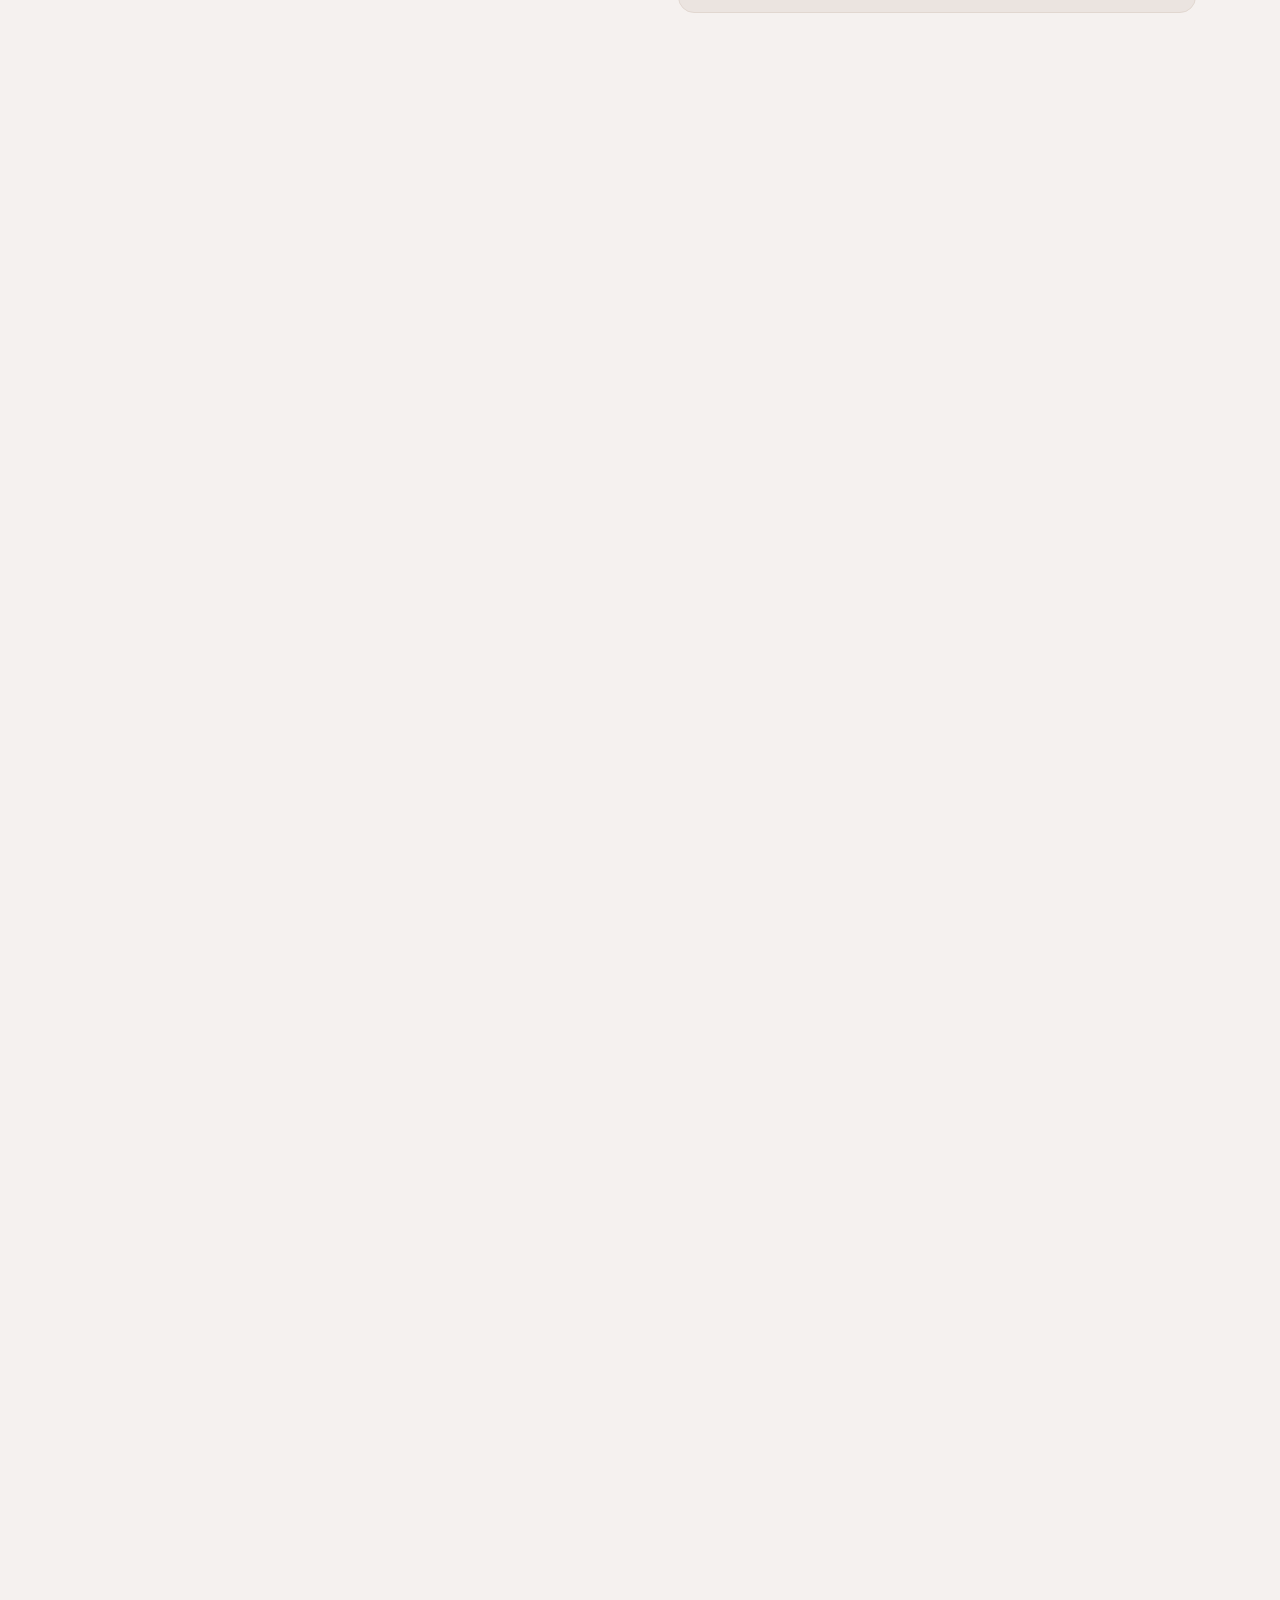
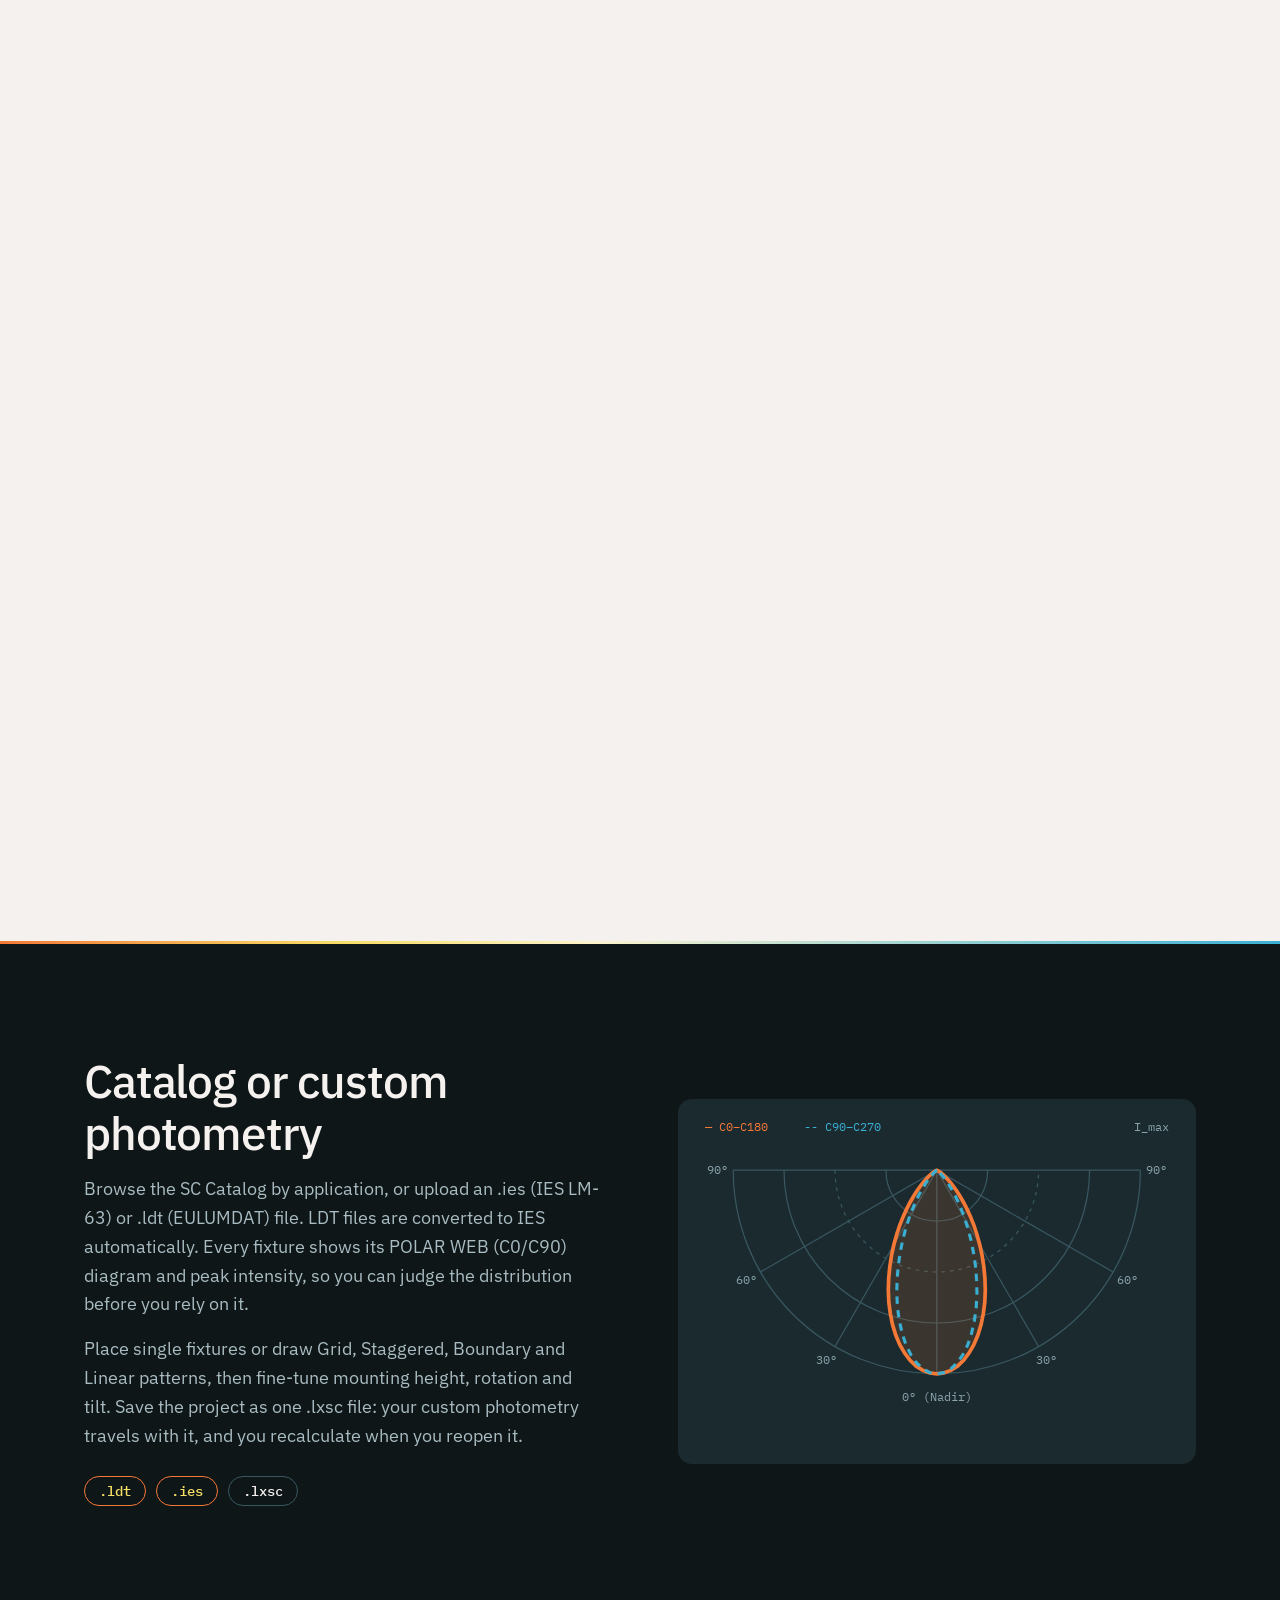
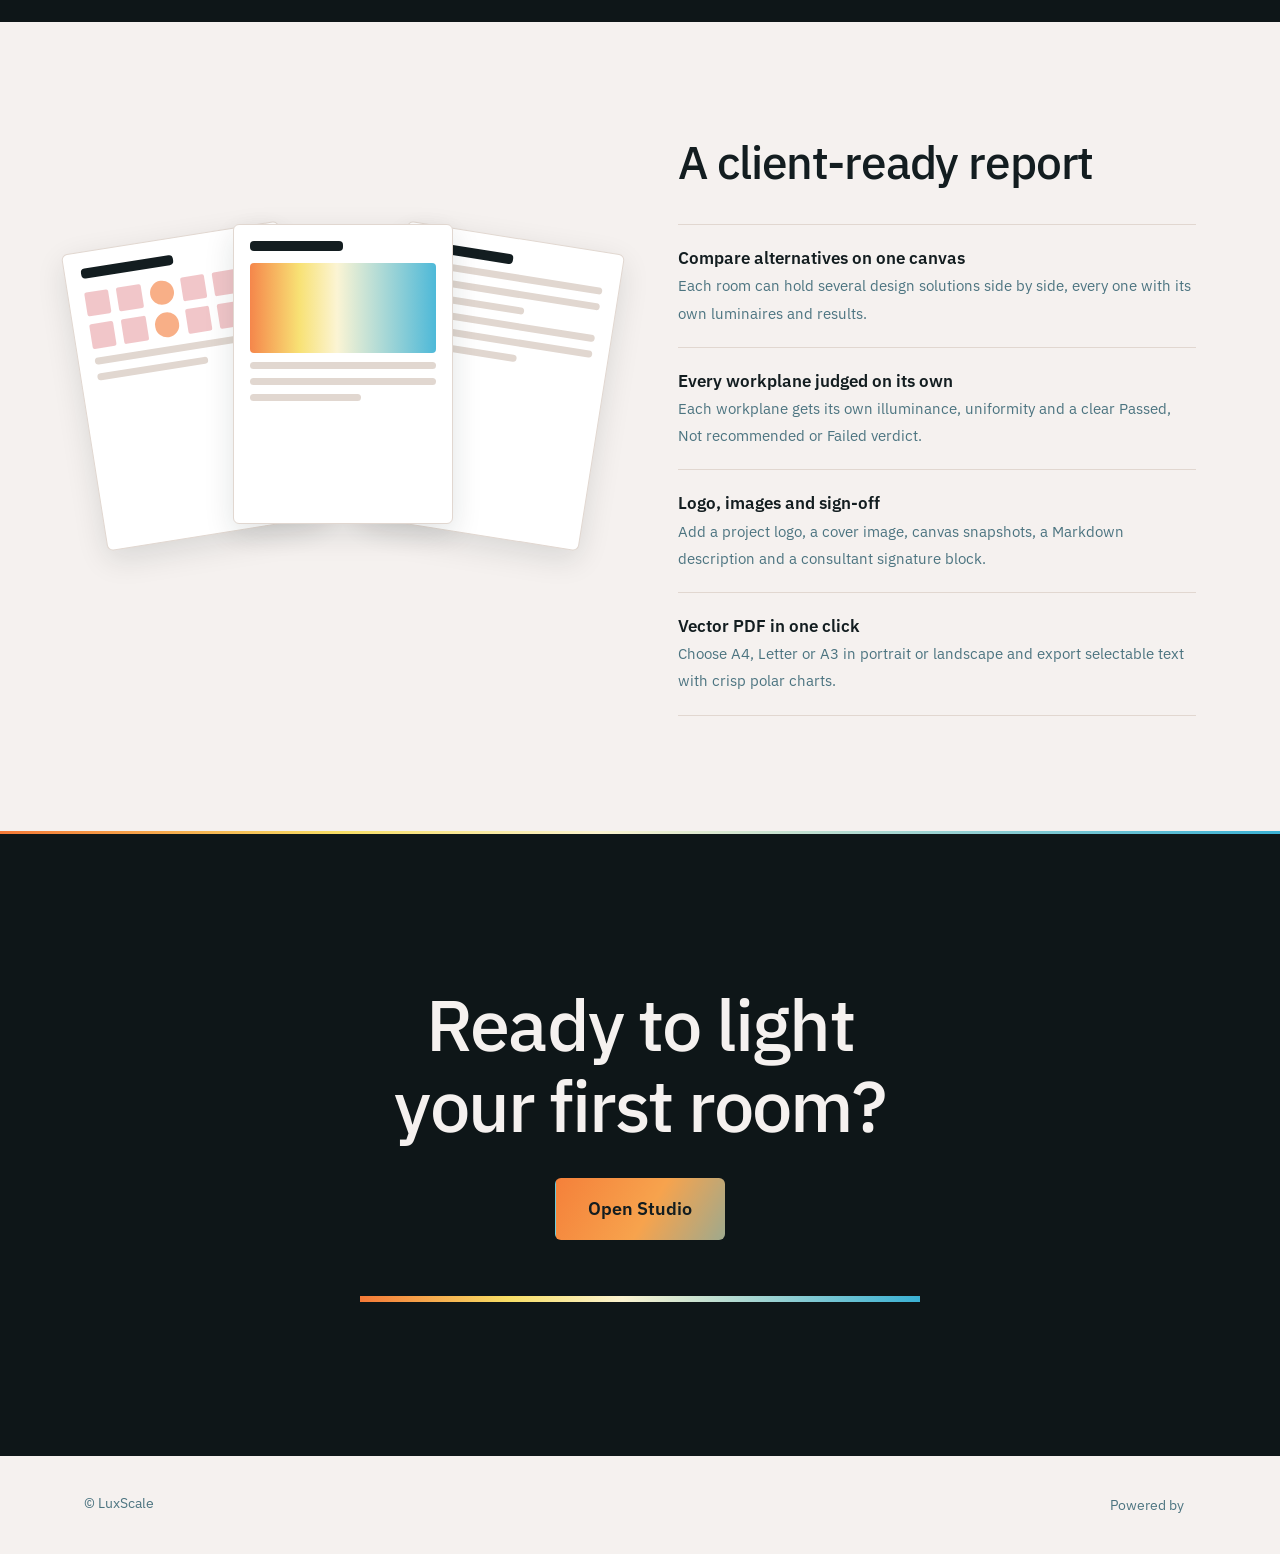
==== commit a44ed5a7: "login sign up" ====
--- a/index.html
+++ b/index.html
@@ -55,8 +55,7 @@
 <div class="hero"><canvas id="cv" aria-hidden="true"></canvas><div class="w">
 <h1 class="rise" style="animation-delay:.4s">From floor plan to compliance report.</h1>
 <p class="rise" style="animation-delay:.7s">Draw or import your rooms, place luminaires, check the results against EN 12464-1 and export a vector PDF report, all in your browser.</p>
-<div class="cta rise" style="animation-delay:1s"><a class="btn big" data-signup href="https://studio.lxscale.com/login">Create account</a><a class="btn big ghost" href="#path">Learn more</a></div>
-<div class="cta-note rise" style="animation-delay:1.2s">Already have an account? <a data-login href="https://studio.lxscale.com/login">Sign in</a> with Short Circuit.</div>
+<div class="cta rise" style="animation-delay:1s"><a class="btn big" href="#path">Learn more</a></div>
 </div></div>
 
 <section id="path" class="scrolly" style="--n:4"><div class="sk"><div class="w">
@@ -99,7 +98,7 @@
 <div class="list"><div><b>Compare alternatives on one canvas</b><span>Each room can hold several design solutions side by side, every one with its own luminaires and results.</span></div><div><b>Every workplane judged on its own</b><span>Each workplane gets its own illuminance, uniformity and a clear Passed, Not recommended or Failed verdict.</span></div><div><b>Logo, images and sign-off</b><span>Add a project logo, a cover image, canvas snapshots, a Markdown description and a consultant signature block.</span></div><div><b>Vector PDF in one click</b><span>Choose A4, Letter or A3 in portrait or landscape and export selectable text with crisp polar charts.</span></div></div></div>
 </div></section>
 
-<section class="dark final"><div class="w"><h2 data-i18n="end.h">Ready to light your first room?</h2><div class="cta-row"><a class="btn big" data-signup href="https://studio.lxscale.com/login">Create account</a><a class="btn big ghost" data-login href="https://studio.lxscale.com/login">Sign in</a></div><div class="sweep" id="sweep"></div></div></section>
+<section class="dark final"><div class="w"><h2 data-i18n="end.h">Ready to light your first room?</h2><a class="btn big" href="https://studio.lxscale.com/projects" data-studio data-i18n="cta.open">Open Studio</a><div class="sweep" id="sweep"></div></div></section>
 </main>
 <div id="site-footer"></div>
 <script src="js/layout.js"></script>
--- a/css/header.css
+++ b/css/header.css
@@ -13,9 +13,7 @@
 :root[data-theme="dark"] .logo .logo-light{display:none}:root[data-theme="dark"] .logo .logo-dark{display:block}
 .hd-actions{display:flex;align-items:center;gap:10px}
 #lang{font:600 13px var(--mono)}
-#menu{display:none}.nav-login,.nav-signup{display:none}
-.hd-signup{white-space:nowrap;padding:9px 18px;font-size:15px}
-.hd-login{font-size:15px;font-weight:500;color:var(--ink);text-decoration:none;padding:8px 6px;white-space:nowrap}.hd-login:hover{text-decoration:underline;text-underline-offset:4px}
+#menu{display:none}.nav-studio{display:none}
 @media (max-width:980px){
 #menu{display:block}
 nav{display:none;position:absolute;inset:100% 0 auto 0;flex-direction:column;align-items:stretch;gap:0;background:var(--bg);border-bottom:1px solid var(--line);padding:6px 24px 20px;margin:0}
@@ -23,7 +21,7 @@
 nav a:not(.btn){padding:14px 0;font-size:17px;border-bottom:1px solid var(--line)}
 .hd-actions{margin-inline-start:auto}
 }
-@media (max-width:520px){.hd-login{display:none}.hd-actions{gap:6px}header .hd-signup{padding:8px 11px;font-size:13px}.nav-login,.nav-signup{display:block}.nav-signup{margin-top:18px;text-align:center}}
+@media (max-width:520px){.hd-studio{display:none}.nav-studio{display:block;margin-top:18px;text-align:center}}
 
 /* Primary account buttons (Create account, Open Studio): animated brand gradient */
 @keyframes lx-automate-gradient{0%{background-position:0% 50%}100%{background-position:100% 50%}}
@@ -31,10 +29,3 @@
 a.btn[data-studio]:not(#vsign):hover,a.btn[data-signup]:hover{transform:translateY(-2px);box-shadow:0 8px 22px rgba(58,177,212,.35)}
 @media (prefers-reduced-motion:reduce){a.btn[data-studio]:not(#vsign),a.btn[data-signup]{animation:none}}
 
-/* Hero note and closing call to action */
-.hero .cta-note{margin-top:18px;font-size:15px;color:var(--mute)}.hero .cta-note a{color:var(--ink);font-weight:600;text-underline-offset:4px}
-.final .cta-row{margin-top:0;justify-content:center}.final .btn.ghost{color:#f5f1ef}
-.cta-band{background:var(--surf);border-top:1px solid var(--line);padding:56px 0}
-.cta-band .w{display:flex;align-items:center;justify-content:space-between;gap:24px 40px;flex-wrap:wrap}
-.cta-band h2{font-size:clamp(24px,3.4vw,36px);margin:0 0 8px}.cta-band p{color:var(--mute);max-width:52ch;margin:0}
-.cta-band .cta-row{margin-top:0}
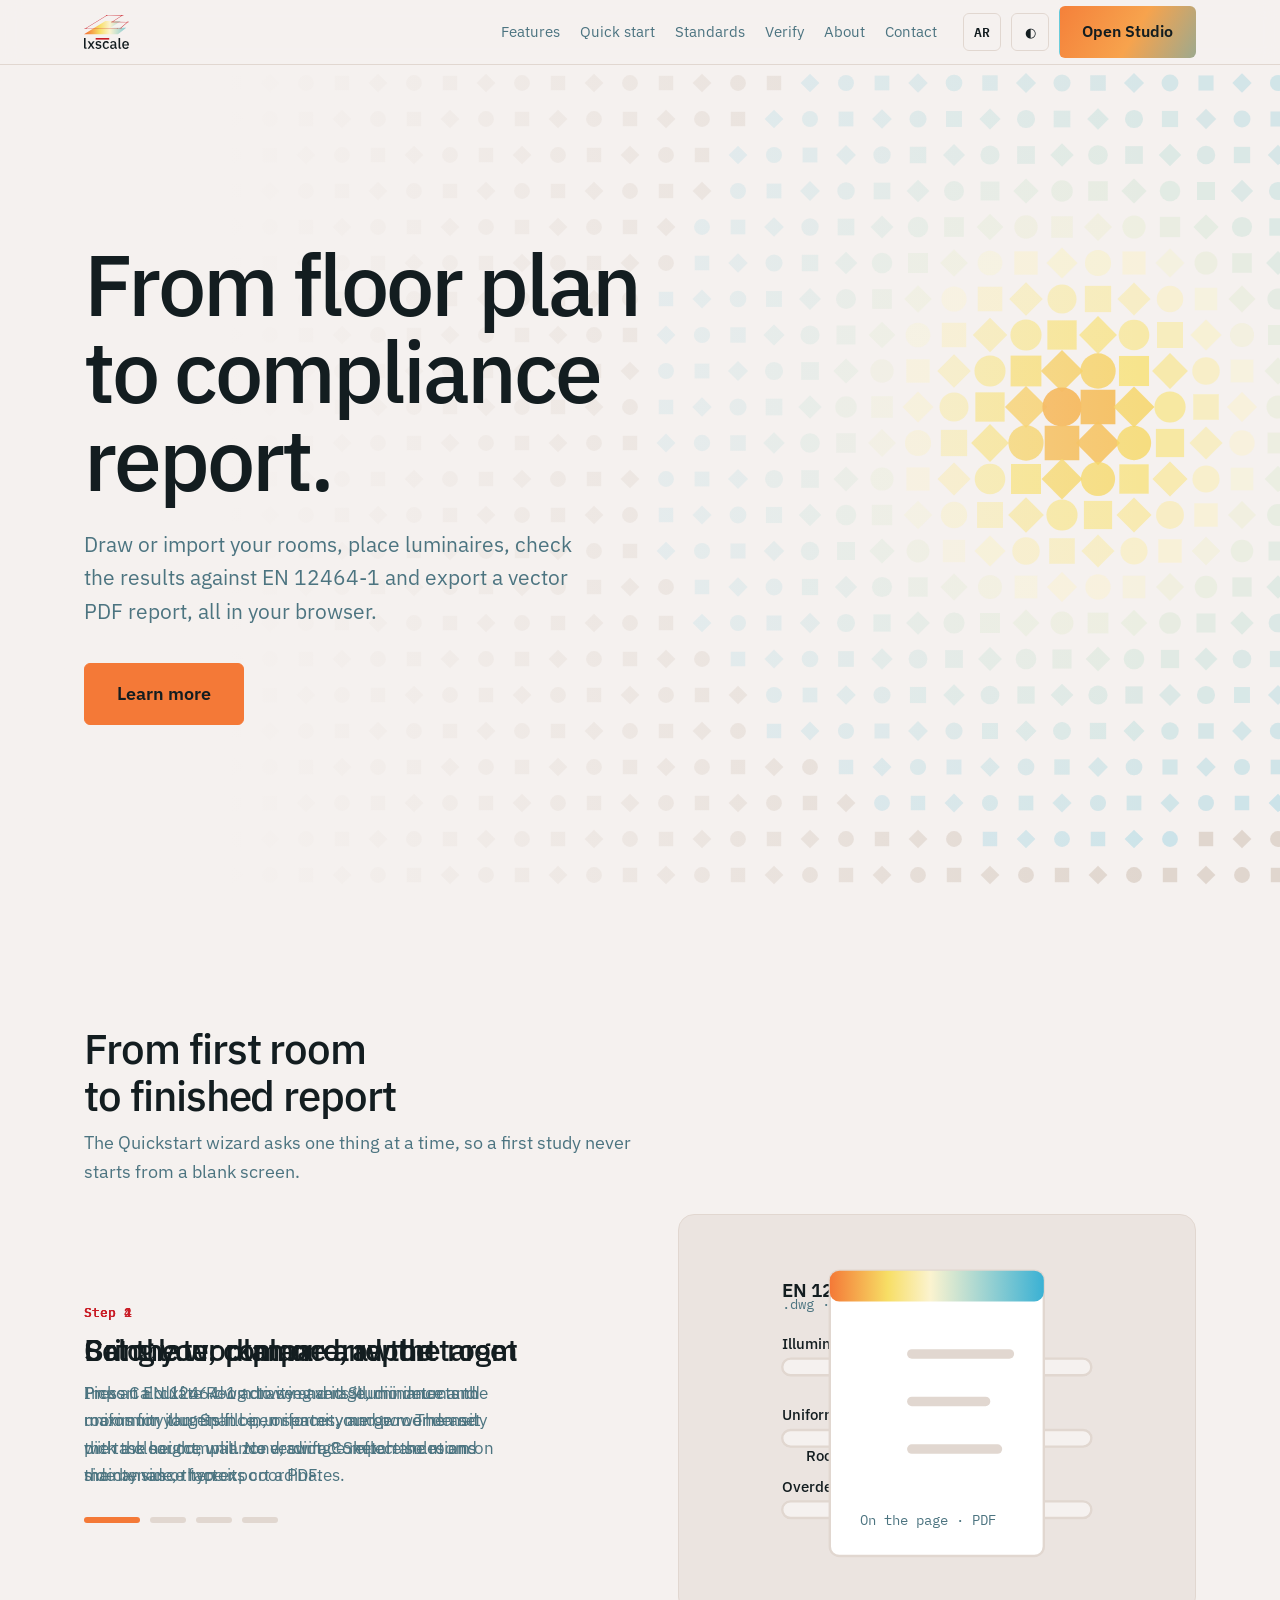
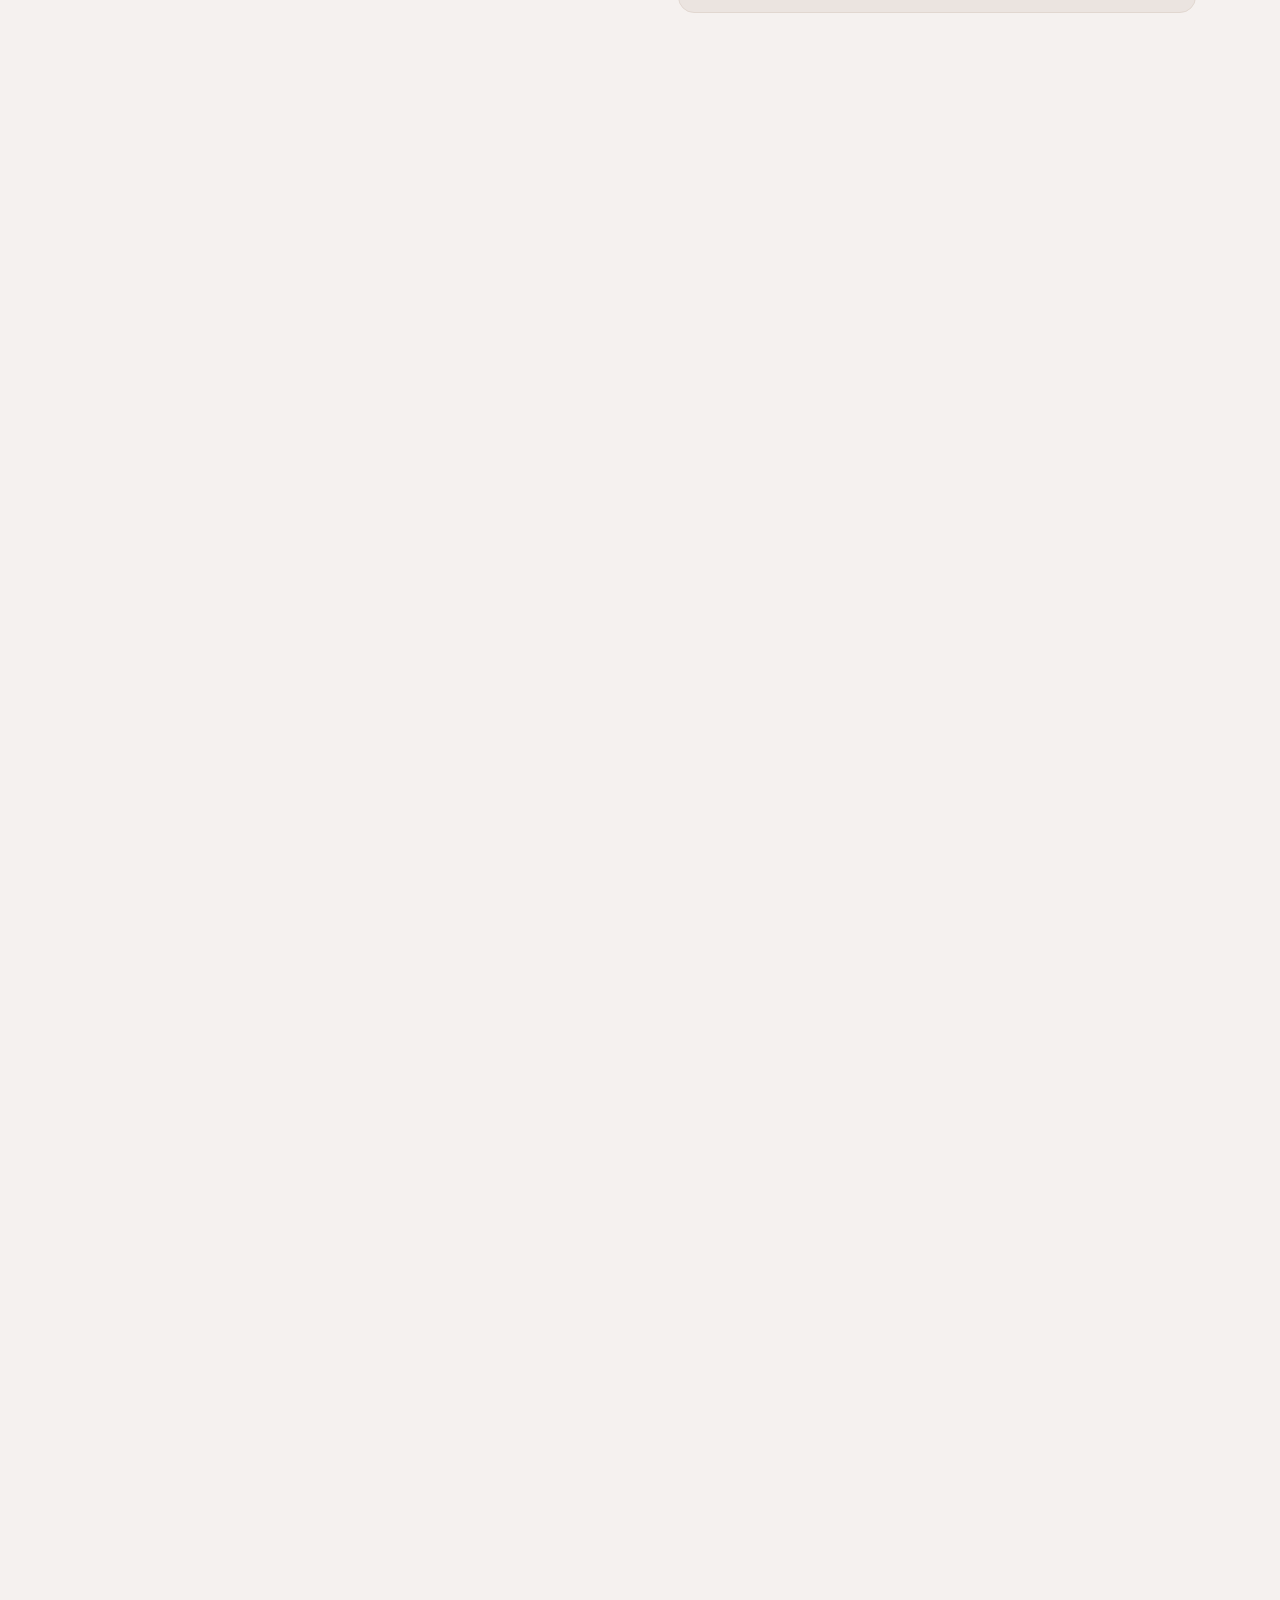
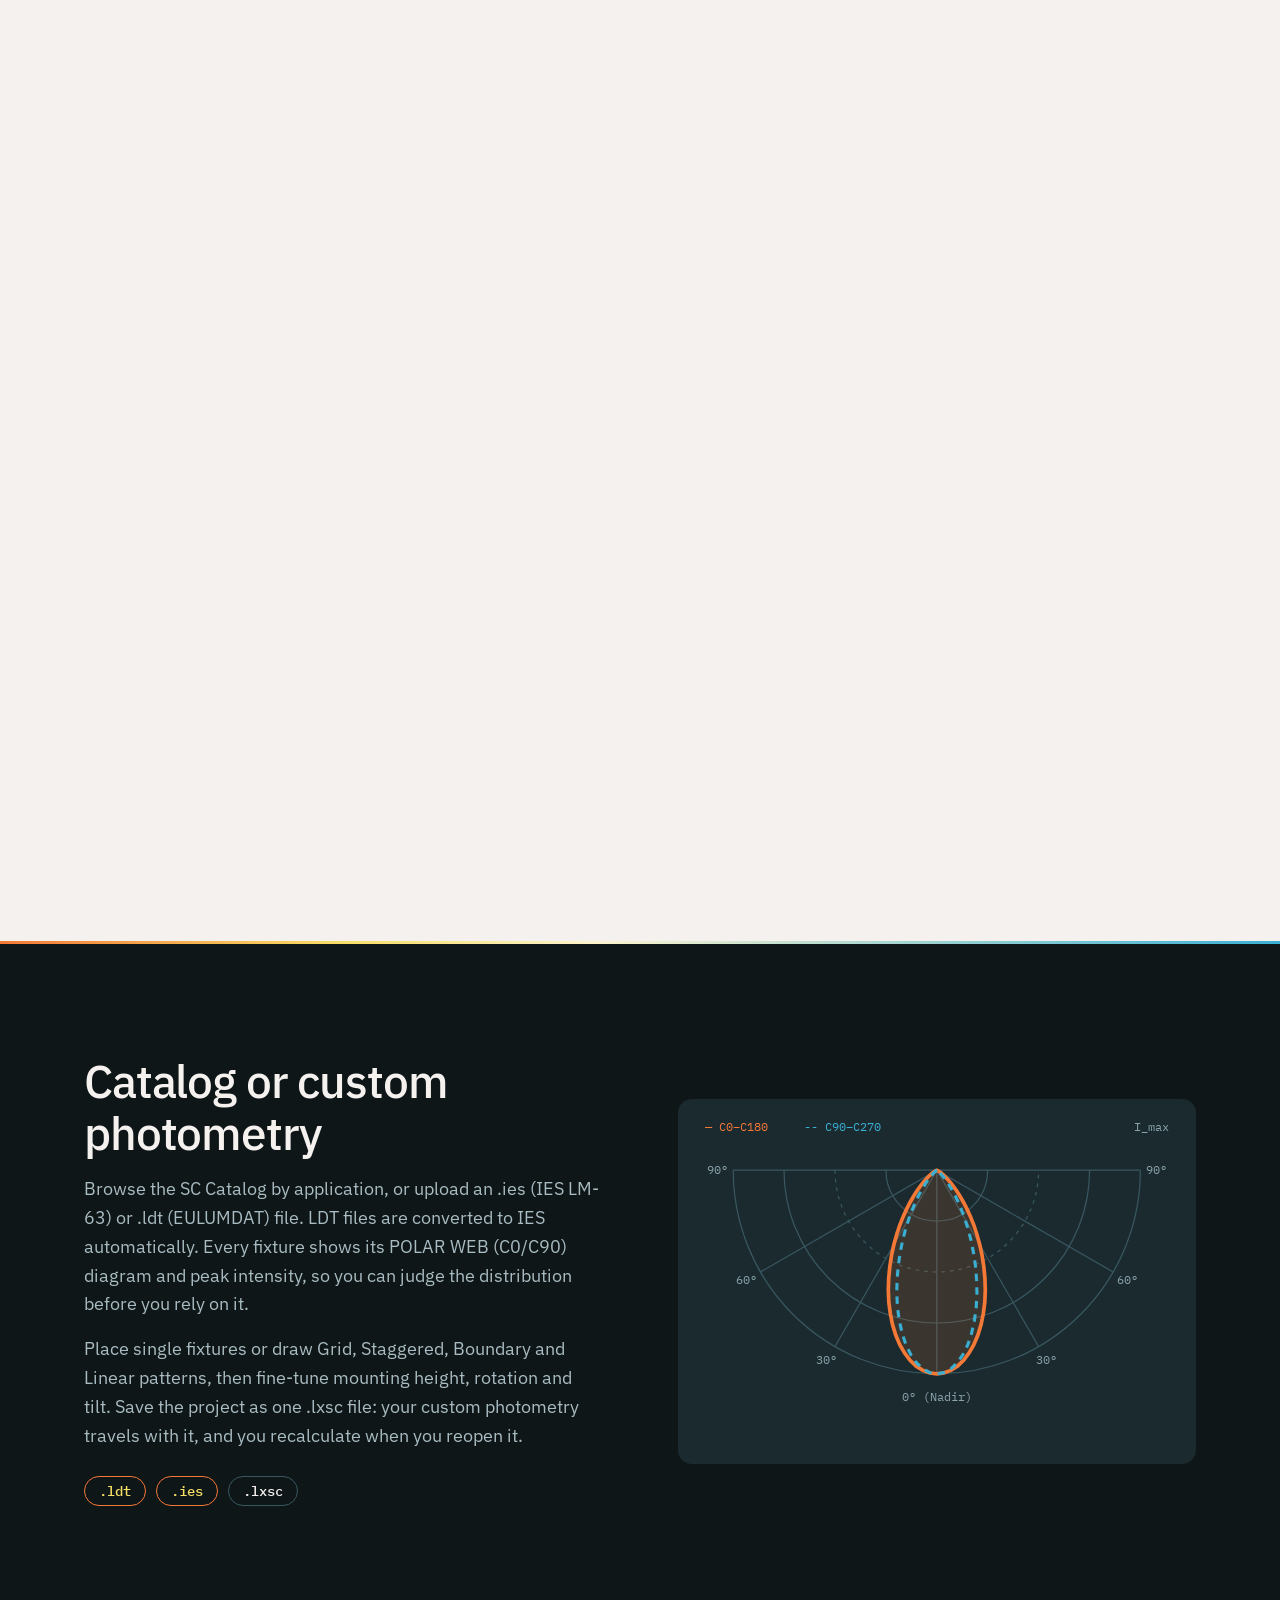
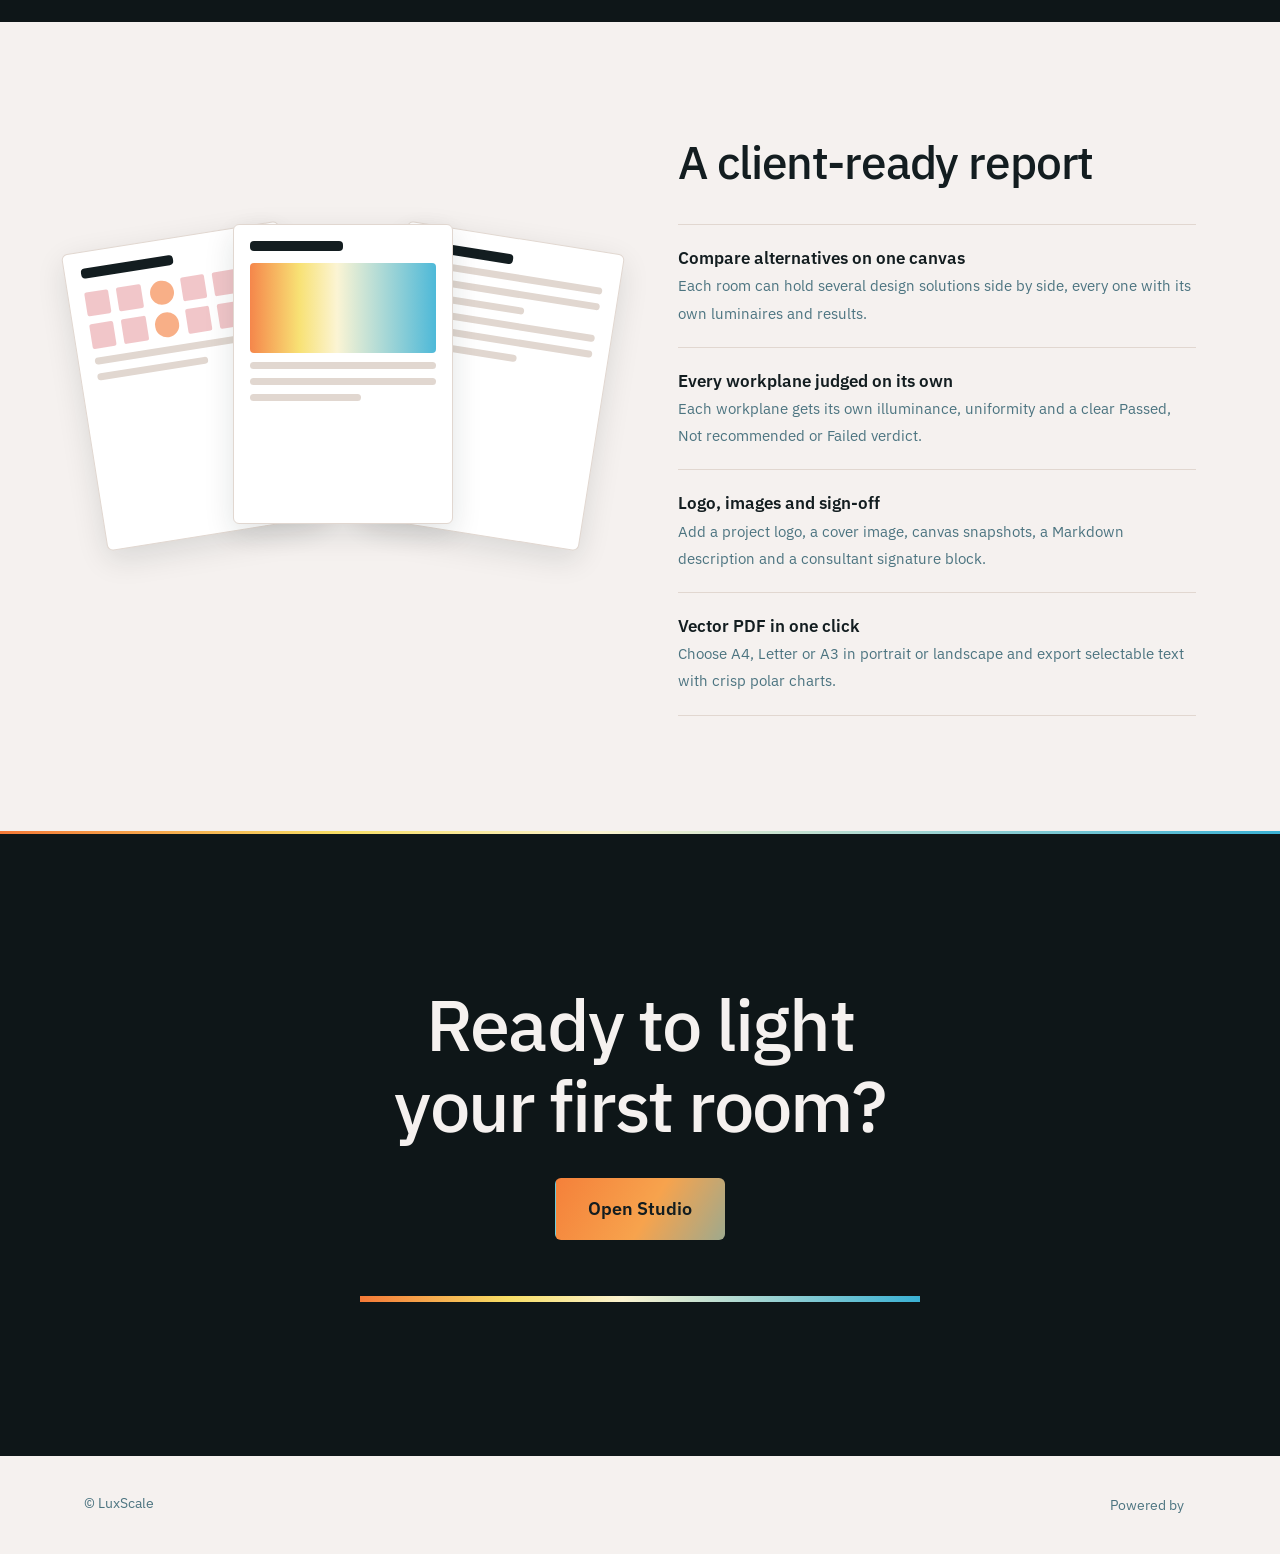
==== commit 58de1a68: "new owner push" ====
--- a/index.html
+++ b/index.html
@@ -23,7 +23,6 @@
 <meta property="og:image:alt" content="LuxScale logo">
 <meta property="og:logo" content="https://lxscale.com/assets/logo/lxscale_logo_light.svg">
 <meta property="og:locale" content="en_US">
-<meta property="og:locale:alternate" content="ar_AR">
 <meta name="twitter:card" content="summary_large_image">
 <meta name="twitter:title" content="LuxScale Studio – from floor plan to compliance report">
 <meta name="twitter:description" content="Browser-based lighting design workspace. Draw or import DXF/DWG rooms, place luminaires, check EN 12464-1 compliance and export a vector PDF report.">
--- a/css/pages.css
+++ b/css/pages.css
@@ -51,3 +51,22 @@
 :root[data-theme="dark"] .ph-logo .logo-light{display:none}:root[data-theme="dark"] .ph-logo .logo-dark{display:block}
 @media (max-width:860px){.ph-logo{display:none}}
 .pb .pb-logo{height:48px;width:auto;margin:0 0 14px}
+
+/* Social fan button (About): toggle in the middle, three links open around it */
+.follow{display:flex;align-items:center;gap:28px;flex-wrap:wrap;margin-top:48px}
+.follow-t h3{font-size:22px;font-weight:500}.follow-t p{color:var(--mute);margin-top:6px;max-width:34ch}
+.social{position:relative;width:180px;height:180px;flex:none}
+.social .sc-toggle,.social .sc-btn{position:absolute;left:50%;top:50%;transform:translate(-50%,-50%);border-radius:50%;display:grid;place-items:center;cursor:pointer;text-decoration:none}
+.social .sc-toggle{width:55px;height:55px;z-index:5;background:var(--orange);color:#fff;border:2px solid var(--orange);transition:background .4s,color .4s}
+.social .sc-toggle:hover,.social .sc-toggle:focus-visible{background:var(--bg);color:var(--orange)}
+.sc-toggle svg{width:24px;height:24px;fill:currentColor;grid-area:1/1;transition:opacity .3s,transform .5s}
+.sc-toggle .i-close{opacity:0;transform:rotate(-90deg)}
+.social.open .i-share{opacity:0;transform:rotate(90deg)}.social.open .i-close{opacity:1;transform:none}
+.social .sc-btn{--c:#3b5998;--fg:#fff;width:50px;height:50px;color:var(--fg);background:var(--c);border:2px solid var(--c);opacity:0;visibility:hidden;
+transition:left .7s cubic-bezier(.2,.7,.2,1),top .7s cubic-bezier(.2,.7,.2,1),opacity .4s,background .25s,color .25s,visibility 0s .7s}
+.social .sc-btn svg{width:22px;height:22px;fill:currentColor}
+.social .sc-btn:hover,.social .sc-btn:focus-visible{background:var(--bg);color:var(--c)}
+.social .s-in{--c:#0077b5}.social .s-x{--c:var(--ink);--fg:var(--bg)}
+.social.open .sc-btn{opacity:1;visibility:visible;transition-delay:0s}
+.social.open .s-fb{left:15%;top:65%}.social.open .s-x{left:85%;top:65%}.social.open .s-in{left:50%;top:12%}
+@media (prefers-reduced-motion:reduce){.sc-btn,.sc-toggle,.sc-toggle svg{transition:none}}
